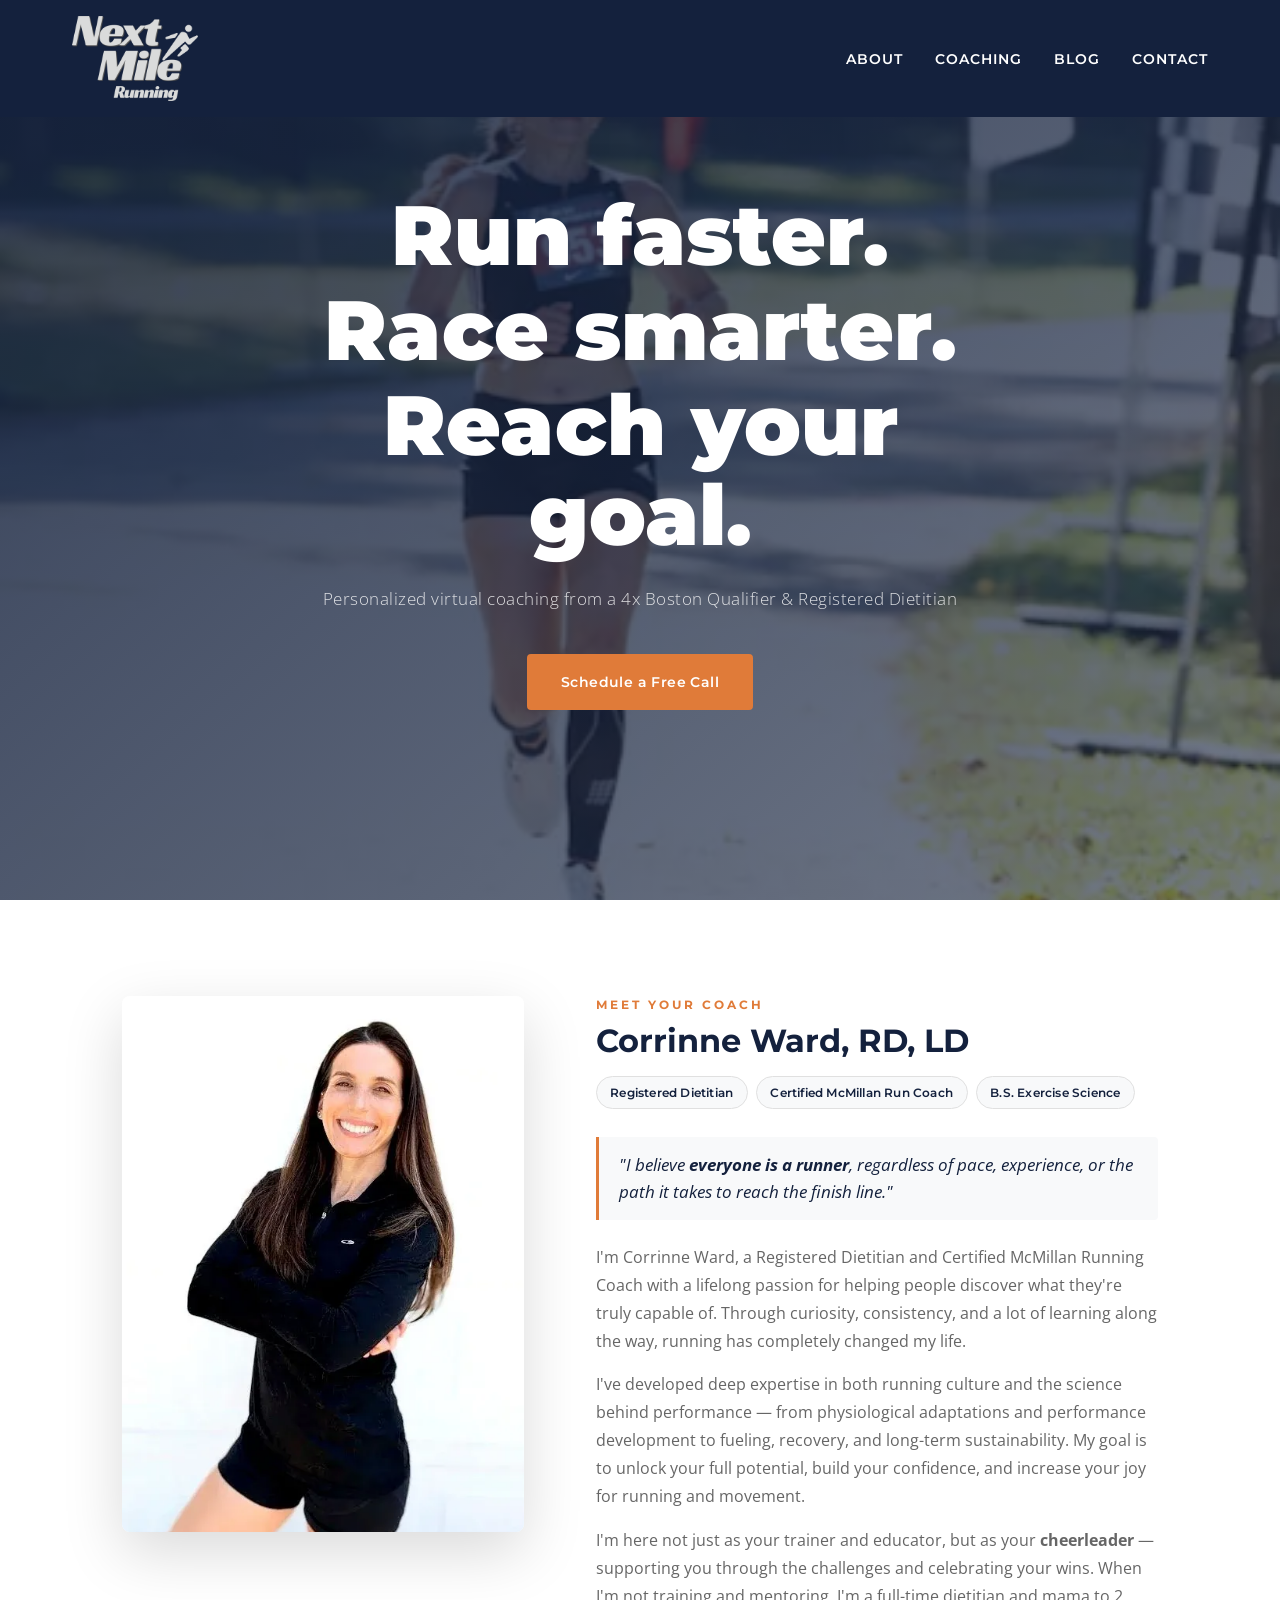
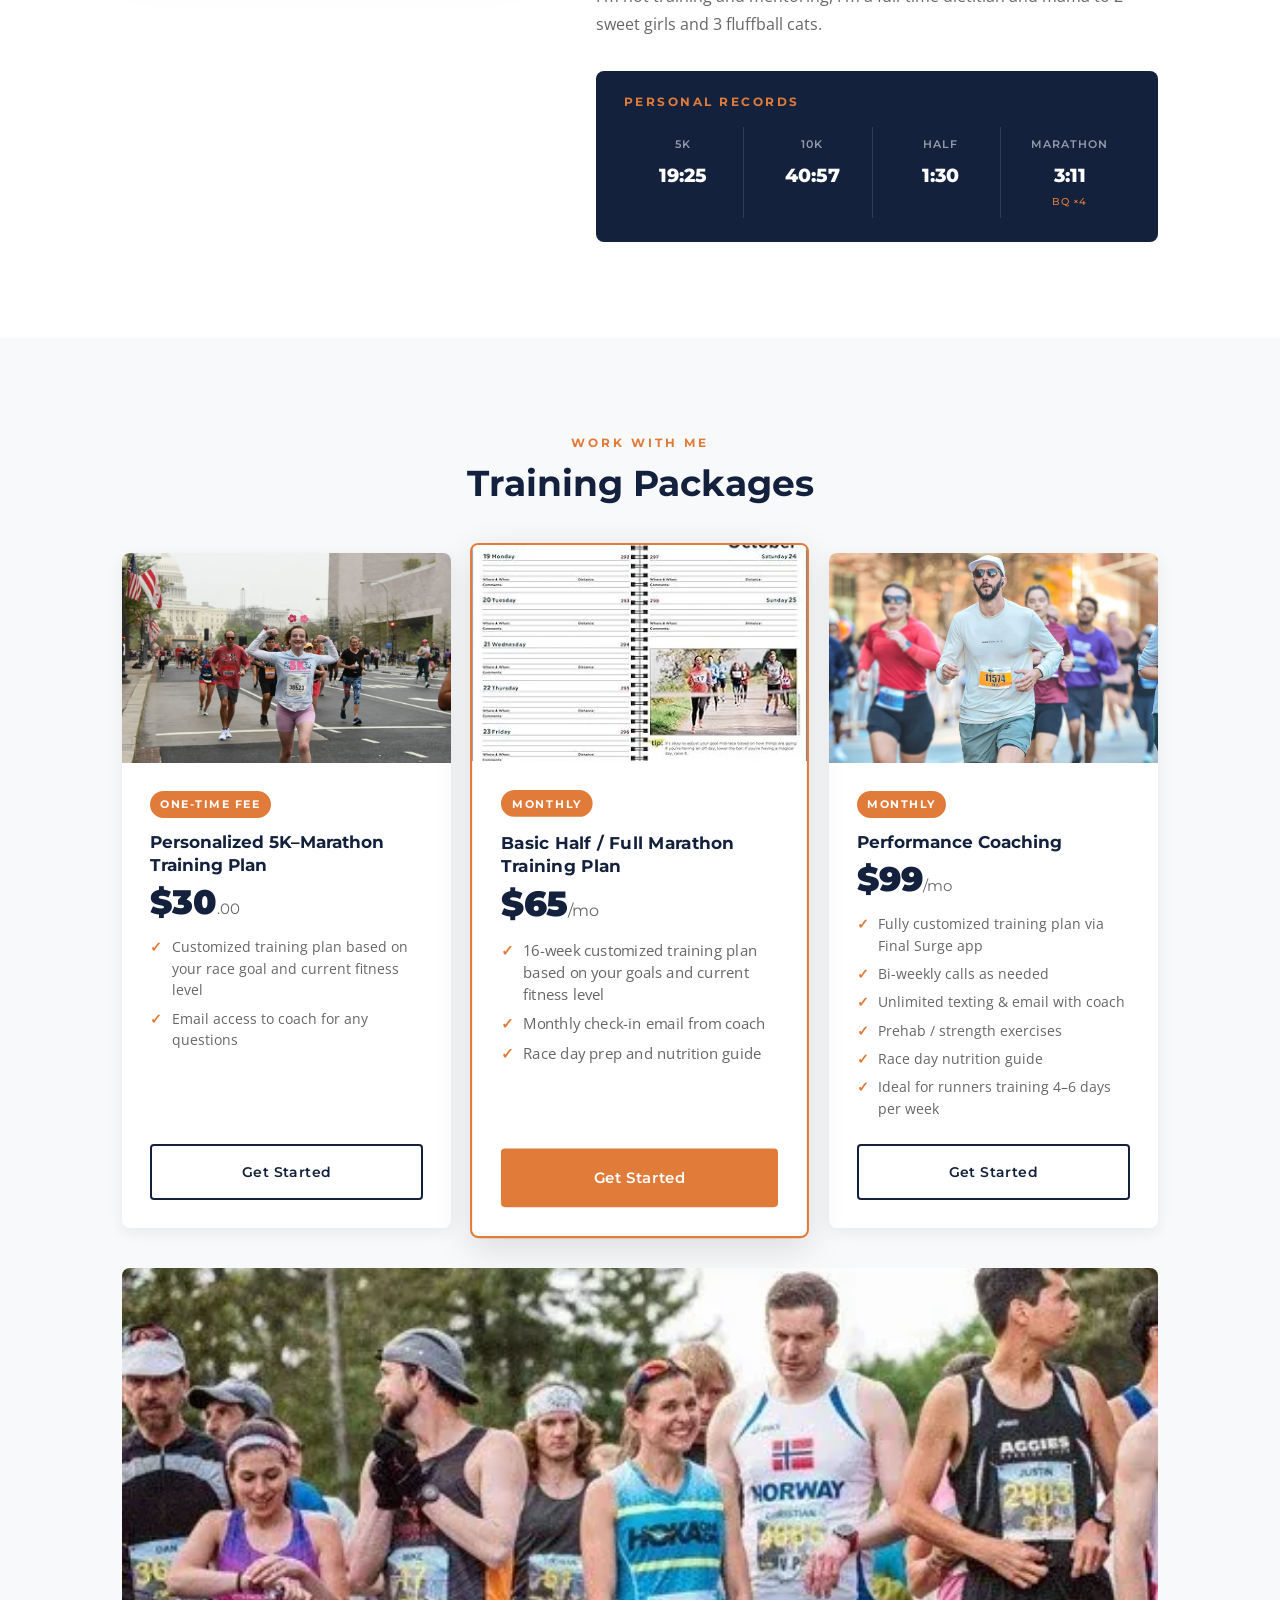
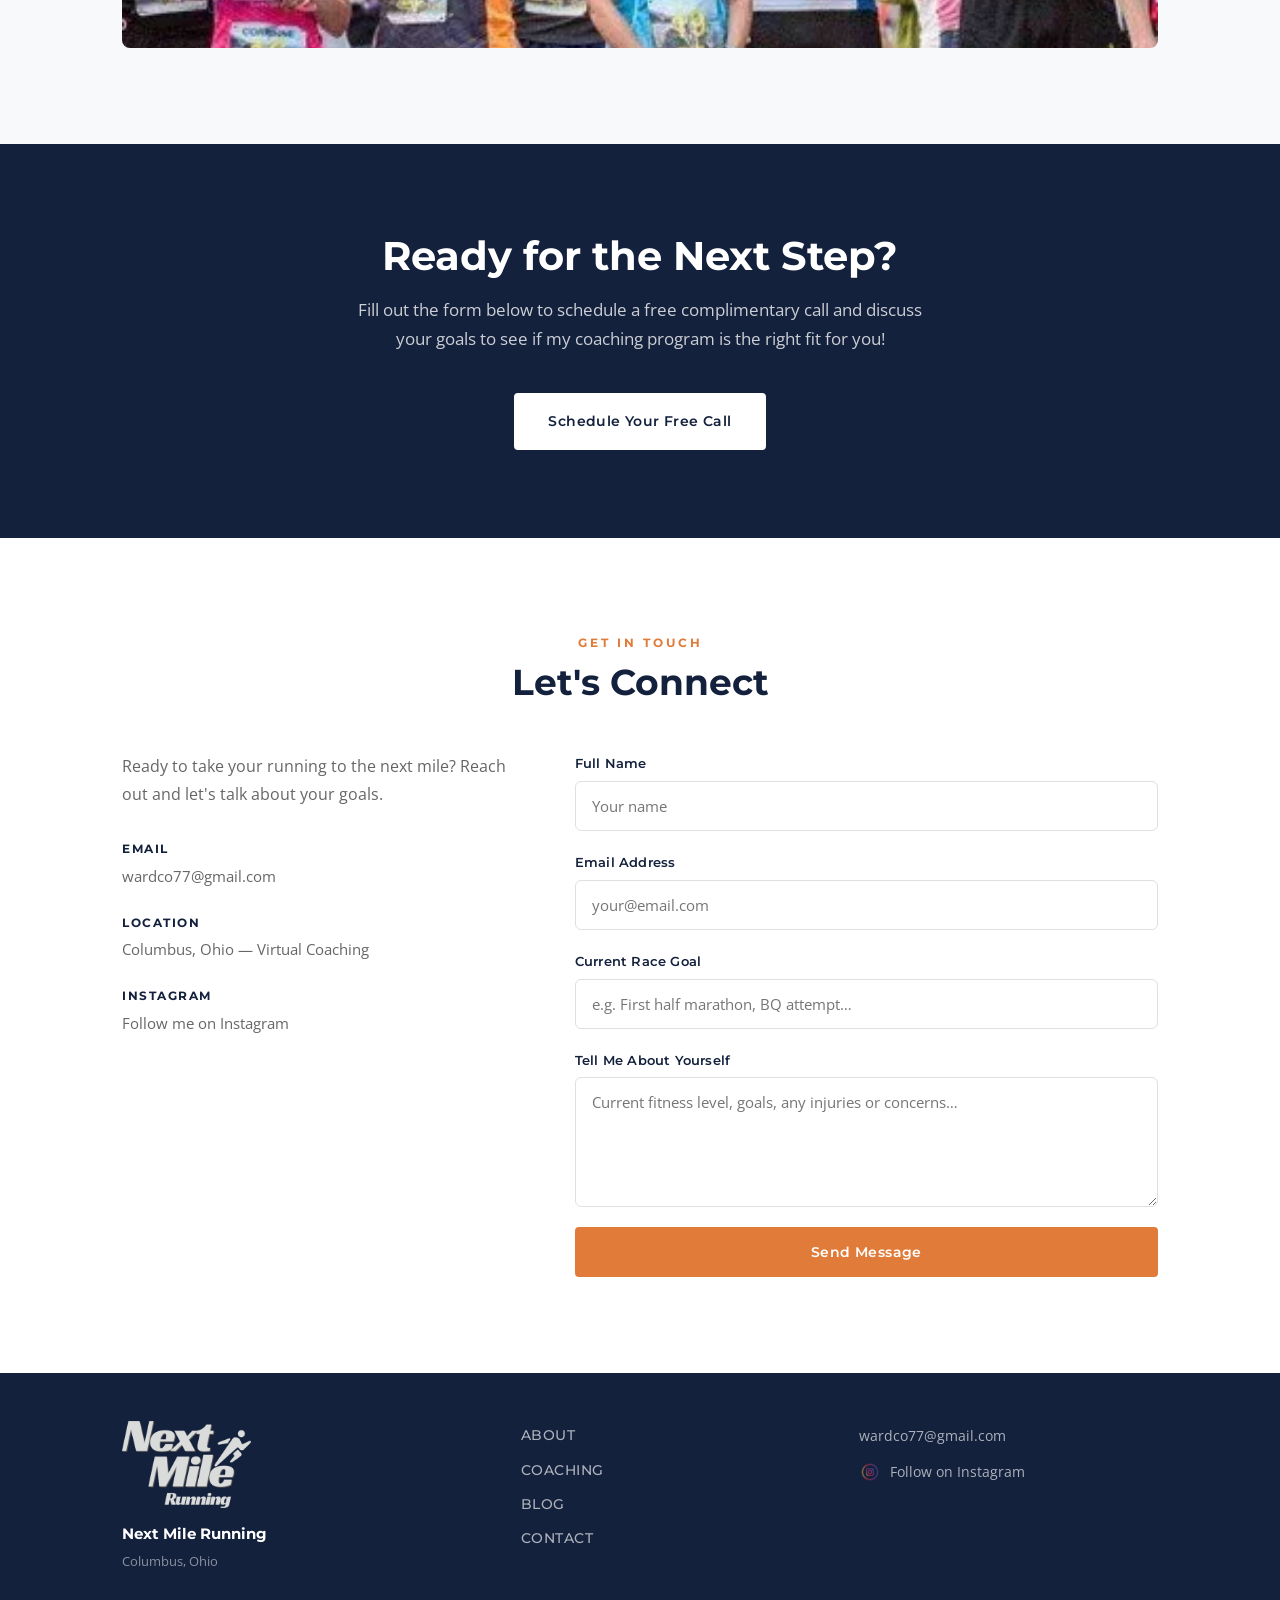
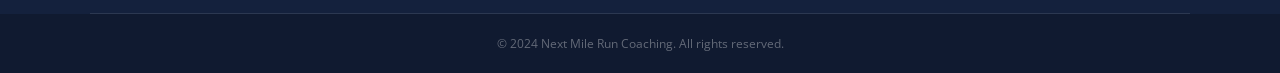
==== index.html @ 37823d17 "Publish first blog post and unhide the blog Corrinne's first post ("The Hard Truth About Marathon Tr" ====
<!DOCTYPE html>
<html lang="en">
<head>
    <meta charset="UTF-8">
    <meta name="viewport" content="width=device-width, initial-scale=1.0">
    <title>Next Mile Run Coaching | Virtual 1:1 Running Coach | RD &amp; McMillan Certified</title>
    <meta name="description" content="Personalized virtual run coaching from a 4x Boston Qualifier &amp; Registered Dietitian. Achieve your running goals with Next Mile Run Coaching.">
    <link rel="canonical" href="https://nextmileruncoaching.com/">

    <!-- Favicons -->
    <link rel="icon" href="/favicon.ico" sizes="any">
    <link rel="icon" type="image/png" sizes="192x192" href="/img/icon-192.png">
    <link rel="icon" type="image/png" sizes="512x512" href="/img/icon-512.png">
    <link rel="apple-touch-icon" href="/img/apple-touch-icon.png">

    <!-- Open Graph / Twitter Card -->
    <meta property="og:type" content="website">
    <meta property="og:title" content="Next Mile Run Coaching | Virtual 1:1 Running Coach | RD &amp; McMillan Certified">
    <meta property="og:description" content="Personalized virtual run coaching from a 4x Boston Qualifier &amp; Registered Dietitian. Achieve your running goals with Next Mile Run Coaching.">
    <meta property="og:url" content="https://nextmileruncoaching.com/">
    <meta property="og:image" content="https://nextmileruncoaching.com/img/og-image.png">
    <meta property="og:image:width" content="1200">
    <meta property="og:image:height" content="630">
    <meta name="twitter:card" content="summary_large_image">
    <meta name="twitter:title" content="Next Mile Run Coaching | Virtual 1:1 Running Coach">
    <meta name="twitter:description" content="Personalized virtual run coaching from a 4x Boston Qualifier &amp; Registered Dietitian.">
    <meta name="twitter:image" content="https://nextmileruncoaching.com/img/og-image.png">

    <!-- Structured data -->
    <script type="application/ld+json">
    {
        "@context": "https://schema.org",
        "@type": "ProfessionalService",
        "name": "Next Mile Run Coaching",
        "url": "https://nextmileruncoaching.com/",
        "image": "https://nextmileruncoaching.com/img/og-image.png",
        "email": "wardco77@gmail.com",
        "description": "Personalized virtual run coaching from a 4x Boston Qualifier & Registered Dietitian.",
        "areaServed": "United States",
        "sameAs": ["https://www.instagram.com/nextmilecoach/"],
        "founder": {
            "@type": "Person",
            "name": "Corrinne Ward",
            "jobTitle": "Registered Dietitian & Certified McMillan Running Coach"
        }
    }
    </script>

    <link rel="stylesheet" href="style.css">
    <link rel="preconnect" href="https://fonts.googleapis.com">
    <link rel="preconnect" href="https://fonts.gstatic.com" crossorigin>
    <link href="https://fonts.googleapis.com/css2?family=Montserrat:wght@300;400;500;600;700;800;900&family=Open+Sans:ital,wght@0,300;0,400;0,600;1,400&display=swap" rel="stylesheet">
</head>
<body>

    <!-- HEADER -->
    <header id="header">
        <div class="header-inner">
            <a href="#hero" class="logo-link">
                <img
                    src="img/NextMileLogoWhite.png"
                    alt="Next Mile Run Coaching"
                    class="logo"
                >
            </a>
            <nav>
                <ul class="nav-links">
                    <li><a href="#about">About</a></li>
                    <li><a href="#coaching">Coaching</a></li>
                    <li><a href="/blog/">Blog</a></li>
                    <li><a href="#contact">Contact</a></li>
                </ul>
                <button class="hamburger" aria-label="Toggle navigation menu">
                    <span></span>
                    <span></span>
                    <span></span>
                </button>
            </nav>
        </div>
        <div class="mobile-menu" id="mobileMenu">
            <ul>
                <li><a href="#about">About</a></li>
                <li><a href="#coaching">Coaching</a></li>
                <li><a href="/blog/">Blog</a></li>
                <li><a href="#contact">Contact</a></li>
            </ul>
        </div>
    </header>

    <!-- HERO -->
    <section id="hero">
        <div
            class="hero-bg"
            style="background-image: url('img/hero-bg.webp');"
        ></div>
        <div class="hero-overlay"></div>
        <div class="hero-content">
            <h1>
                <span>Run faster.</span>
                <span>Race smarter.</span>
                <span>Reach your goal.</span>
            </h1>
            <p class="hero-tagline">Personalized virtual coaching from a 4x Boston Qualifier &amp; Registered Dietitian</p>
            <a href="#contact" class="btn btn-accent">Schedule a Free Call</a>
        </div>
    </section>

    <!-- ABOUT -->
    <section id="about">
        <div class="container">
            <div class="about-grid">
                <div class="about-photo">
                    <img
                        src="img/profile-pic.webp"
                        alt="Corrinne Ward — Next Mile Run Coach"
                    >
                </div>
                <div class="about-text">
                    <span class="label">Meet Your Coach</span>
                    <h2>Corrinne Ward, RD, LD</h2>
                    <div class="credentials">
                        <span>Registered Dietitian</span>
                        <span>Certified McMillan Run Coach</span>
                        <span>B.S. Exercise Science</span>
                    </div>
                    <blockquote>
                        "I believe <strong>everyone is a runner</strong>, regardless of pace, experience, or the path it takes to reach the finish line."
                    </blockquote>
                    <p>I'm Corrinne Ward, a Registered Dietitian and Certified McMillan Running Coach with a lifelong passion for helping people discover what they're truly capable of. Through curiosity, consistency, and a lot of learning along the way, running has completely changed my life.</p>
                    <p>I've developed deep expertise in both running culture and the science behind performance — from physiological adaptations and performance development to fueling, recovery, and long-term sustainability. My goal is to unlock your full potential, build your confidence, and increase your joy for running and movement.</p>
                    <p>I'm here not just as your trainer and educator, but as your <strong>cheerleader</strong> — supporting you through the challenges and celebrating your wins. When I'm not training and mentoring, I'm a full-time dietitian and mama to 2 sweet girls and 3 fluffball cats.</p>

                    <div class="prs">
                        <h3>Personal Records</h3>
                        <div class="pr-grid">
                            <div class="pr-item">
                                <span class="pr-race">5K</span>
                                <span class="pr-time">19:25</span>
                            </div>
                            <div class="pr-item">
                                <span class="pr-race">10K</span>
                                <span class="pr-time">40:57</span>
                            </div>
                            <div class="pr-item">
                                <span class="pr-race">Half</span>
                                <span class="pr-time">1:30</span>
                            </div>
                            <div class="pr-item">
                                <span class="pr-race">Marathon</span>
                                <span class="pr-time">3:11 <small>BQ ×4</small></span>
                            </div>
                        </div>
                    </div>
                </div>
            </div>
        </div>
    </section>

    <!-- COACHING PACKAGES -->
    <section id="coaching">
        <div class="container">
            <div class="section-header">
                <span class="label">Work With Me</span>
                <h2>Training Packages</h2>
            </div>

            <div class="packages-grid">

                <div class="package-card">
                    <div class="package-img">
                        <img
                            src="img/package-5k.webp"
                            alt="Personalized 5K to Marathon Training Plan"
                        >
                    </div>
                    <div class="package-body">
                        <div class="package-badge">One-Time Fee</div>
                        <h3>Personalized 5K–Marathon Training Plan</h3>
                        <div class="package-price">$30<span>.00</span></div>
                        <ul>
                            <li>Customized training plan based on your race goal and current fitness level</li>
                            <li>Email access to coach for any questions</li>
                        </ul>
                        <a href="#contact" class="btn btn-outline">Get Started</a>
                    </div>
                </div>

                <div class="package-card package-featured">
                    <div class="package-img">
                        <img
                            src="img/package-training-plan.webp"
                            alt="Basic Half and Full Marathon Training Plan"
                        >
                    </div>
                    <div class="package-body">
                        <div class="package-badge">Monthly</div>
                        <h3>Basic Half / Full Marathon Training Plan</h3>
                        <div class="package-price">$65<span>/mo</span></div>
                        <ul>
                            <li>16-week customized training plan based on your goals and current fitness level</li>
                            <li>Monthly check-in email from coach</li>
                            <li>Race day prep and nutrition guide</li>
                        </ul>
                        <a href="#contact" class="btn btn-accent">Get Started</a>
                    </div>
                </div>

                <div class="package-card">
                    <div class="package-img">
                        <img
                            src="img/package-performance.webp"
                            alt="Performance Coaching"
                        >
                    </div>
                    <div class="package-body">
                        <div class="package-badge">Monthly</div>
                        <h3>Performance Coaching</h3>
                        <div class="package-price">$99<span>/mo</span></div>
                        <ul>
                            <li>Fully customized training plan via Final Surge app</li>
                            <li>Bi-weekly calls as needed</li>
                            <li>Unlimited texting &amp; email with coach</li>
                            <li>Prehab / strength exercises</li>
                            <li>Race day nutrition guide</li>
                            <li>Ideal for runners training 4–6 days per week</li>
                        </ul>
                        <a href="#contact" class="btn btn-outline">Get Started</a>
                    </div>
                </div>

            </div>

            <div class="group-photo">
                <img
                    src="img/group-photo.webp"
                    alt="Running community"
                >
            </div>
        </div>
    </section>

    <!-- CTA BANNER -->
    <section id="cta">
        <div class="container cta-inner">
            <h2>Ready for the Next Step?</h2>
            <p>Fill out the form below to schedule a free complimentary call and discuss your goals to see if my coaching program is the right fit for you!</p>
            <a href="#contact" class="btn btn-light">Schedule Your Free Call</a>
        </div>
    </section>

    <!-- CONTACT -->
    <section id="contact">
        <div class="container">
            <div class="section-header">
                <span class="label">Get In Touch</span>
                <h2>Let's Connect</h2>
            </div>
            <div class="contact-grid">
                <div class="contact-info">
                    <p>Ready to take your running to the next mile? Reach out and let's talk about your goals.</p>
                    <div class="contact-details">
                        <div class="contact-item">
                            <strong>Email</strong>
                            <a href="mailto:wardco77@gmail.com">wardco77@gmail.com</a>
                        </div>
                        <div class="contact-item">
                            <strong>Location</strong>
                            <span>Columbus, Ohio &mdash; Virtual Coaching</span>
                        </div>
                        <div class="contact-item">
                            <strong>Instagram</strong>
                            <a href="https://www.instagram.com/nextmilecoach/" target="_blank" rel="noopener">Follow me on Instagram</a>
                        </div>
                    </div>
                </div>
                <form class="contact-form" id="contactForm">
                    <div class="form-group">
                        <label for="name">Full Name</label>
                        <input type="text" id="name" name="name" placeholder="Your name" required>
                    </div>
                    <div class="form-group">
                        <label for="email">Email Address</label>
                        <input type="email" id="email" name="email" placeholder="your@email.com" required>
                    </div>
                    <div class="form-group">
                        <label for="goal">Current Race Goal</label>
                        <input type="text" id="goal" name="goal" placeholder="e.g. First half marathon, BQ attempt…">
                    </div>
                    <div class="form-group">
                        <label for="message">Tell Me About Yourself</label>
                        <textarea id="message" name="message" rows="5" placeholder="Current fitness level, goals, any injuries or concerns…"></textarea>
                    </div>
                    <button type="submit" class="btn btn-accent btn-full">Send Message</button>
                </form>
            </div>
        </div>
    </section>

    <!-- FOOTER -->
    <footer id="footer">
        <div class="container footer-inner">
            <div class="footer-brand">
                <img
                    src="img/NextMileLogoWhite.png"
                    alt="Next Mile Running"
                    class="footer-logo"
                >
                <p class="footer-name">Next Mile Running</p>
                <p class="footer-location">Columbus, Ohio</p>
            </div>
            <div class="footer-links">
                <a href="#about">About</a>
                <a href="#coaching">Coaching</a>
                <a href="/blog/">Blog</a>
                <a href="#contact">Contact</a>
            </div>
            <div class="footer-social">
                <a href="mailto:wardco77@gmail.com">wardco77@gmail.com</a>
                <a href="https://www.instagram.com/nextmilecoach/" target="_blank" rel="noopener" class="ig-link">
                    <img
                        src="img/instagram-icon.webp"
                        alt="Instagram"
                        class="ig-icon"
                    >
                    Follow on Instagram
                </a>
            </div>
        </div>
        <div class="footer-bottom">
            <p>&copy; 2024 Next Mile Run Coaching. All rights reserved.</p>
        </div>
    </footer>

    <script>
        // Smooth scroll
        document.querySelectorAll('a[href^="#"]').forEach(anchor => {
            anchor.addEventListener('click', function (e) {
                e.preventDefault();
                const target = document.querySelector(this.getAttribute('href'));
                if (target) {
                    const offset = document.getElementById('header').offsetHeight;
                    const top = target.getBoundingClientRect().top + window.scrollY - offset;
                    window.scrollTo({ top, behavior: 'smooth' });
                }
                document.getElementById('mobileMenu').classList.remove('open');
                document.querySelector('.hamburger').classList.remove('open');
            });
        });

        // Hamburger toggle
        const hamburger = document.querySelector('.hamburger');
        hamburger.addEventListener('click', () => {
            hamburger.classList.toggle('open');
            document.getElementById('mobileMenu').classList.toggle('open');
        });

        // Header shadow on scroll
        window.addEventListener('scroll', () => {
            document.getElementById('header').classList.toggle('scrolled', window.scrollY > 40);
        });

        document.getElementById('contactForm').addEventListener('submit', async function (e) {
            e.preventDefault();
            const btn = this.querySelector('button[type="submit"]');
            btn.textContent = 'Sending…';
            btn.disabled = true;
            try {
                const res = await fetch('https://formspree.io/f/mlgvaekz', {
                    method: 'POST',
                    body: new FormData(this),
                    headers: { 'Accept': 'application/json' }
                });
                if (res.ok) {
                    btn.textContent = '✓ Message Sent!';
                    this.reset();
                    setTimeout(() => { btn.textContent = 'Send Message'; btn.disabled = false; }, 4000);
                } else {
                    btn.textContent = 'Something went wrong — try again';
                    btn.disabled = false;
                }
            } catch {
                btn.textContent = 'Something went wrong — try again';
                btn.disabled = false;
            }
        });
    </script>
</body>
</html>
---- style.css ----
/* =============================================
   NEXT MILE RUN COACHING — Static Site Styles
   ============================================= */

/* ===== RESET & BASE ===== */
*, *::before, *::after {
    box-sizing: border-box;
    margin: 0;
    padding: 0;
}

:root {
    --navy:        #14213d;
    --navy-mid:    #1e2f54;
    --navy-light:  #253a66;
    --accent:      #e07b39;
    --accent-dark: #c46a28;
    --white:       #ffffff;
    --off-white:   #f8f9fa;
    --text:        #2c2c2c;
    --text-muted:  #666666;
    --border:      #e0e0e0;
    --font-head:   'Montserrat', sans-serif;
    --font-body:   'Open Sans', sans-serif;
    --radius:      8px;
    --shadow-sm:   0 4px 16px rgba(0,0,0,.07);
    --shadow-md:   0 10px 36px rgba(0,0,0,.12);
    --shadow-lg:   0 20px 60px rgba(0,0,0,.15);
}

html { scroll-behavior: smooth; }

body {
    font-family: var(--font-body);
    color: var(--text);
    background: var(--white);
    line-height: 1.7;
    -webkit-font-smoothing: antialiased;
}

img { max-width: 100%; height: auto; display: block; }

a { color: inherit; }

/* ===== LAYOUT ===== */
.container {
    max-width: 1100px;
    margin: 0 auto;
    padding: 0 2rem;
}

/* ===== TYPOGRAPHY ===== */
h2 {
    font-family: var(--font-head);
    font-weight: 700;
    font-size: clamp(1.75rem, 3vw, 2.25rem);
    color: var(--navy);
    line-height: 1.2;
}

h3 {
    font-family: var(--font-head);
    font-weight: 700;
    line-height: 1.3;
}

.label {
    display: block;
    font-family: var(--font-head);
    font-size: 0.72rem;
    font-weight: 700;
    text-transform: uppercase;
    letter-spacing: 3px;
    color: var(--accent);
    margin-bottom: 0.5rem;
}

.section-header {
    text-align: center;
    margin-bottom: 3rem;
}

/* ===== BUTTONS ===== */
.btn {
    display: inline-block;
    padding: 0.875rem 2rem;
    border-radius: 4px;
    font-family: var(--font-head);
    font-weight: 600;
    font-size: 0.9rem;
    text-decoration: none;
    letter-spacing: 0.4px;
    transition: background 0.22s ease, color 0.22s ease, border-color 0.22s ease, transform 0.18s ease;
    cursor: pointer;
    border: 2px solid transparent;
    text-align: center;
}

.btn:hover { transform: translateY(-1px); }

.btn-accent {
    background: var(--accent);
    color: var(--white);
    border-color: var(--accent);
}
.btn-accent:hover {
    background: var(--accent-dark);
    border-color: var(--accent-dark);
}

.btn-outline {
    background: transparent;
    color: var(--navy);
    border-color: var(--navy);
}
.btn-outline:hover {
    background: var(--navy);
    color: var(--white);
}

.btn-light {
    background: var(--white);
    color: var(--navy);
    border-color: var(--white);
}
.btn-light:hover {
    background: transparent;
    color: var(--white);
    border-color: var(--white);
}

.btn-full { width: 100%; display: block; }

/* ===== HEADER ===== */
#header {
    position: fixed;
    top: 0; left: 0; right: 0;
    z-index: 100;
    background: var(--navy);
    transition: box-shadow 0.3s ease;
}

#header.scrolled {
    box-shadow: 0 2px 24px rgba(0,0,0,.35);
}

.header-inner {
    display: flex;
    align-items: center;
    justify-content: space-between;
    padding: 1rem 2rem;
    max-width: 1200px;
    margin: 0 auto;
}

.logo-link { display: flex; align-items: center; }

.logo {
    height: 85px;
    width: auto;
}

nav {
    display: flex;
    align-items: center;
    gap: 1rem;
}

.nav-links {
    display: flex;
    list-style: none;
    gap: 2rem;
}

.nav-links a {
    color: var(--white);
    text-decoration: none;
    font-family: var(--font-head);
    font-size: 0.85rem;
    font-weight: 600;
    letter-spacing: 1px;
    text-transform: uppercase;
    transition: color 0.2s;
}

.nav-links a:hover { color: var(--accent); }

/* Hamburger */
.hamburger {
    display: none;
    flex-direction: column;
    gap: 5px;
    background: none;
    border: none;
    cursor: pointer;
    padding: 4px;
}

.hamburger span {
    display: block;
    width: 24px;
    height: 2px;
    background: var(--white);
    transition: transform 0.3s ease, opacity 0.2s ease;
}

.hamburger.open span:nth-child(1) { transform: translateY(7px) rotate(45deg); }
.hamburger.open span:nth-child(2) { opacity: 0; }
.hamburger.open span:nth-child(3) { transform: translateY(-7px) rotate(-45deg); }

/* Mobile menu */
.mobile-menu {
    display: none;
    background: var(--navy-mid);
    padding: 1rem 2rem 1.5rem;
}

.mobile-menu.open { display: block; }

.mobile-menu ul {
    list-style: none;
    display: flex;
    flex-direction: column;
    gap: 1rem;
}

.mobile-menu a {
    color: var(--white);
    text-decoration: none;
    font-family: var(--font-head);
    font-size: 1rem;
    font-weight: 600;
    text-transform: uppercase;
    letter-spacing: 1px;
}

/* ===== HERO ===== */
#hero {
    position: relative;
    min-height: 100vh;
    display: flex;
    align-items: center;
    justify-content: center;
    overflow: hidden;
}

.hero-bg {
    position: absolute;
    inset: 0;
    background-size: cover;
    background-position: center;
    background-repeat: no-repeat;
}

.hero-overlay {
    position: absolute;
    inset: 0;
    background: linear-gradient(
        140deg,
        rgba(20, 33, 61, 0.88) 0%,
        rgba(20, 33, 61, 0.60) 100%
    );
}

.hero-content {
    position: relative;
    z-index: 2;
    text-align: center;
    padding: 2rem;
    max-width: 820px;
}

.hero-content h1 {
    font-family: var(--font-head);
    font-weight: 900;
    font-size: clamp(2.75rem, 7.5vw, 5.25rem);
    color: var(--white);
    display: flex;
    flex-direction: column;
    line-height: 1.08;
    margin-bottom: 1.5rem;
    gap: 0.05em;
}

.hero-content h1 span { display: block; }

.hero-tagline {
    font-size: 1.05rem;
    color: rgba(255, 255, 255, 0.82);
    margin-bottom: 2.5rem;
    font-weight: 300;
    letter-spacing: 0.5px;
}

/* ===== ABOUT ===== */
#about {
    padding: 6rem 0;
    background: var(--white);
}

.about-grid {
    display: grid;
    grid-template-columns: 1fr 1.4fr;
    gap: 4.5rem;
    align-items: start;
}

.about-photo img {
    width: 100%;
    border-radius: var(--radius);
    box-shadow: var(--shadow-lg);
    object-fit: cover;
    aspect-ratio: 3 / 4;
}

.about-text .label { margin-bottom: 0.4rem; }

.about-text h2 {
    font-size: clamp(1.6rem, 2.5vw, 2rem);
    margin-bottom: 1rem;
}

.credentials {
    display: flex;
    flex-wrap: wrap;
    gap: 0.5rem;
    margin-bottom: 1.75rem;
}

.credentials span {
    background: var(--off-white);
    border: 1px solid var(--border);
    padding: 0.3rem 0.85rem;
    border-radius: 100px;
    font-size: 0.78rem;
    font-family: var(--font-head);
    font-weight: 600;
    color: var(--navy);
    letter-spacing: 0.2px;
}

blockquote {
    border-left: 3px solid var(--accent);
    padding: 0.85rem 1.25rem;
    margin: 0 0 1.5rem;
    font-size: 1.05rem;
    font-style: italic;
    color: var(--navy);
    background: var(--off-white);
    border-radius: 0 4px 4px 0;
    line-height: 1.65;
}

.about-text p {
    color: var(--text-muted);
    margin-bottom: 1rem;
    line-height: 1.8;
    font-size: 0.97rem;
}

/* Personal Records */
.prs {
    margin-top: 2rem;
    padding: 1.5rem 1.75rem;
    background: var(--navy);
    border-radius: var(--radius);
    color: var(--white);
}

.prs h3 {
    font-family: var(--font-head);
    font-size: 0.72rem;
    text-transform: uppercase;
    letter-spacing: 2.5px;
    color: var(--accent);
    margin-bottom: 1.1rem;
    font-weight: 700;
}

.pr-grid {
    display: grid;
    grid-template-columns: repeat(4, 1fr);
    gap: 0.5rem;
    text-align: center;
}

.pr-item {
    display: flex;
    flex-direction: column;
    gap: 0.3rem;
    padding: 0.5rem 0;
    border-right: 1px solid rgba(255,255,255,.12);
}

.pr-item:last-child { border-right: none; }

.pr-race {
    font-size: 0.7rem;
    text-transform: uppercase;
    letter-spacing: 1px;
    color: rgba(255,255,255,.55);
    font-family: var(--font-head);
    font-weight: 600;
}

.pr-time {
    font-size: 1.2rem;
    font-weight: 800;
    font-family: var(--font-head);
    color: var(--white);
}

.pr-time small {
    display: block;
    font-size: 0.65rem;
    font-weight: 500;
    color: var(--accent);
    letter-spacing: 0.5px;
    margin-top: 1px;
}

/* ===== COACHING PACKAGES ===== */
#coaching {
    padding: 6rem 0;
    background: var(--off-white);
}

.packages-grid {
    display: grid;
    grid-template-columns: repeat(3, 1fr);
    gap: 1.5rem;
    margin-bottom: 2.5rem;
    align-items: stretch;
}

.package-card {
    background: var(--white);
    border-radius: var(--radius);
    overflow: hidden;
    box-shadow: var(--shadow-sm);
    display: flex;
    flex-direction: column;
    transition: transform 0.25s ease, box-shadow 0.25s ease;
}

.package-card:hover {
    transform: translateY(-5px);
    box-shadow: var(--shadow-md);
}

.package-featured {
    box-shadow: var(--shadow-md);
    transform: scale(1.03);
    border: 2px solid var(--accent);
}

.package-featured:hover {
    transform: scale(1.03) translateY(-5px);
    box-shadow: var(--shadow-lg);
}

.package-img {
    height: 210px;
    overflow: hidden;
    flex-shrink: 0;
}

.package-img img {
    width: 100%;
    height: 100%;
    object-fit: cover;
    transition: transform 0.45s ease;
}

.package-card:hover .package-img img { transform: scale(1.06); }

.package-body {
    padding: 1.75rem;
    display: flex;
    flex-direction: column;
    flex: 1;
}

.package-badge {
    display: inline-block;
    background: var(--accent);
    color: var(--white);
    font-size: 0.68rem;
    font-weight: 700;
    text-transform: uppercase;
    letter-spacing: 1.5px;
    padding: 0.25rem 0.65rem;
    border-radius: 100px;
    margin-bottom: 0.85rem;
    font-family: var(--font-head);
    width: fit-content;
}

.package-body h3 {
    font-size: 1.05rem;
    color: var(--navy);
    margin-bottom: 0.5rem;
    line-height: 1.35;
}

.package-price {
    font-size: 2.1rem;
    font-weight: 900;
    font-family: var(--font-head);
    color: var(--navy);
    margin-bottom: 1.1rem;
    line-height: 1;
}

.package-price span {
    font-size: 0.95rem;
    font-weight: 400;
    color: var(--text-muted);
}

.package-body ul {
    list-style: none;
    margin-bottom: 1.5rem;
    flex: 1;
    display: flex;
    flex-direction: column;
    gap: 0.4rem;
}

.package-body ul li {
    padding-left: 1.35rem;
    position: relative;
    font-size: 0.88rem;
    color: var(--text-muted);
    line-height: 1.55;
}

.package-body ul li::before {
    content: '✓';
    position: absolute;
    left: 0;
    color: var(--accent);
    font-weight: 700;
}

.package-body .btn { width: 100%; }

/* Group photo */
.group-photo {
    border-radius: var(--radius);
    overflow: hidden;
    height: 380px;
}

.group-photo img {
    width: 100%;
    height: 100%;
    object-fit: cover;
    object-position: center 52%;
}

/* ===== CTA BANNER ===== */
#cta {
    background: var(--navy);
    padding: 5.5rem 0;
    text-align: center;
}

.cta-inner h2 {
    color: var(--white);
    font-size: clamp(1.8rem, 3.5vw, 2.5rem);
    margin-bottom: 1rem;
}

.cta-inner p {
    color: rgba(255,255,255,.78);
    font-size: 1.05rem;
    max-width: 580px;
    margin: 0 auto 2.5rem;
    line-height: 1.7;
}

/* ===== CONTACT ===== */
#contact {
    padding: 6rem 0;
    background: var(--white);
}

.contact-grid {
    display: grid;
    grid-template-columns: 1fr 1.5fr;
    gap: 4rem;
    align-items: start;
}

.contact-info > p {
    color: var(--text-muted);
    margin-bottom: 2rem;
    font-size: 1rem;
    line-height: 1.75;
}

.contact-details {
    display: flex;
    flex-direction: column;
    gap: 1.5rem;
}

.contact-item {
    display: flex;
    flex-direction: column;
    gap: 0.25rem;
}

.contact-item strong {
    font-family: var(--font-head);
    font-size: 0.72rem;
    text-transform: uppercase;
    letter-spacing: 1.5px;
    color: var(--navy);
}

.contact-item a,
.contact-item span {
    font-size: 0.95rem;
    color: var(--text-muted);
    text-decoration: none;
    transition: color 0.2s;
}

.contact-item a:hover { color: var(--accent); }

/* Form */
.contact-form {
    display: flex;
    flex-direction: column;
    gap: 1.25rem;
}

.form-group {
    display: flex;
    flex-direction: column;
    gap: 0.4rem;
}

.form-group label {
    font-family: var(--font-head);
    font-size: 0.82rem;
    font-weight: 600;
    color: var(--navy);
    letter-spacing: 0.2px;
}

.form-group input,
.form-group textarea {
    padding: 0.875rem 1rem;
    border: 1.5px solid var(--border);
    border-radius: 6px;
    font-family: var(--font-body);
    font-size: 0.95rem;
    color: var(--text);
    background: var(--white);
    transition: border-color 0.2s, box-shadow 0.2s;
    outline: none;
}

.form-group input:focus,
.form-group textarea:focus {
    border-color: var(--navy);
    box-shadow: 0 0 0 3px rgba(20,33,61,.08);
}

.form-group textarea { resize: vertical; }

/* ===== FOOTER ===== */
#footer {
    background: var(--navy);
    color: var(--white);
    padding: 3rem 0 0;
}

.footer-inner {
    display: grid;
    grid-template-columns: 1.2fr 1fr 1fr;
    gap: 2.5rem;
    padding-bottom: 2.5rem;
    border-bottom: 1px solid rgba(255,255,255,.1);
    align-items: start;
}

.footer-logo {
    height: 87px;
    width: auto;
    margin-bottom: 0.8rem;
}

.footer-name {
    font-family: var(--font-head);
    font-weight: 700;
    font-size: 0.95rem;
    margin-bottom: 0.2rem;
}

.footer-location {
    font-size: 0.83rem;
    color: rgba(255,255,255,.5);
}

.footer-links {
    display: flex;
    flex-direction: column;
    gap: 0.7rem;
    padding-top: 0.2rem;
}

.footer-links a {
    color: rgba(255,255,255,.65);
    text-decoration: none;
    font-family: var(--font-head);
    font-size: 0.85rem;
    font-weight: 500;
    text-transform: uppercase;
    letter-spacing: 0.5px;
    transition: color 0.2s;
}

.footer-links a:hover { color: var(--accent); }

.footer-social {
    display: flex;
    flex-direction: column;
    gap: 0.75rem;
    padding-top: 0.2rem;
}

.footer-social a {
    color: rgba(255,255,255,.65);
    text-decoration: none;
    font-size: 0.88rem;
    transition: color 0.2s;
}

.footer-social a:hover { color: var(--accent); }

.ig-link {
    display: flex;
    align-items: center;
    gap: 0.55rem;
}

.ig-icon {
    width: 22px;
    height: 22px;
    border-radius: 6px;
    object-fit: contain;
    flex-shrink: 0;
}

.footer-bottom {
    text-align: center;
    padding: 1.2rem;
    background: rgba(0,0,0,.22);
    font-size: 0.78rem;
    color: rgba(255,255,255,.35);
}

/* ===== PAGE HEADER (interior pages: blog index, articles) ===== */
.page-header {
    background: var(--navy);
    color: var(--white);
    padding: 150px 0 4rem;
    text-align: center;
}

.page-header .label { color: var(--accent); }

.page-header h1 {
    font-family: var(--font-head);
    font-weight: 800;
    font-size: clamp(2rem, 4vw, 3rem);
    color: var(--white);
    margin-bottom: 0.75rem;
    line-height: 1.2;
}

.page-header p {
    color: rgba(255,255,255,.75);
    max-width: 600px;
    margin: 0 auto;
    font-size: 1.05rem;
    line-height: 1.7;
}

.article-meta-bar {
    display: flex;
    justify-content: center;
    flex-wrap: wrap;
    gap: 0.9rem;
    margin-top: 1.25rem;
    color: rgba(255,255,255,.6);
    font-size: 0.85rem;
    font-family: var(--font-head);
}

/* ===== BLOG LISTING ===== */
#blog-posts {
    padding: 5rem 0 6rem;
    background: var(--white);
}

.post-grid {
    display: grid;
    grid-template-columns: repeat(auto-fit, minmax(300px, 1fr));
    gap: 2rem;
}

.post-card {
    background: var(--white);
    border-radius: var(--radius);
    overflow: hidden;
    box-shadow: var(--shadow-sm);
    display: flex;
    flex-direction: column;
    transition: transform 0.25s ease, box-shadow 0.25s ease;
}

.post-card:hover {
    transform: translateY(-5px);
    box-shadow: var(--shadow-md);
}

.post-card-img { height: 200px; overflow: hidden; flex-shrink: 0; }

.post-card-img img {
    width: 100%;
    height: 100%;
    object-fit: cover;
    transition: transform 0.45s ease;
}

.post-card:hover .post-card-img img { transform: scale(1.06); }

.post-card-body {
    padding: 1.75rem;
    display: flex;
    flex-direction: column;
    flex: 1;
}

.post-card-body .label { margin-bottom: 0.6rem; }

.post-card-body h3 {
    font-size: 1.15rem;
    color: var(--navy);
    margin-bottom: 0.65rem;
    line-height: 1.35;
}

.post-card-body h3 a {
    color: inherit;
    text-decoration: none;
    transition: color 0.2s;
}

.post-card-body h3 a:hover { color: var(--accent); }

.post-excerpt {
    color: var(--text-muted);
    font-size: 0.92rem;
    line-height: 1.7;
    margin-bottom: 1.25rem;
    flex: 1;
}

.post-meta {
    display: flex;
    justify-content: space-between;
    align-items: center;
    padding-top: 0.85rem;
    border-top: 1px solid var(--border);
    font-size: 0.78rem;
    color: var(--text-muted);
}

.post-readmore {
    font-family: var(--font-head);
    font-weight: 700;
    font-size: 0.78rem;
    color: var(--accent);
    text-transform: uppercase;
    letter-spacing: 0.5px;
}

.blog-empty {
    text-align: center;
    padding: 3rem 1rem;
    color: var(--text-muted);
    font-size: 1.02rem;
    max-width: 480px;
    margin: 0 auto;
}

/* ===== ARTICLE PAGE ===== */
.container-narrow {
    max-width: 760px;
    margin: 0 auto;
    padding: 0 2rem;
}

.article-section { padding: 4.5rem 0 6rem; background: var(--white); }

.back-to-blog {
    display: inline-block;
    font-family: var(--font-head);
    font-weight: 600;
    font-size: 0.85rem;
    text-transform: uppercase;
    letter-spacing: 0.5px;
    color: var(--navy);
    text-decoration: none;
    margin-bottom: 2rem;
    transition: color 0.2s;
}

.back-to-blog:hover { color: var(--accent); }

.article-featured-img {
    width: 100%;
    border-radius: var(--radius);
    box-shadow: var(--shadow-md);
    margin-bottom: 2.5rem;
    aspect-ratio: 16 / 9;
    object-fit: cover;
}

.article-body p {
    color: var(--text);
    margin-bottom: 1.25rem;
    line-height: 1.85;
    font-size: 1.02rem;
}

.article-body h2 { margin-top: 2.75rem; margin-bottom: 1rem; }
.article-body h3 { margin-top: 2.25rem; margin-bottom: 0.75rem; color: var(--navy); font-size: 1.15rem; }

.article-body ul,
.article-body ol {
    margin: 0 0 1.25rem 1.5rem;
    line-height: 1.85;
    color: var(--text);
}

.article-body img {
    border-radius: var(--radius);
    box-shadow: var(--shadow-sm);
    margin: 2rem 0;
}

.article-sources {
    font-size: 0.82rem;
    color: var(--text-muted);
    font-style: italic;
    margin-top: 1.5rem;
}

.author-box {
    display: flex;
    align-items: center;
    gap: 1.25rem;
    background: var(--off-white);
    border-radius: var(--radius);
    padding: 1.5rem;
    margin: 3rem 0;
}

.author-box img {
    width: 64px;
    height: 64px;
    border-radius: 50%;
    object-fit: cover;
    flex-shrink: 0;
}

.author-box h4 {
    font-family: var(--font-head);
    font-size: 0.95rem;
    color: var(--navy);
    margin-bottom: 0.2rem;
}

.author-box p {
    font-size: 0.85rem;
    color: var(--text-muted);
    line-height: 1.5;
}

/* ===== RESPONSIVE ===== */

/* Tablet */
@media (max-width: 960px) {
    .packages-grid {
        grid-template-columns: 1fr;
        max-width: 460px;
        margin-left: auto;
        margin-right: auto;
    }

    .package-featured {
        transform: none;
        border-width: 2px;
    }

    .package-featured:hover { transform: translateY(-5px); }

    .about-grid {
        grid-template-columns: 1fr;
        gap: 2.5rem;
    }

    .about-photo img {
        max-height: 420px;
        aspect-ratio: auto;
        object-position: center 12%;
    }

    .contact-grid {
        grid-template-columns: 1fr;
        gap: 2.5rem;
    }

    .footer-inner {
        grid-template-columns: 1fr 1fr;
        gap: 2rem;
    }

    .footer-brand { grid-column: 1 / -1; }

    .pr-grid {
        grid-template-columns: repeat(2, 1fr);
        gap: 1rem;
    }

    .pr-item {
        border-right: none;
        border-bottom: 1px solid rgba(255,255,255,.12);
        padding-bottom: 0.75rem;
    }

    .pr-item:last-child,
    .pr-item:nth-child(2) { border-bottom: none; }
}

/* Mobile */
@media (max-width: 600px) {
    .nav-links { display: none; }
    .hamburger { display: flex; }

    .header-inner { padding: 0.85rem 1.25rem; }
    .container { padding: 0 1.25rem; }

    #about, #coaching, #contact { padding: 4rem 0; }
    #cta { padding: 3.5rem 0; }
    #footer { padding: 2.5rem 0 0; }

    .hero-content h1 { font-size: clamp(2rem, 10vw, 2.75rem); }

    .footer-inner {
        grid-template-columns: 1fr;
        gap: 1.75rem;
    }

    .footer-brand { grid-column: auto; }

    .page-header { padding: 130px 0 3rem; }

    #blog-posts { padding: 3.5rem 0 4rem; }

    .article-section { padding: 3rem 0 4rem; }
}
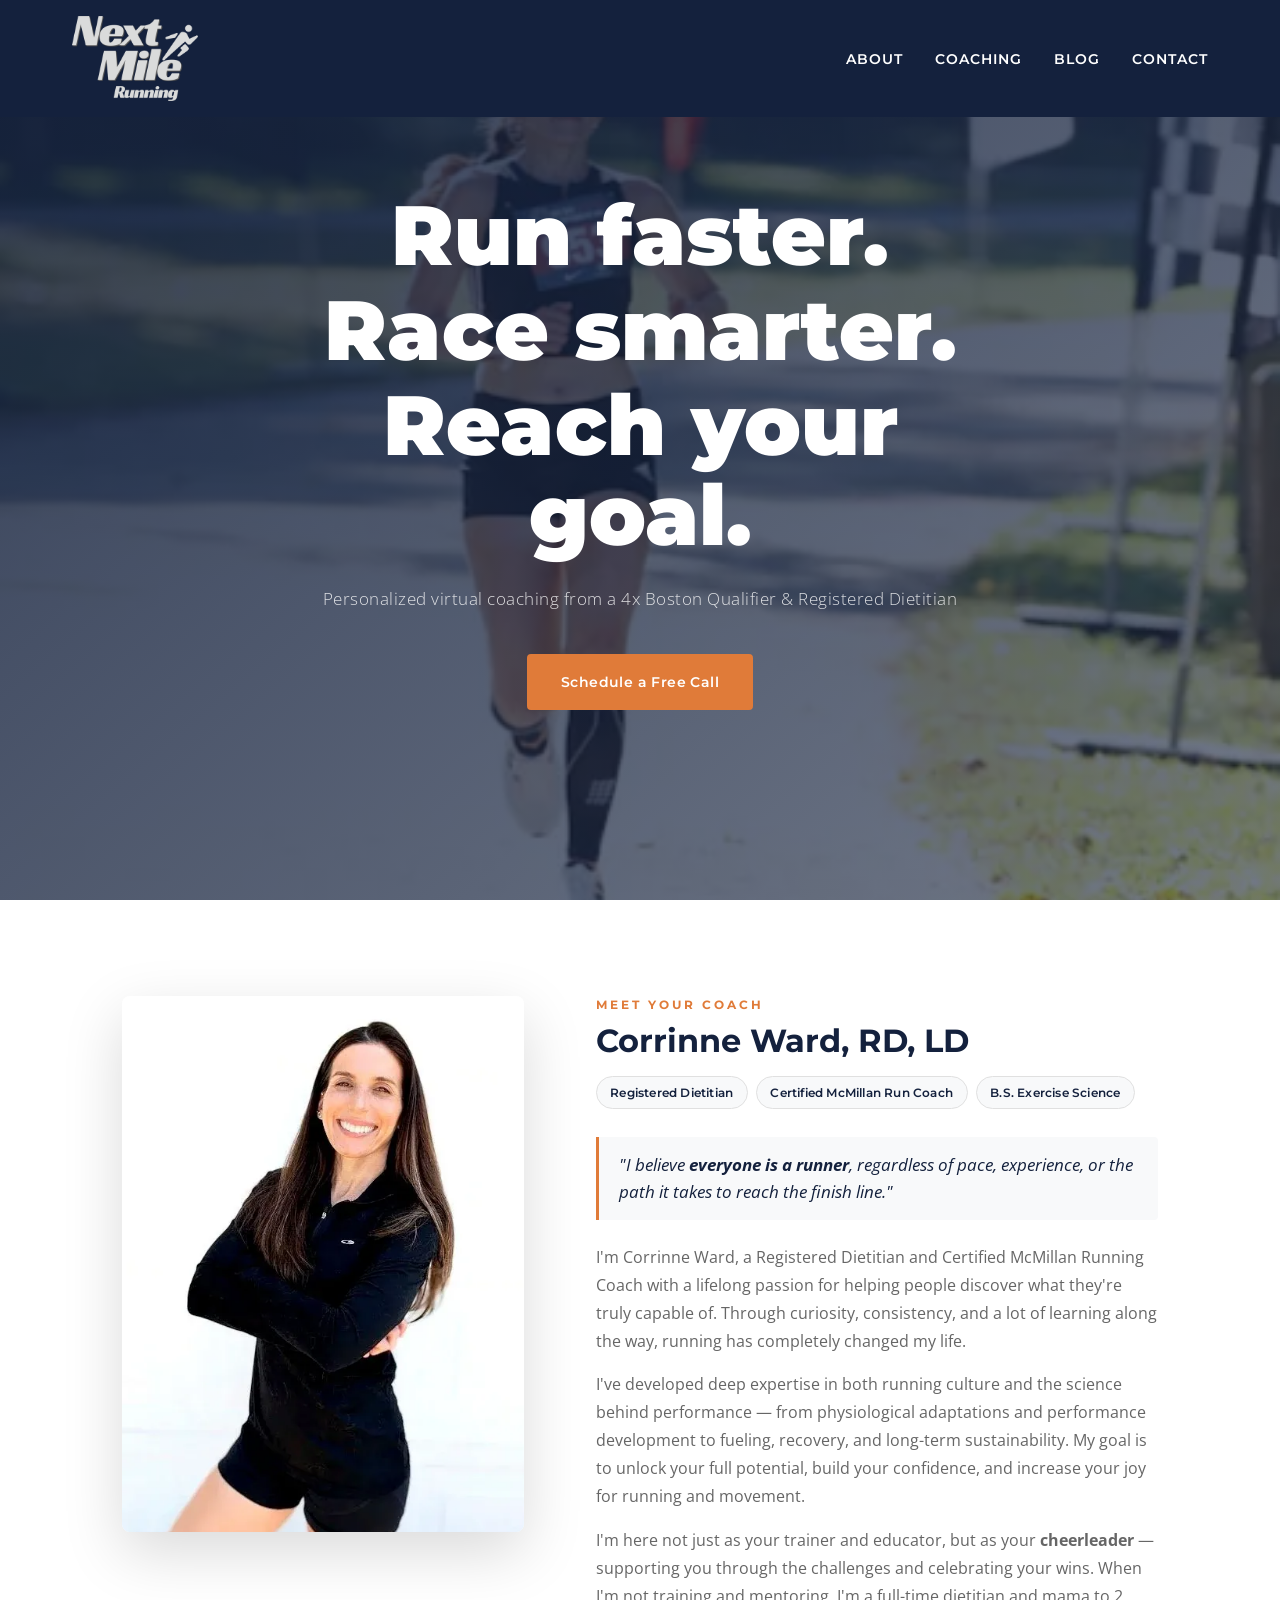
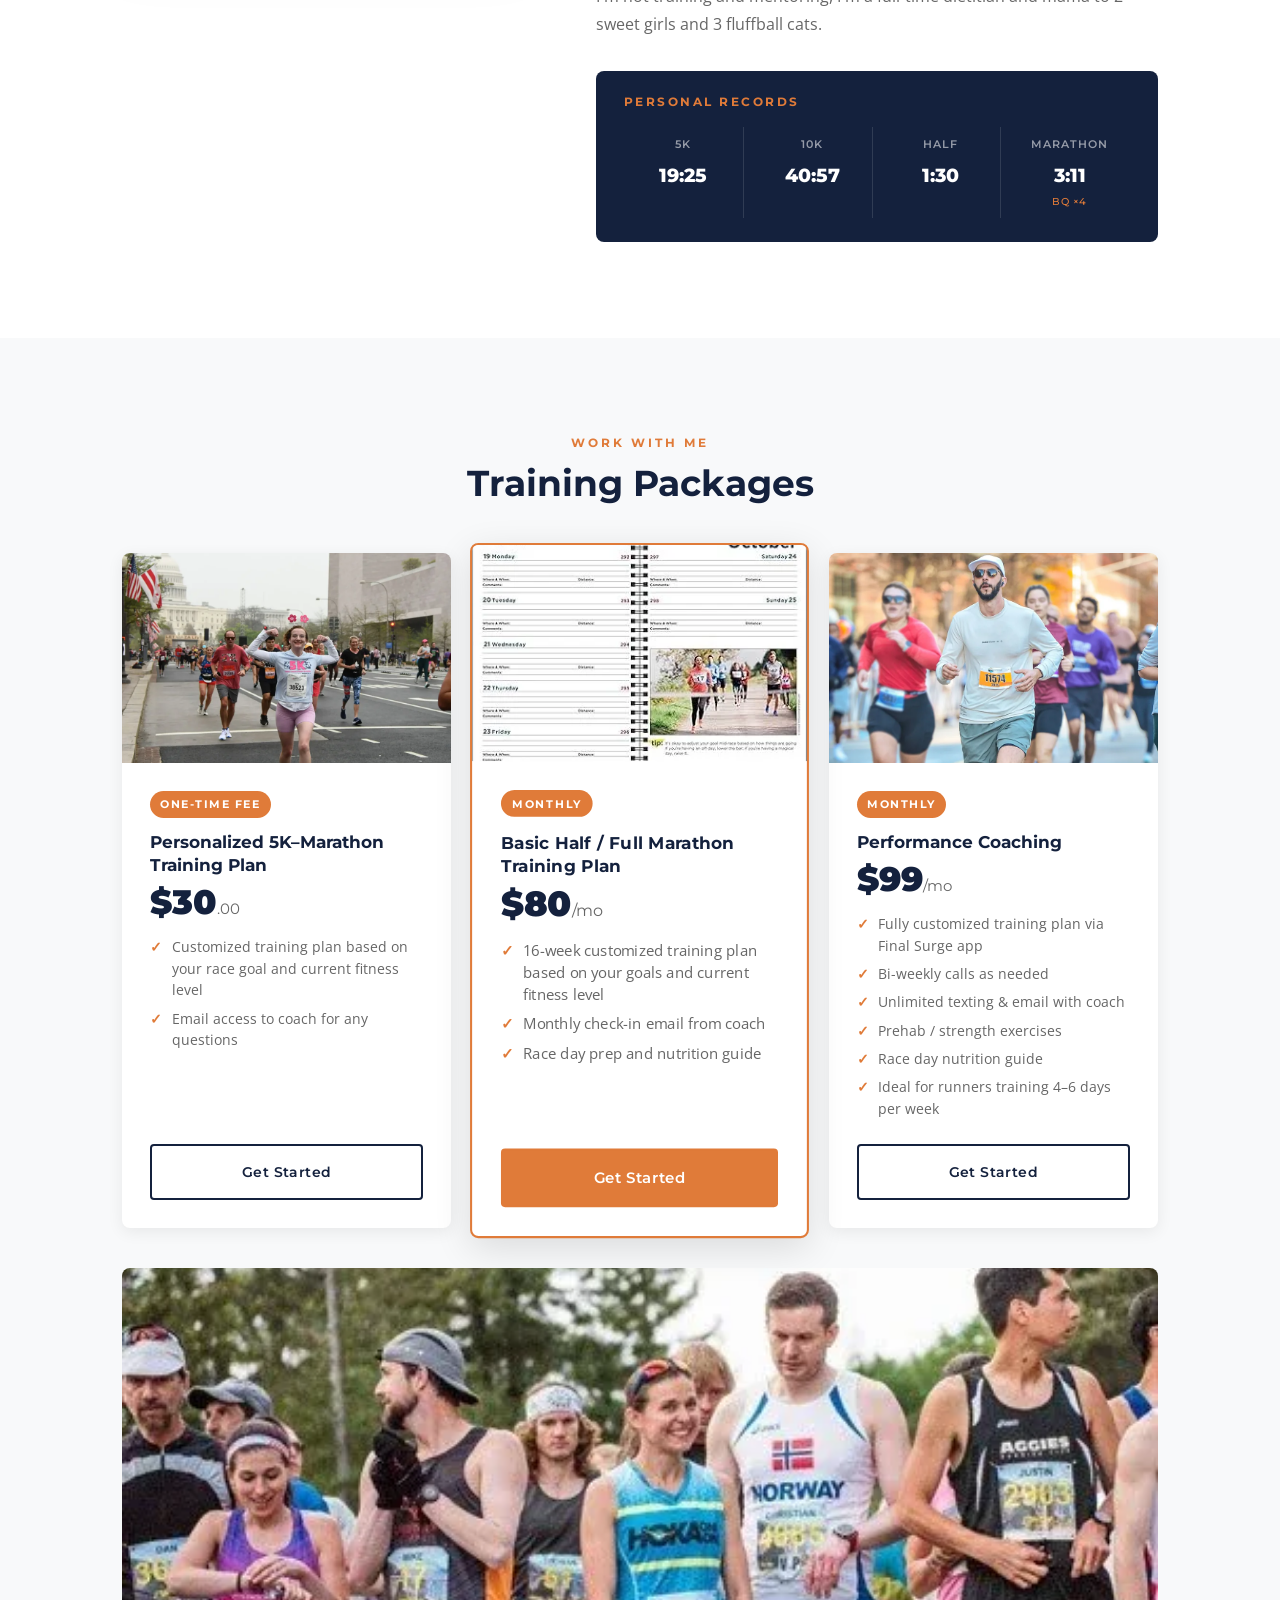
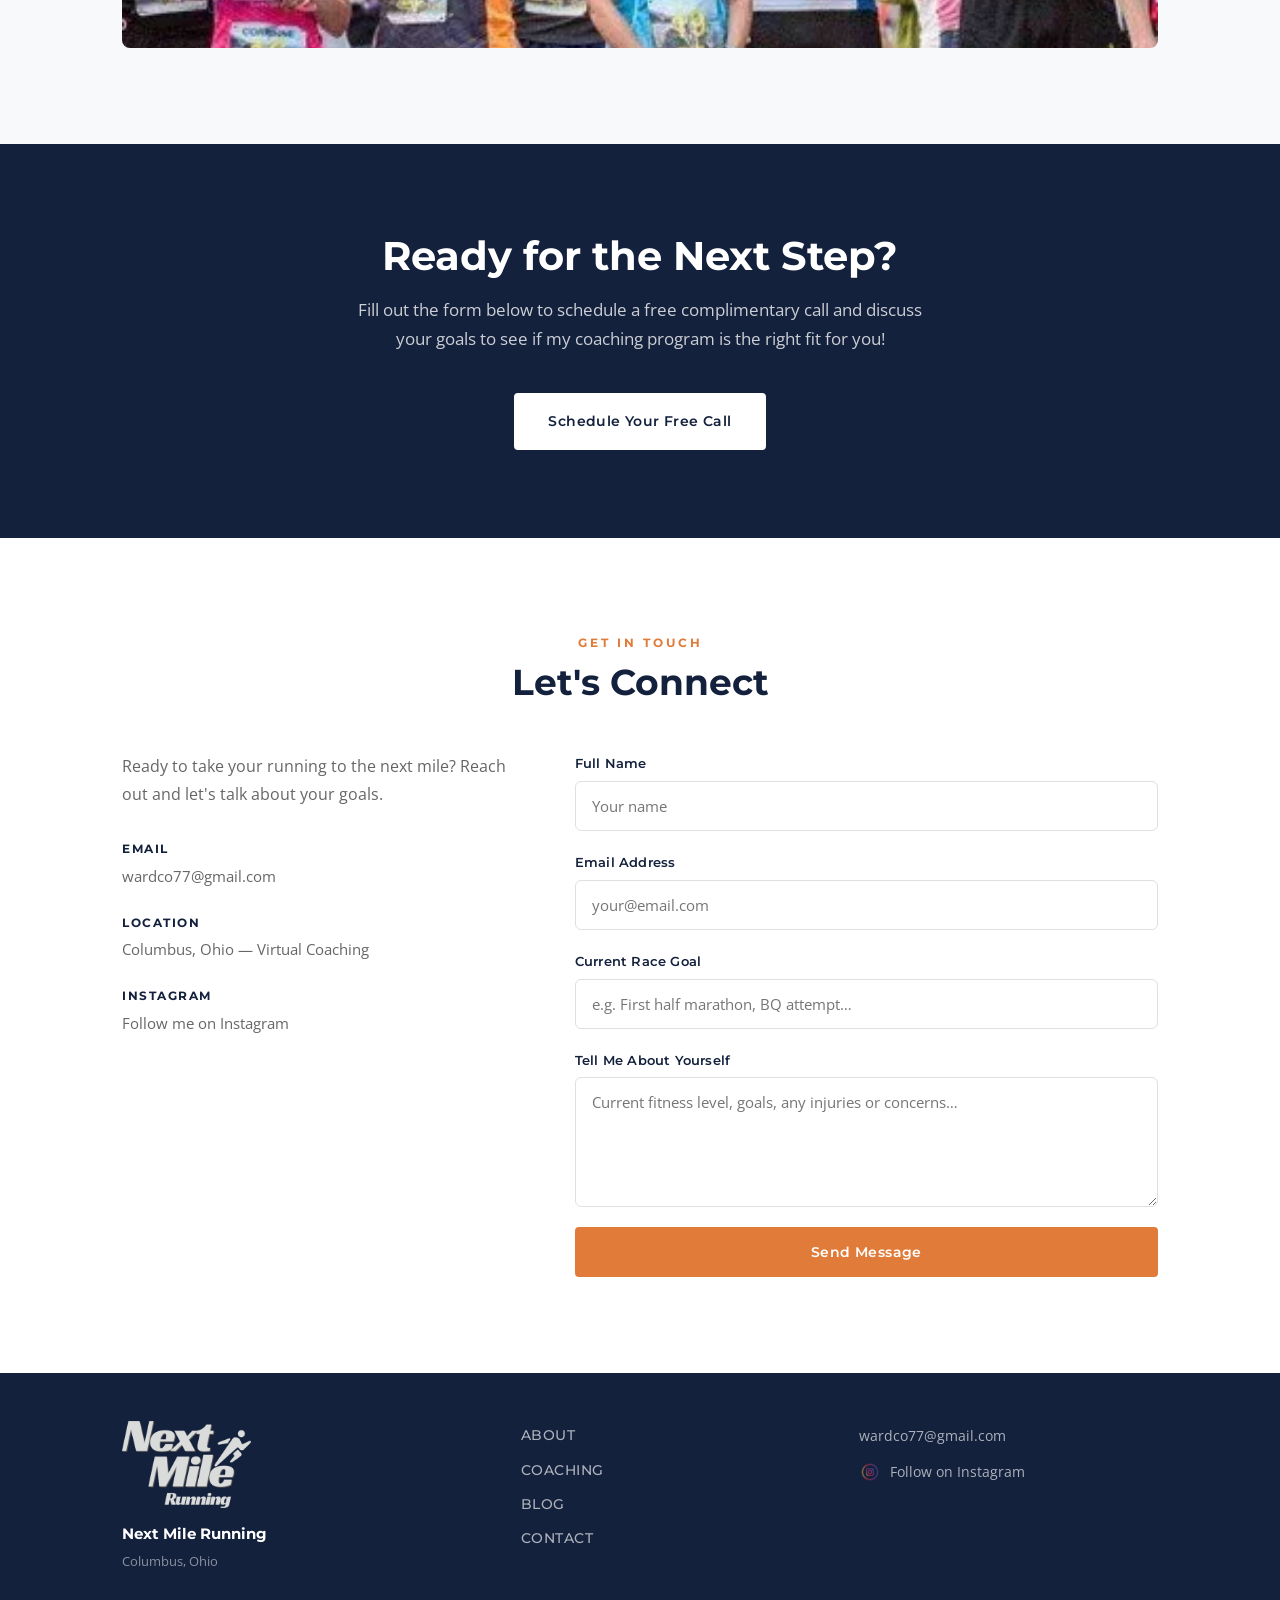
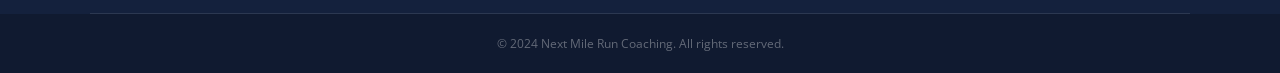
==== commit e6d3638d: "Update index.html Updating middle-tier price to $80 from $65" ====
--- a/index.html
+++ b/index.html
@@ -195,7 +195,7 @@
                     <div class="package-body">
                         <div class="package-badge">Monthly</div>
                         <h3>Basic Half / Full Marathon Training Plan</h3>
-                        <div class="package-price">$65<span>/mo</span></div>
+                        <div class="package-price">$80<span>/mo</span></div>
                         <ul>
                             <li>16-week customized training plan based on your goals and current fitness level</li>
                             <li>Monthly check-in email from coach</li>
--- a/style.css
+++ b/style.css
@@ -978,6 +978,7 @@
     height: 64px;
     border-radius: 50%;
     object-fit: cover;
+    object-position: center 15%;
     flex-shrink: 0;
 }
 
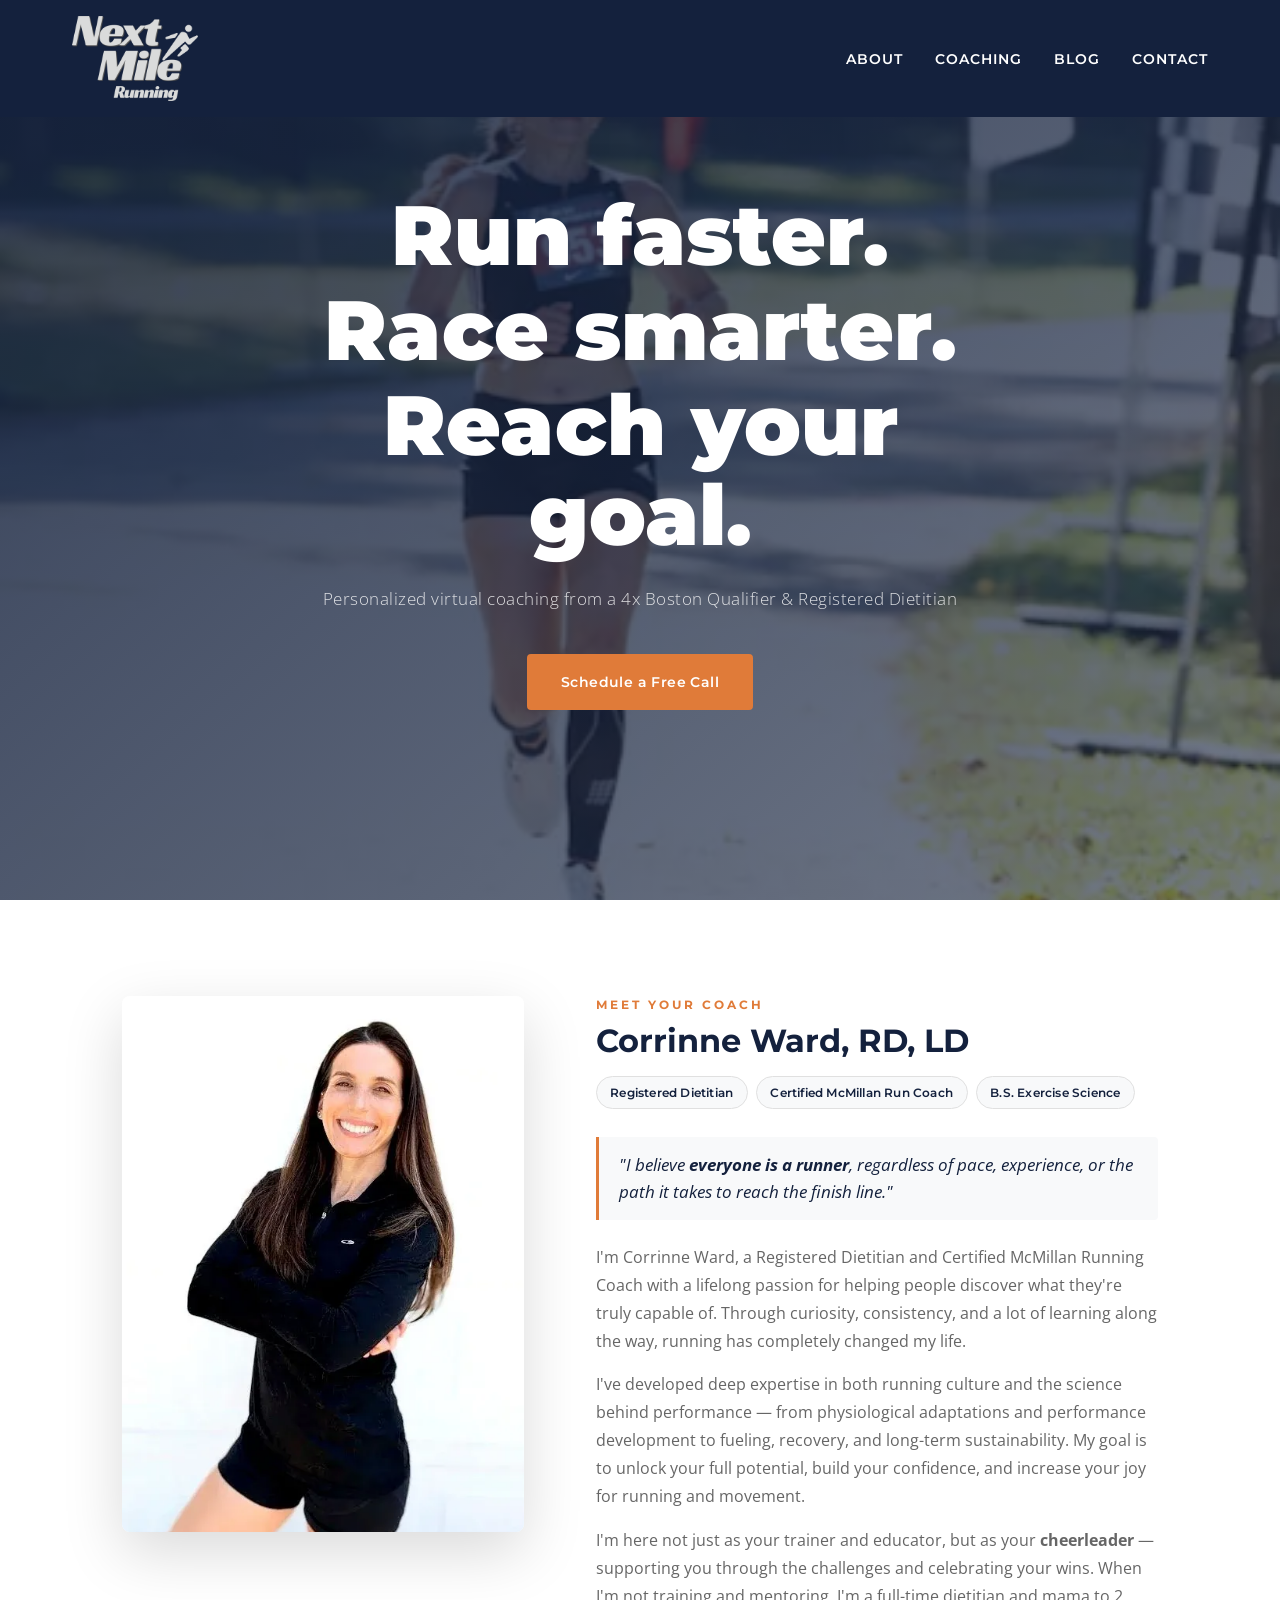
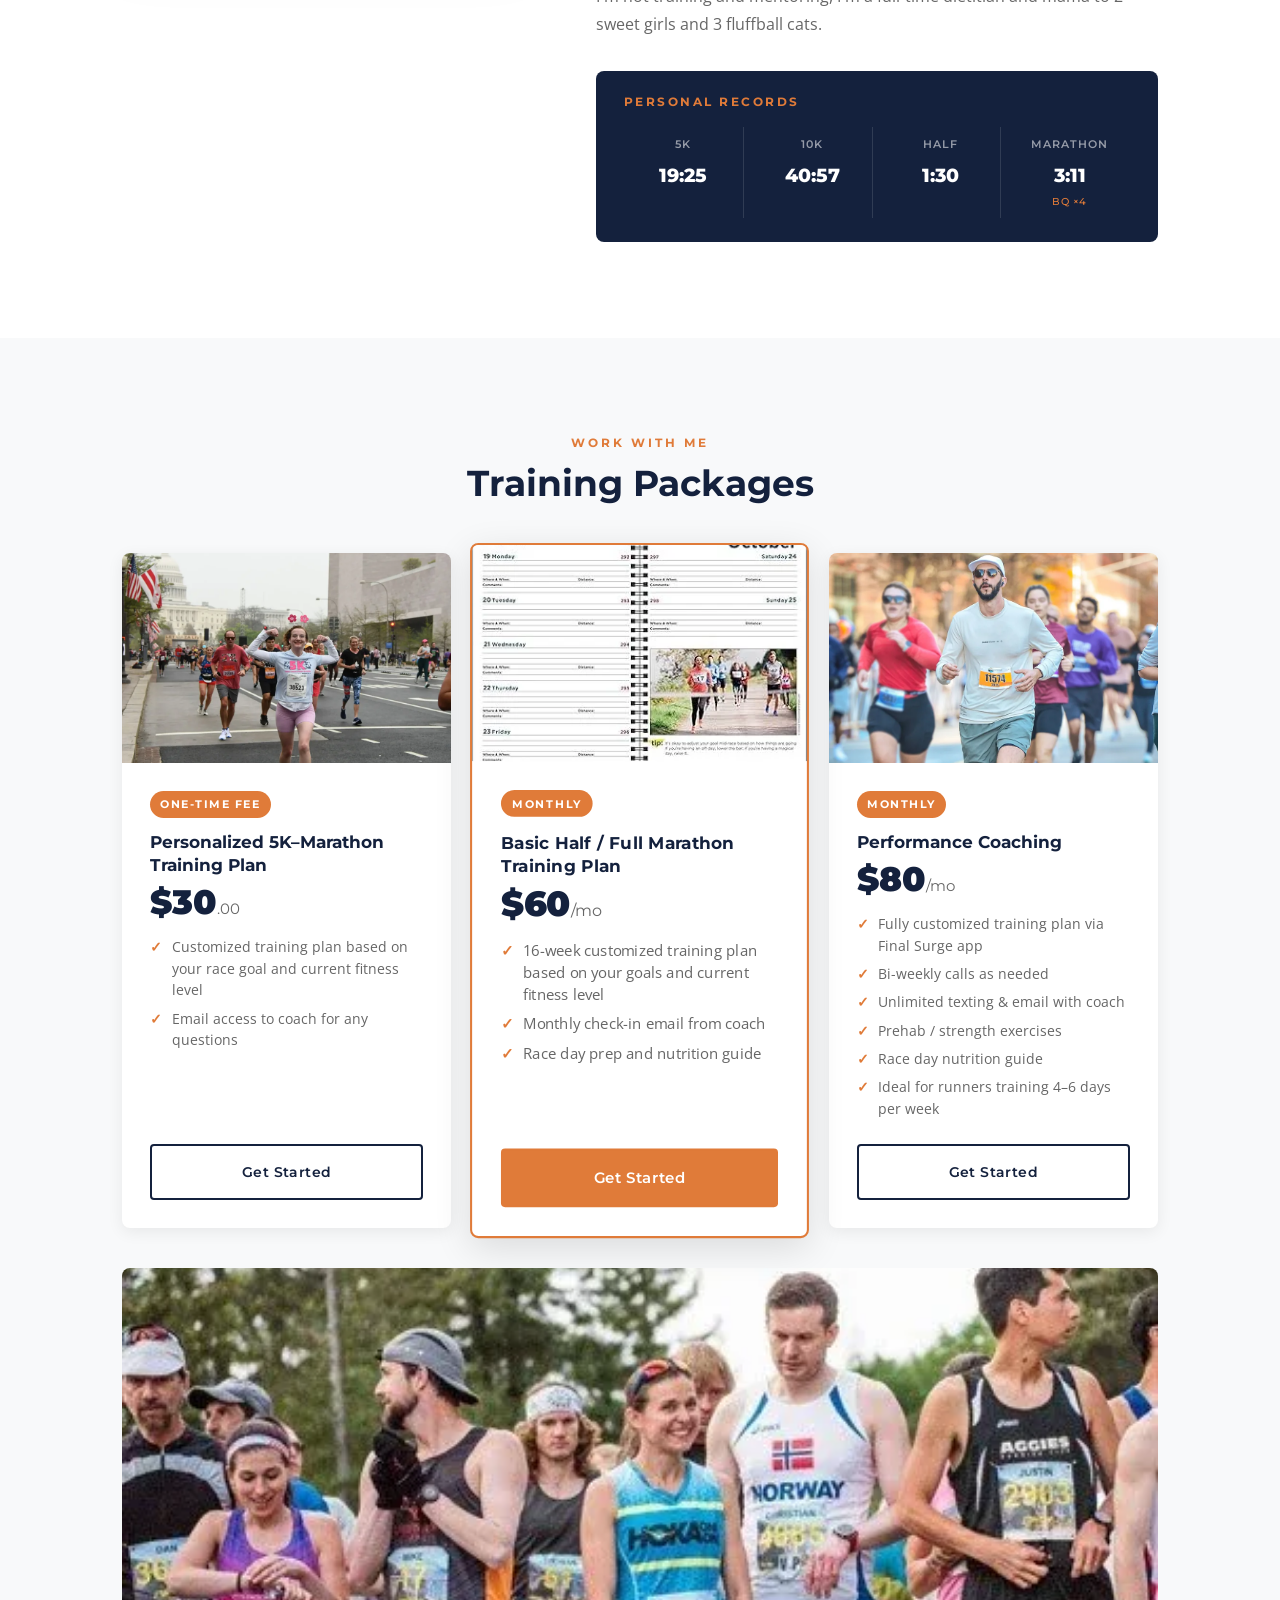
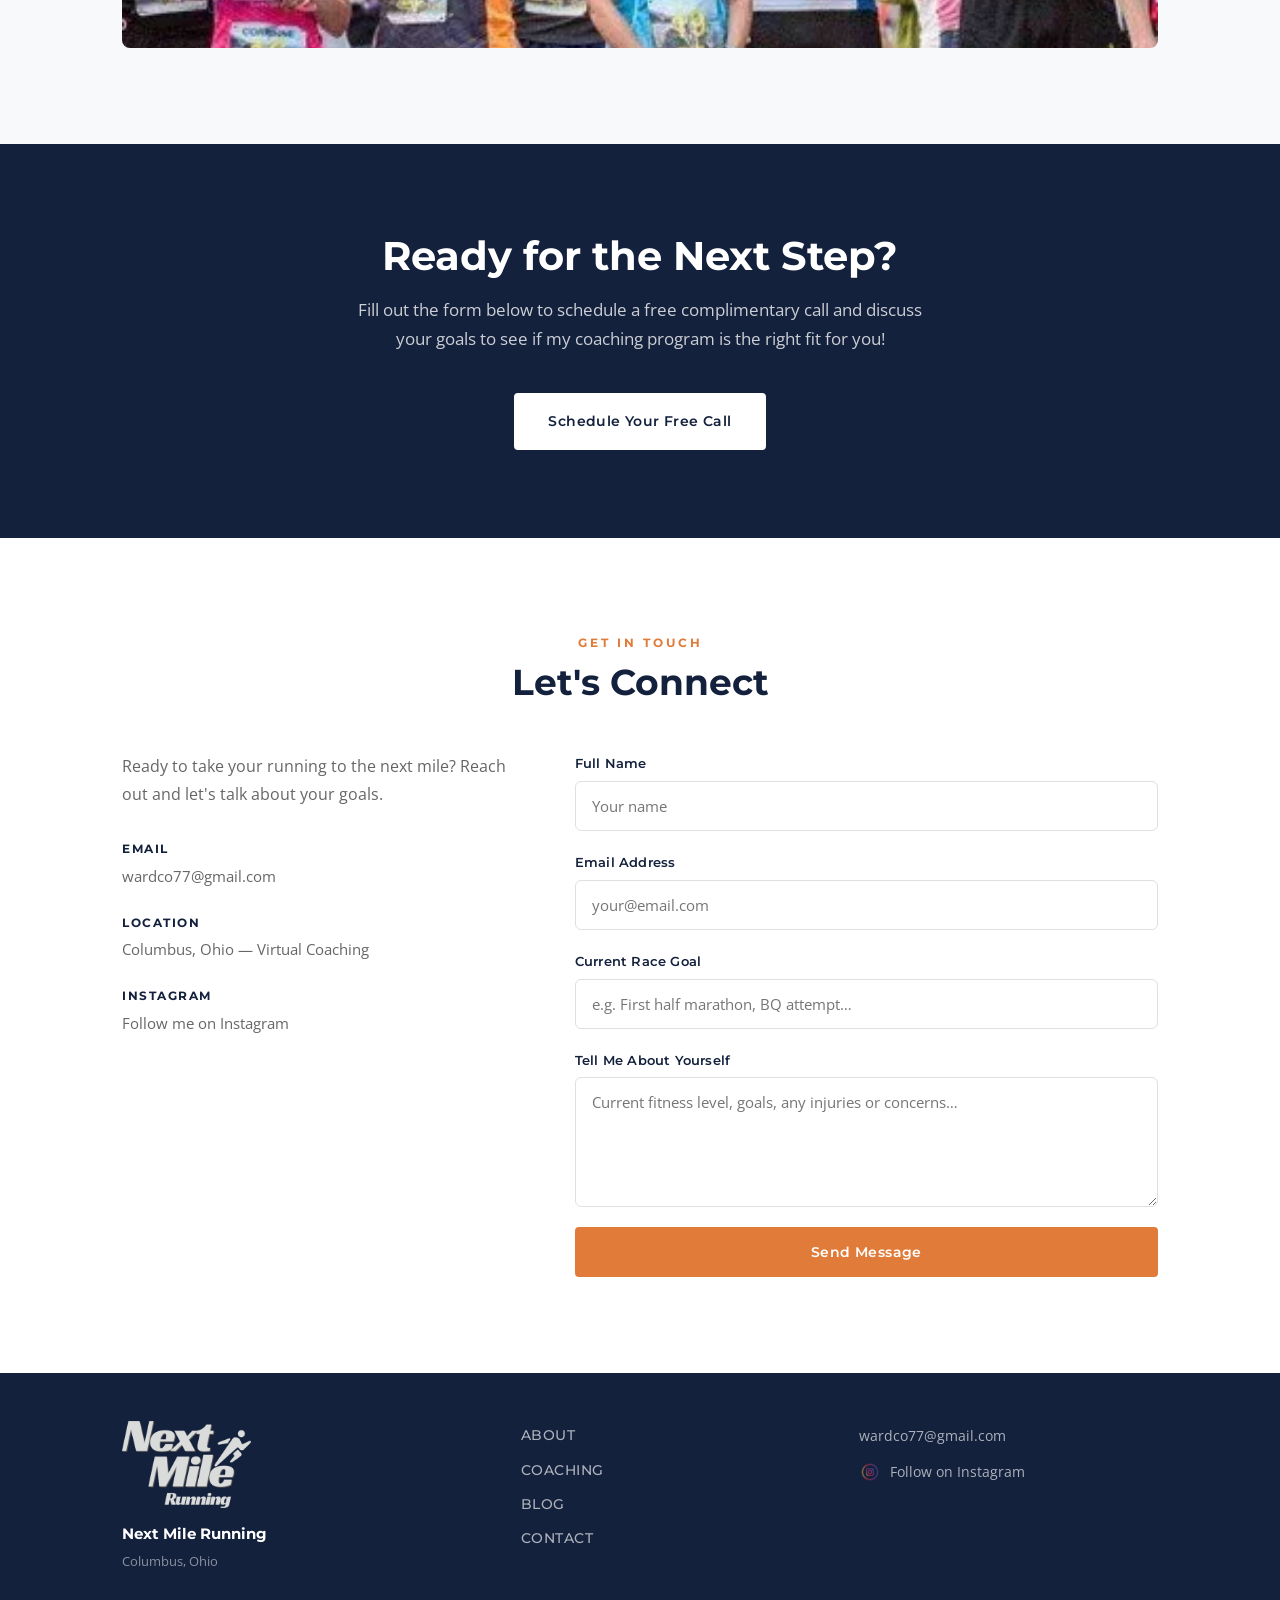
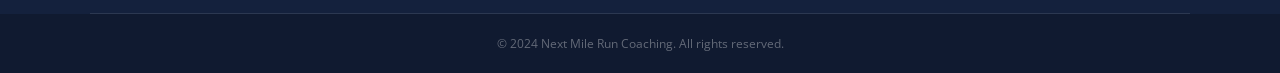
==== commit aa74657f: "Update index.html Updating middle tier to $60 and updating the highest tier to $80" ====
--- a/index.html
+++ b/index.html
@@ -195,7 +195,7 @@
                     <div class="package-body">
                         <div class="package-badge">Monthly</div>
                         <h3>Basic Half / Full Marathon Training Plan</h3>
-                        <div class="package-price">$80<span>/mo</span></div>
+                        <div class="package-price">$60<span>/mo</span></div>
                         <ul>
                             <li>16-week customized training plan based on your goals and current fitness level</li>
                             <li>Monthly check-in email from coach</li>
@@ -215,7 +215,7 @@
                     <div class="package-body">
                         <div class="package-badge">Monthly</div>
                         <h3>Performance Coaching</h3>
-                        <div class="package-price">$99<span>/mo</span></div>
+                        <div class="package-price">$80<span>/mo</span></div>
                         <ul>
                             <li>Fully customized training plan via Final Surge app</li>
                             <li>Bi-weekly calls as needed</li>
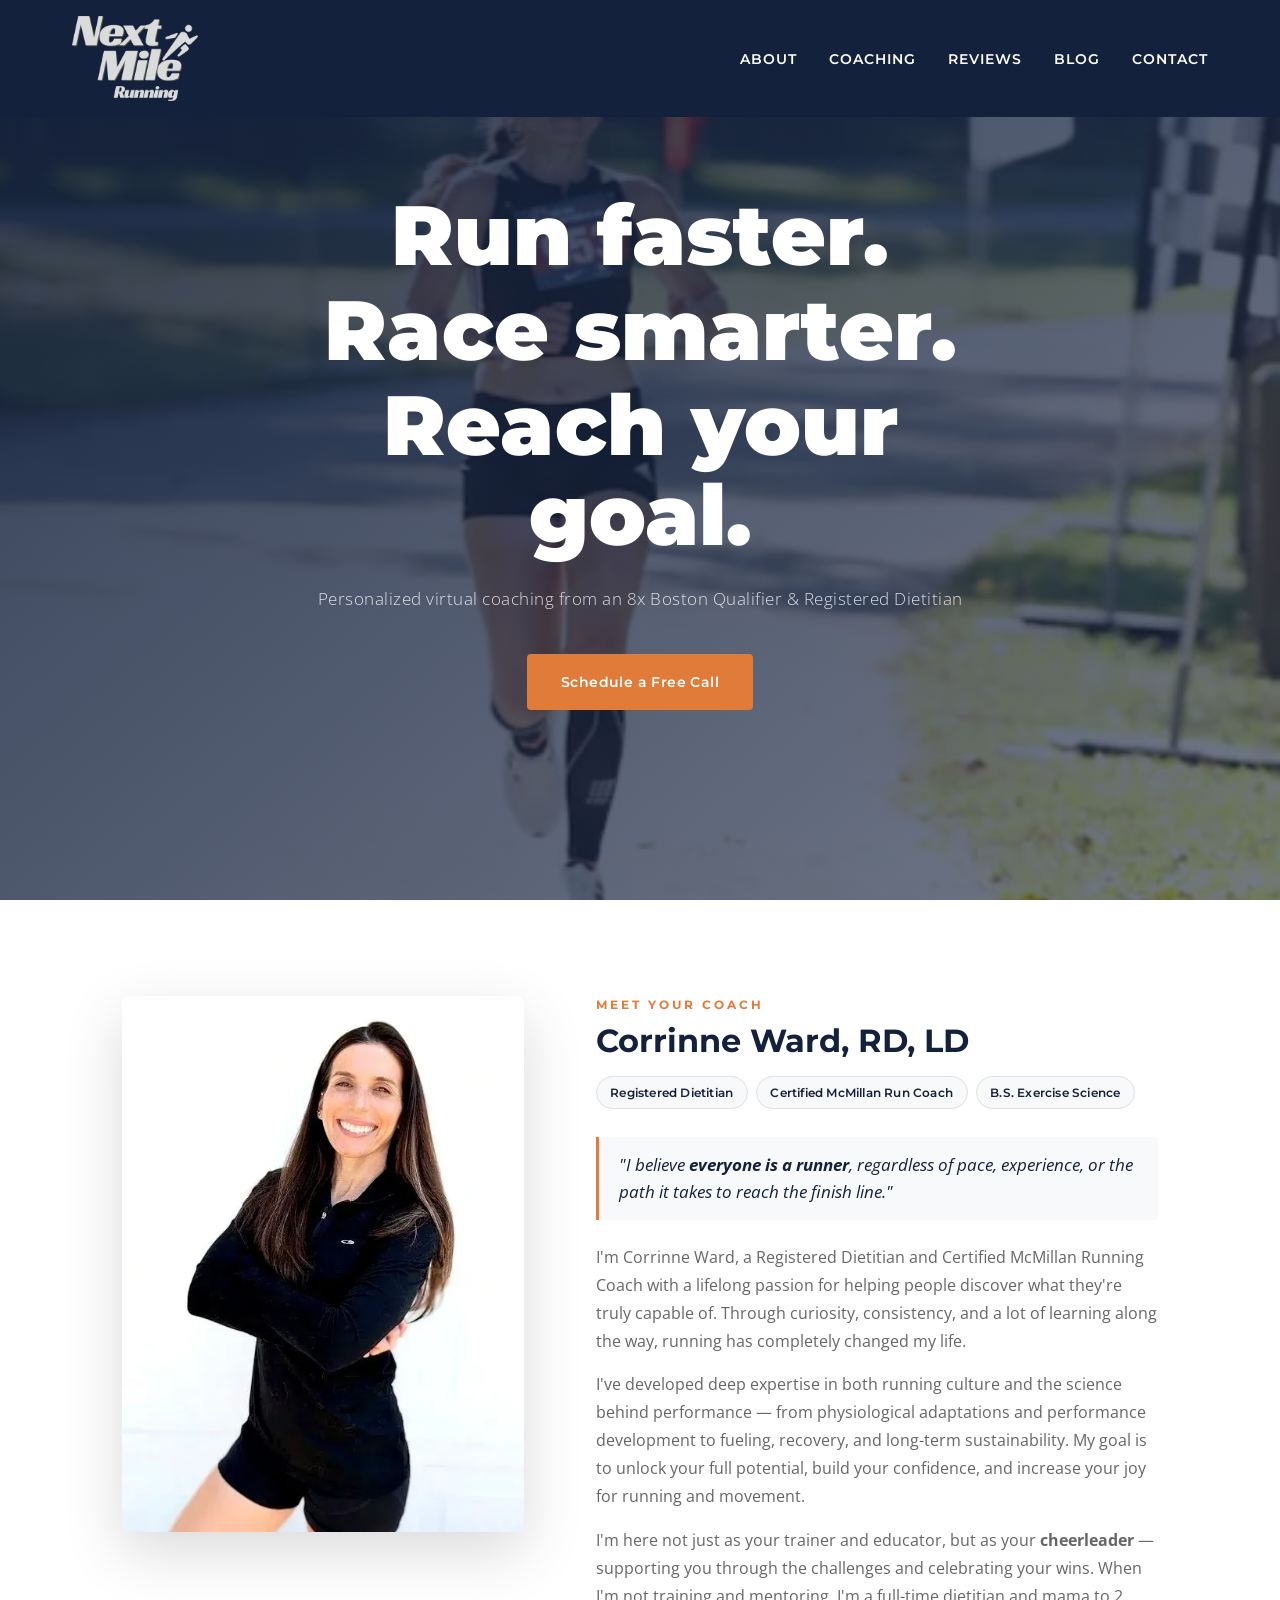
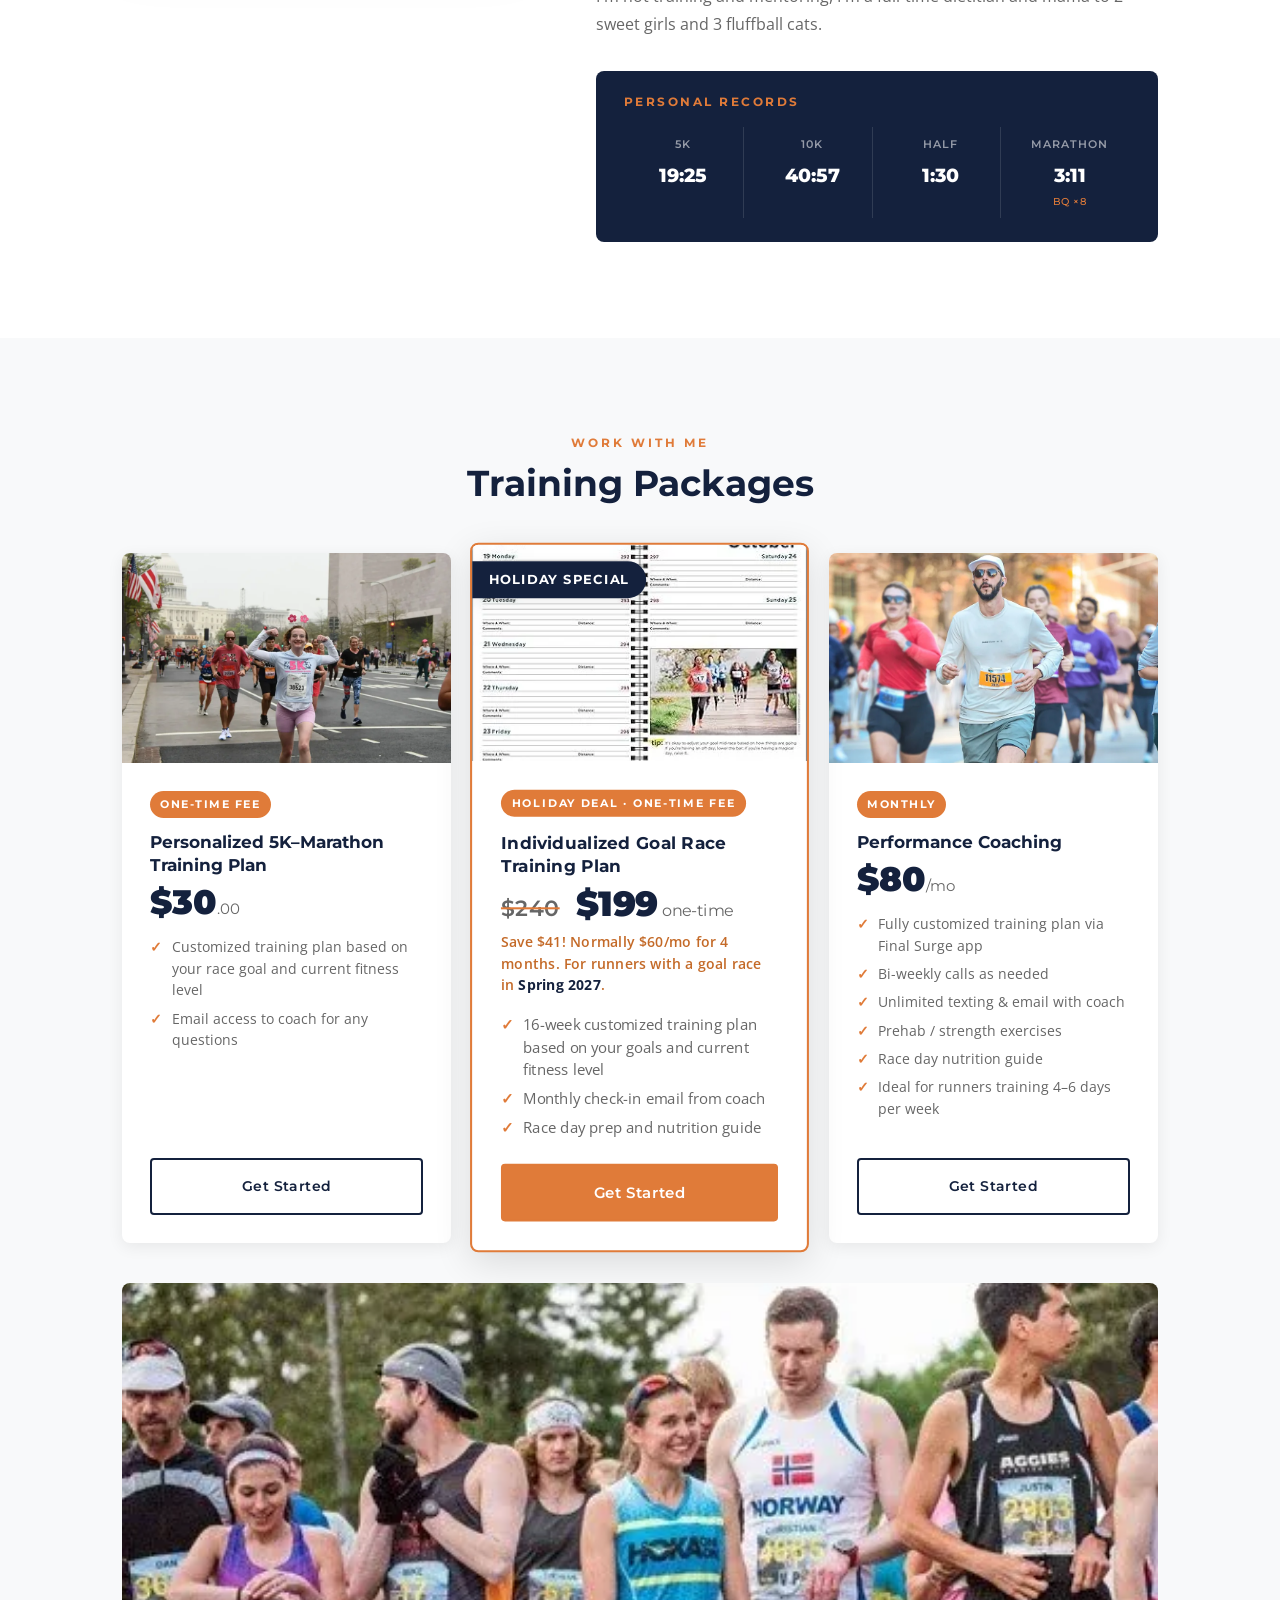
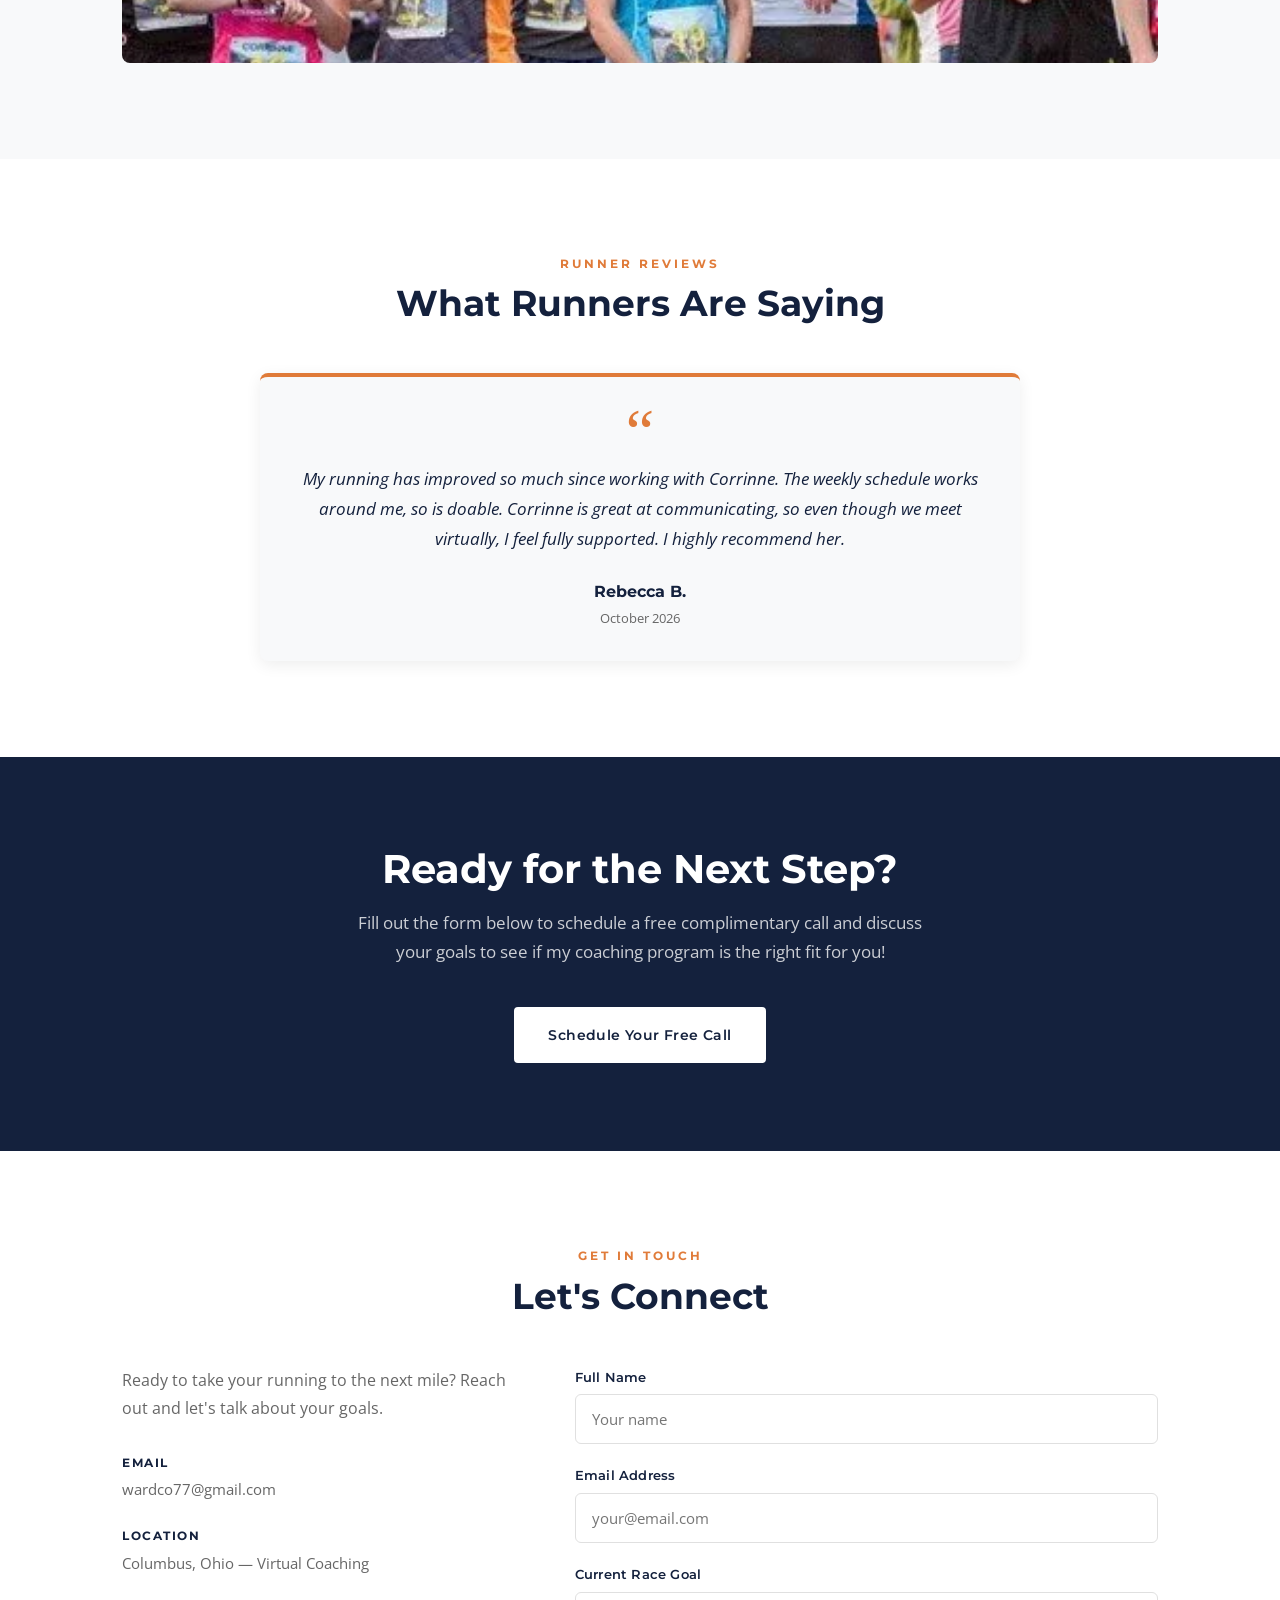
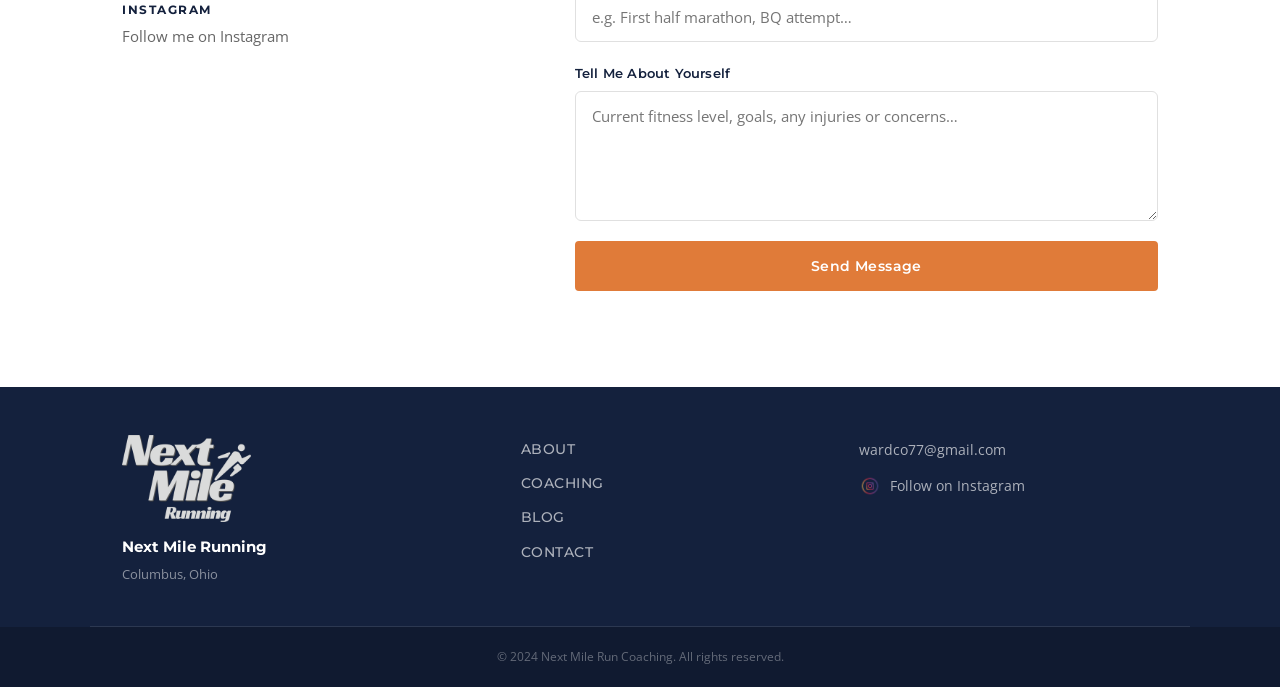
==== commit 21085f98: "Add holiday special, reviews section, and 8x BQ update - Rename "Basic Half / Full Marathon Training" ====
--- a/index.html
+++ b/index.html
@@ -4,7 +4,7 @@
     <meta charset="UTF-8">
     <meta name="viewport" content="width=device-width, initial-scale=1.0">
     <title>Next Mile Run Coaching | Virtual 1:1 Running Coach | RD &amp; McMillan Certified</title>
-    <meta name="description" content="Personalized virtual run coaching from a 4x Boston Qualifier &amp; Registered Dietitian. Achieve your running goals with Next Mile Run Coaching.">
+    <meta name="description" content="Personalized virtual run coaching from an 8x Boston Qualifier &amp; Registered Dietitian. Achieve your running goals with Next Mile Run Coaching.">
     <link rel="canonical" href="https://nextmileruncoaching.com/">
 
     <!-- Favicons -->
@@ -16,14 +16,14 @@
     <!-- Open Graph / Twitter Card -->
     <meta property="og:type" content="website">
     <meta property="og:title" content="Next Mile Run Coaching | Virtual 1:1 Running Coach | RD &amp; McMillan Certified">
-    <meta property="og:description" content="Personalized virtual run coaching from a 4x Boston Qualifier &amp; Registered Dietitian. Achieve your running goals with Next Mile Run Coaching.">
+    <meta property="og:description" content="Personalized virtual run coaching from an 8x Boston Qualifier &amp; Registered Dietitian. Achieve your running goals with Next Mile Run Coaching.">
     <meta property="og:url" content="https://nextmileruncoaching.com/">
     <meta property="og:image" content="https://nextmileruncoaching.com/img/og-image.png">
     <meta property="og:image:width" content="1200">
     <meta property="og:image:height" content="630">
     <meta name="twitter:card" content="summary_large_image">
     <meta name="twitter:title" content="Next Mile Run Coaching | Virtual 1:1 Running Coach">
-    <meta name="twitter:description" content="Personalized virtual run coaching from a 4x Boston Qualifier &amp; Registered Dietitian.">
+    <meta name="twitter:description" content="Personalized virtual run coaching from an 8x Boston Qualifier &amp; Registered Dietitian.">
     <meta name="twitter:image" content="https://nextmileruncoaching.com/img/og-image.png">
 
     <!-- Structured data -->
@@ -35,7 +35,7 @@
         "url": "https://nextmileruncoaching.com/",
         "image": "https://nextmileruncoaching.com/img/og-image.png",
         "email": "wardco77@gmail.com",
-        "description": "Personalized virtual run coaching from a 4x Boston Qualifier & Registered Dietitian.",
+        "description": "Personalized virtual run coaching from an 8x Boston Qualifier & Registered Dietitian.",
         "areaServed": "United States",
         "sameAs": ["https://www.instagram.com/nextmilecoach/"],
         "founder": {
@@ -67,6 +67,7 @@
                 <ul class="nav-links">
                     <li><a href="#about">About</a></li>
                     <li><a href="#coaching">Coaching</a></li>
+                    <li><a href="#reviews">Reviews</a></li>
                     <li><a href="/blog/">Blog</a></li>
                     <li><a href="#contact">Contact</a></li>
                 </ul>
@@ -81,6 +82,7 @@
             <ul>
                 <li><a href="#about">About</a></li>
                 <li><a href="#coaching">Coaching</a></li>
+                <li><a href="#reviews">Reviews</a></li>
                 <li><a href="/blog/">Blog</a></li>
                 <li><a href="#contact">Contact</a></li>
             </ul>
@@ -100,7 +102,7 @@
                 <span>Race smarter.</span>
                 <span>Reach your goal.</span>
             </h1>
-            <p class="hero-tagline">Personalized virtual coaching from a 4x Boston Qualifier &amp; Registered Dietitian</p>
+            <p class="hero-tagline">Personalized virtual coaching from an 8x Boston Qualifier &amp; Registered Dietitian</p>
             <a href="#contact" class="btn btn-accent">Schedule a Free Call</a>
         </div>
     </section>
@@ -147,7 +149,7 @@
                             </div>
                             <div class="pr-item">
                                 <span class="pr-race">Marathon</span>
-                                <span class="pr-time">3:11 <small>BQ ×4</small></span>
+                                <span class="pr-time">3:11 <small>BQ ×8</small></span>
                             </div>
                         </div>
                     </div>
@@ -185,17 +187,22 @@
                     </div>
                 </div>
 
-                <div class="package-card package-featured">
+                <div class="package-card package-featured" id="holiday-special">
                     <div class="package-img">
+                        <span class="holiday-ribbon">Holiday Special</span>
                         <img
                             src="img/package-training-plan.webp"
-                            alt="Basic Half and Full Marathon Training Plan"
+                            alt="Individualized Goal Race Training Plan"
                         >
                     </div>
                     <div class="package-body">
-                        <div class="package-badge">Monthly</div>
-                        <h3>Basic Half / Full Marathon Training Plan</h3>
-                        <div class="package-price">$60<span>/mo</span></div>
+                        <div class="package-badge">Holiday Deal &middot; One-Time Fee</div>
+                        <h3>Individualized Goal Race Training Plan</h3>
+                        <div class="package-price">
+                            <s class="price-was">$240</s>
+                            $199<span> one-time</span>
+                        </div>
+                        <p class="price-note">Save $41! Normally $60/mo for 4 months. For runners with a goal race in <strong>Spring 2027</strong>.</p>
                         <ul>
                             <li>16-week customized training plan based on your goals and current fitness level</li>
                             <li>Monthly check-in email from coach</li>
@@ -235,6 +242,31 @@
                     src="img/group-photo.webp"
                     alt="Running community"
                 >
+            </div>
+        </div>
+    </section>
+
+    <!-- REVIEWS -->
+    <section id="reviews">
+        <div class="container">
+            <div class="section-header">
+                <span class="label">Runner Reviews</span>
+                <h2>What Runners Are Saying</h2>
+            </div>
+
+            <div class="reviews-grid">
+
+                <figure class="review-card">
+                    <div class="review-quote-mark" aria-hidden="true">&ldquo;</div>
+                    <blockquote>
+                        My running has improved so much since working with Corrinne. The weekly schedule works around me, so is doable. Corrinne is great at communicating, so even though we meet virtually, I feel fully supported. I highly recommend her.
+                    </blockquote>
+                    <figcaption>
+                        <span class="review-name">Rebecca B.</span>
+                        <span class="review-date">October 2026</span>
+                    </figcaption>
+                </figure>
+
             </div>
         </div>
     </section>
--- a/style.css
+++ b/style.css
@@ -545,6 +545,48 @@
 
 .package-body .btn { width: 100%; }
 
+/* Holiday special */
+.package-img { position: relative; }
+
+.holiday-ribbon {
+    position: absolute;
+    top: 1rem;
+    left: 0;
+    z-index: 1;
+    background: var(--navy);
+    color: var(--white);
+    font-family: var(--font-head);
+    font-size: 0.78rem;
+    font-weight: 700;
+    text-transform: uppercase;
+    letter-spacing: 1.5px;
+    padding: 0.45rem 1rem;
+    border-radius: 0 100px 100px 0;
+    box-shadow: var(--shadow-sm);
+}
+
+.price-was {
+    font-size: 1.35rem;
+    font-weight: 600;
+    color: var(--text-muted);
+    text-decoration-color: var(--accent);
+    text-decoration-thickness: 2px;
+    margin-right: 0.35rem;
+}
+
+
+.package-price span { white-space: nowrap; }
+
+.price-note {
+    font-size: 0.85rem;
+    color: var(--accent-dark);
+    font-weight: 600;
+    line-height: 1.5;
+    margin: -0.4rem 0 1.1rem;
+}
+
+.price-note strong { color: var(--navy); }
+
 /* Group photo */
 .group-photo {
     border-radius: var(--radius);
@@ -557,6 +599,63 @@
     height: 100%;
     object-fit: cover;
     object-position: center 52%;
+}
+
+/* ===== REVIEWS ===== */
+#reviews {
+    padding: 6rem 0;
+    background: var(--white);
+}
+
+.reviews-grid {
+    display: grid;
+    grid-template-columns: repeat(auto-fit, minmax(300px, 1fr));
+    gap: 1.5rem;
+    max-width: 760px;
+    margin: 0 auto;
+}
+
+.review-card {
+    background: var(--off-white);
+    border-radius: var(--radius);
+    border-top: 4px solid var(--accent);
+    padding: 2.25rem 2rem 2rem;
+    box-shadow: var(--shadow-sm);
+    text-align: center;
+}
+
+.review-quote-mark {
+    font-family: Georgia, serif;
+    font-size: 4rem;
+    line-height: 0.6;
+    color: var(--accent);
+    margin-bottom: 0.75rem;
+}
+
+.review-card blockquote {
+    border: none;
+    background: none;
+    padding: 0;
+    margin: 0 0 1.5rem;
+    font-size: 1.08rem;
+    line-height: 1.75;
+}
+
+.review-card figcaption {
+    display: flex;
+    flex-direction: column;
+    gap: 0.1rem;
+}
+
+.review-name {
+    font-family: var(--font-head);
+    font-weight: 700;
+    color: var(--navy);
+}
+
+.review-date {
+    font-size: 0.82rem;
+    color: var(--text-muted);
 }
 
 /* ===== CTA BANNER ===== */
@@ -956,6 +1055,34 @@
     margin: 2rem 0;
 }
 
+.article-body table {
+    width: 100%;
+    border-collapse: collapse;
+    margin: 0 0 1.5rem;
+    font-size: 0.95rem;
+    border-radius: var(--radius);
+    overflow: hidden;
+    box-shadow: var(--shadow-sm);
+}
+
+.article-body th,
+.article-body td {
+    padding: 0.75rem 1.1rem;
+    text-align: left;
+}
+
+.article-body th {
+    background: var(--navy);
+    color: #fff;
+    font-family: var(--font-head);
+    font-weight: 600;
+    font-size: 0.9rem;
+}
+
+.article-body td { color: var(--text); }
+
+.article-body tbody tr:nth-child(even) { background: var(--off-white); }
+
 .article-sources {
     font-size: 0.82rem;
     color: var(--text-muted);
@@ -1059,7 +1186,11 @@
     .header-inner { padding: 0.85rem 1.25rem; }
     .container { padding: 0 1.25rem; }
 
-    #about, #coaching, #contact { padding: 4rem 0; }
+    #about, #coaching, #reviews, #contact { padding: 4rem 0; }
+
+    .reviews-grid { grid-template-columns: 1fr; }
+
+    .review-card { padding: 2rem 1.35rem 1.75rem; }
     #cta { padding: 3.5rem 0; }
     #footer { padding: 2.5rem 0 0; }
 
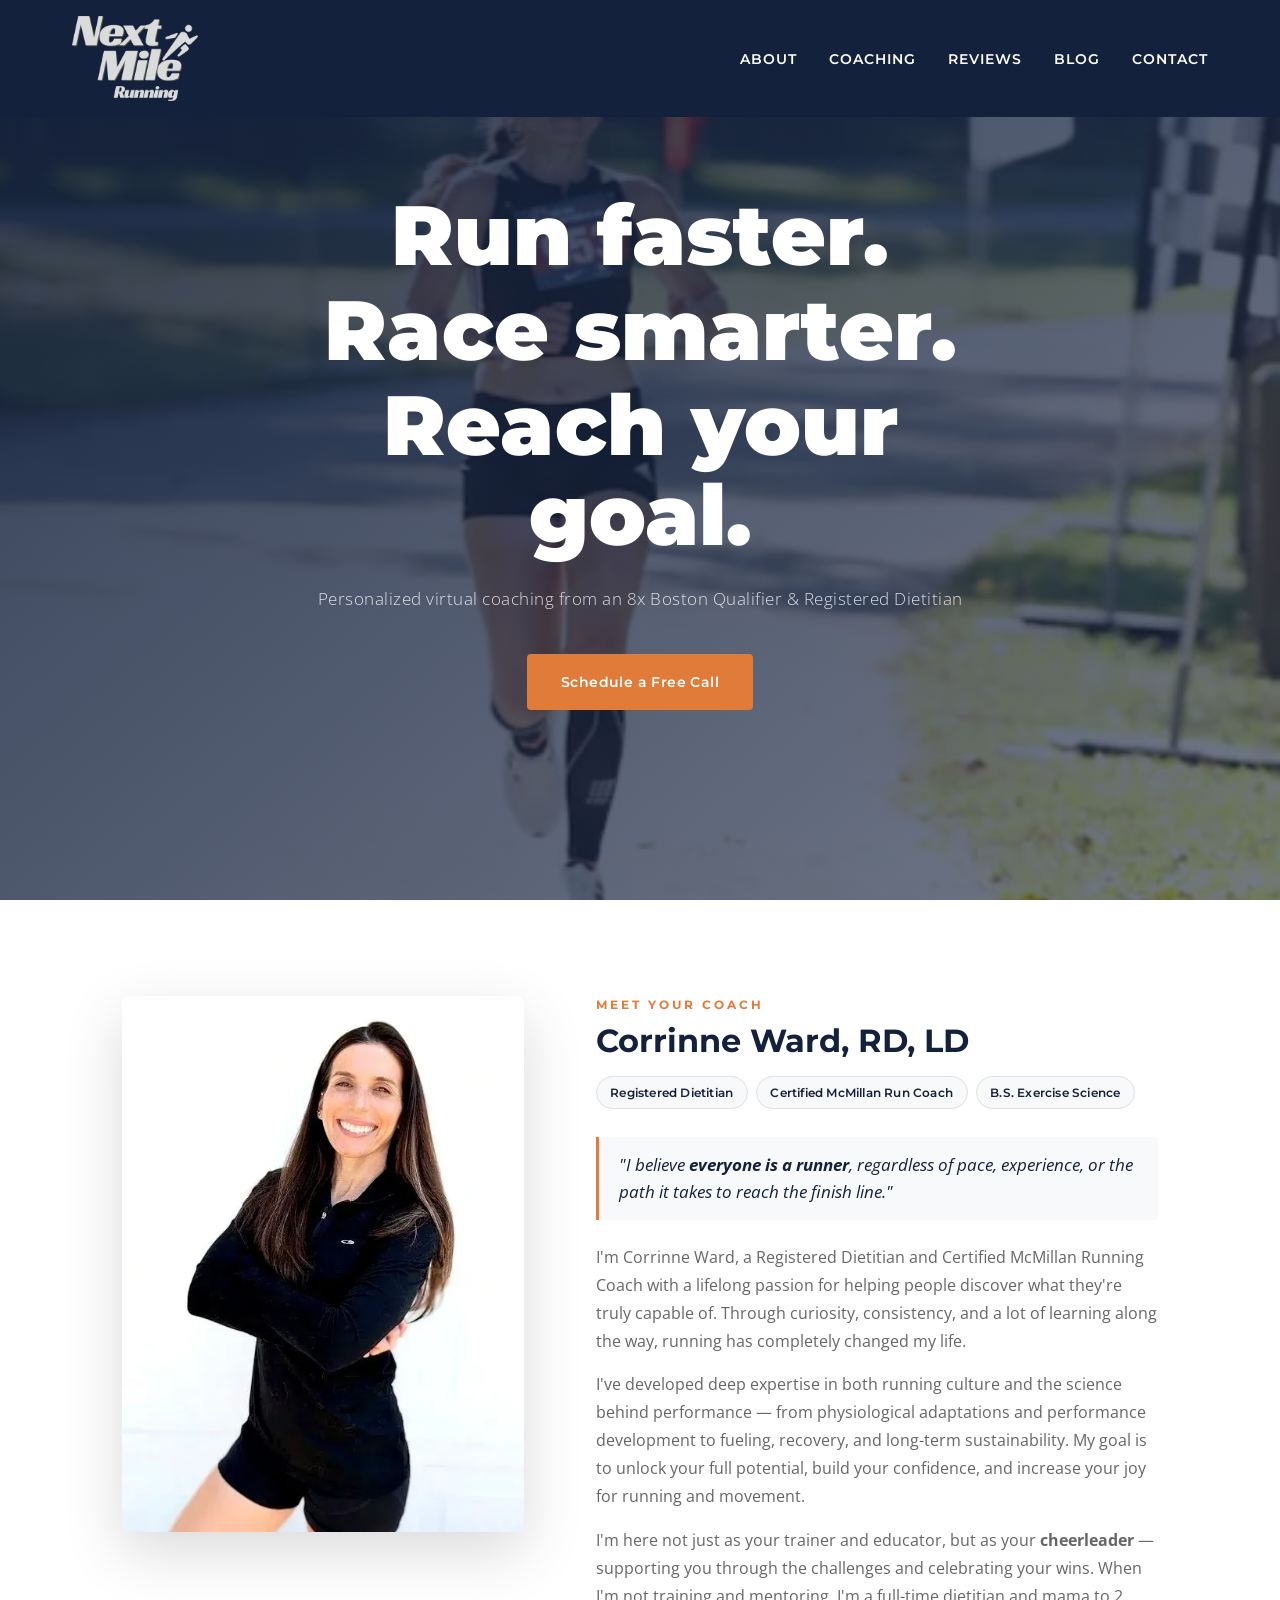
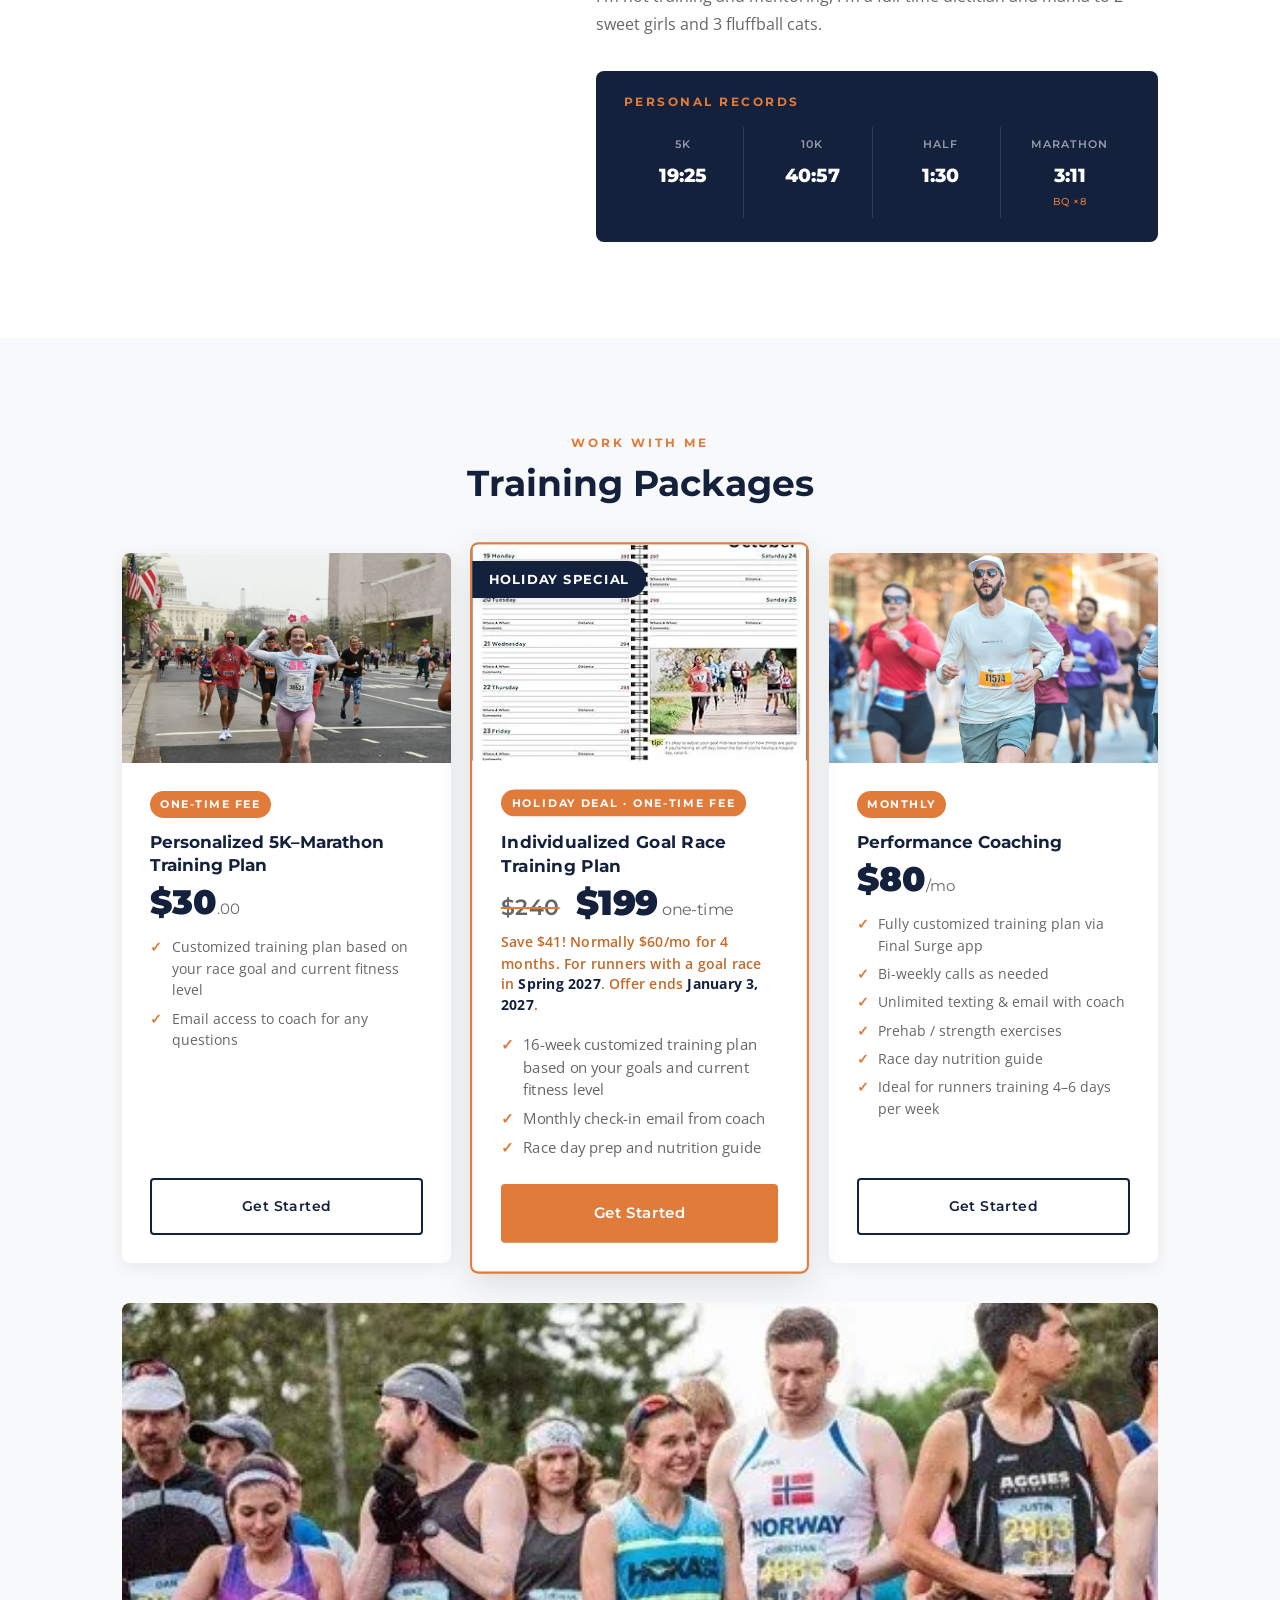
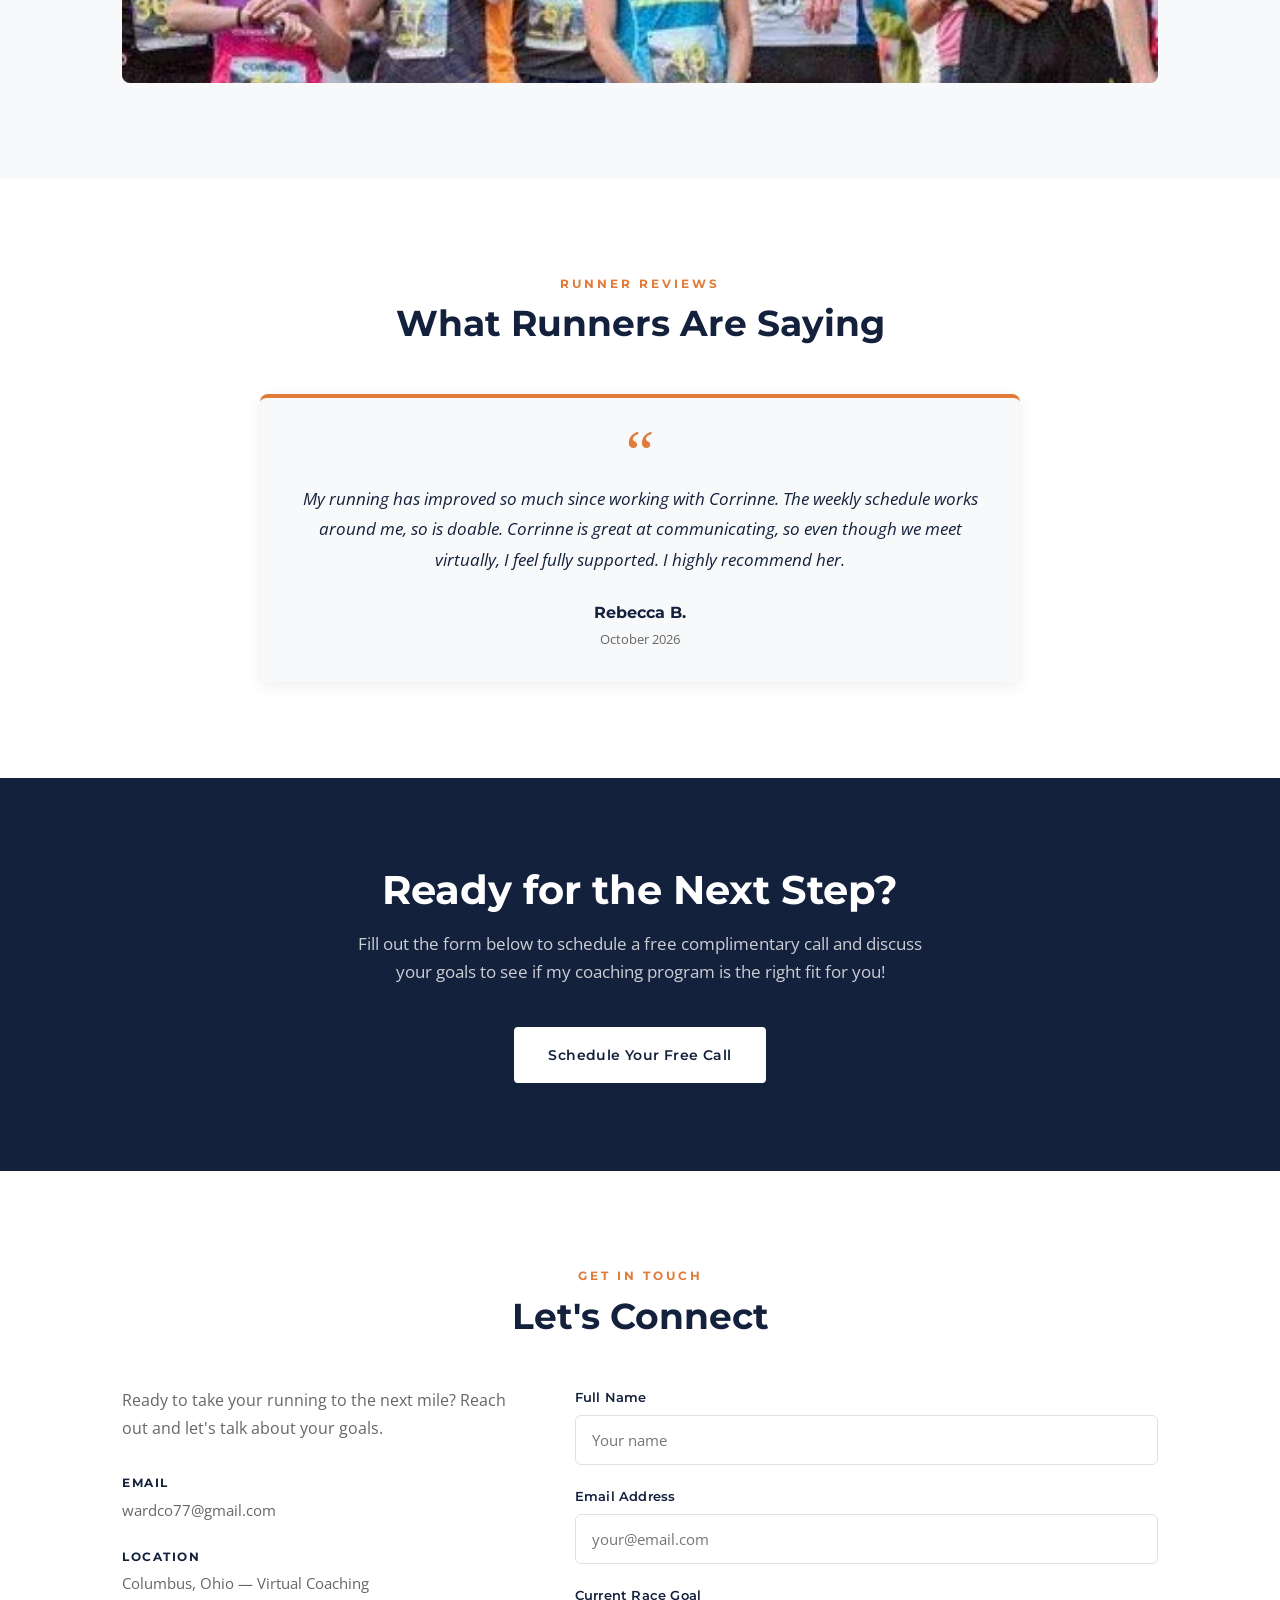
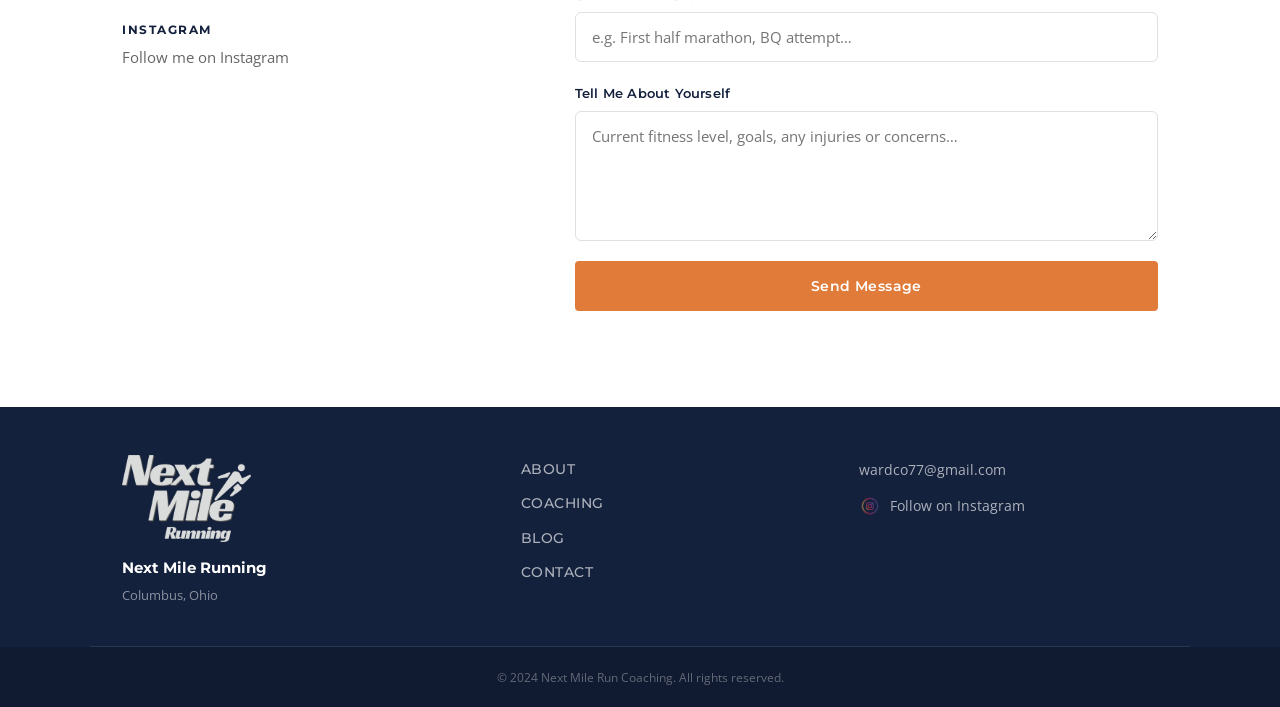
==== commit ba2a15c0: "Add Jan 3, 2027 end date to holiday special Co-Authored-By: Claude Opus 5.5 <noreply@anthropic.com>" ====
--- a/index.html
+++ b/index.html
@@ -202,7 +202,7 @@
                             <s class="price-was">$240</s>
                             $199<span> one-time</span>
                         </div>
-                        <p class="price-note">Save $41! Normally $60/mo for 4 months. For runners with a goal race in <strong>Spring 2027</strong>.</p>
+                        <p class="price-note">Save $41! Normally $60/mo for 4 months. For runners with a goal race in <strong>Spring 2027</strong>. Offer ends <strong>January 3, 2027</strong>.</p>
                         <ul>
                             <li>16-week customized training plan based on your goals and current fitness level</li>
                             <li>Monthly check-in email from coach</li>
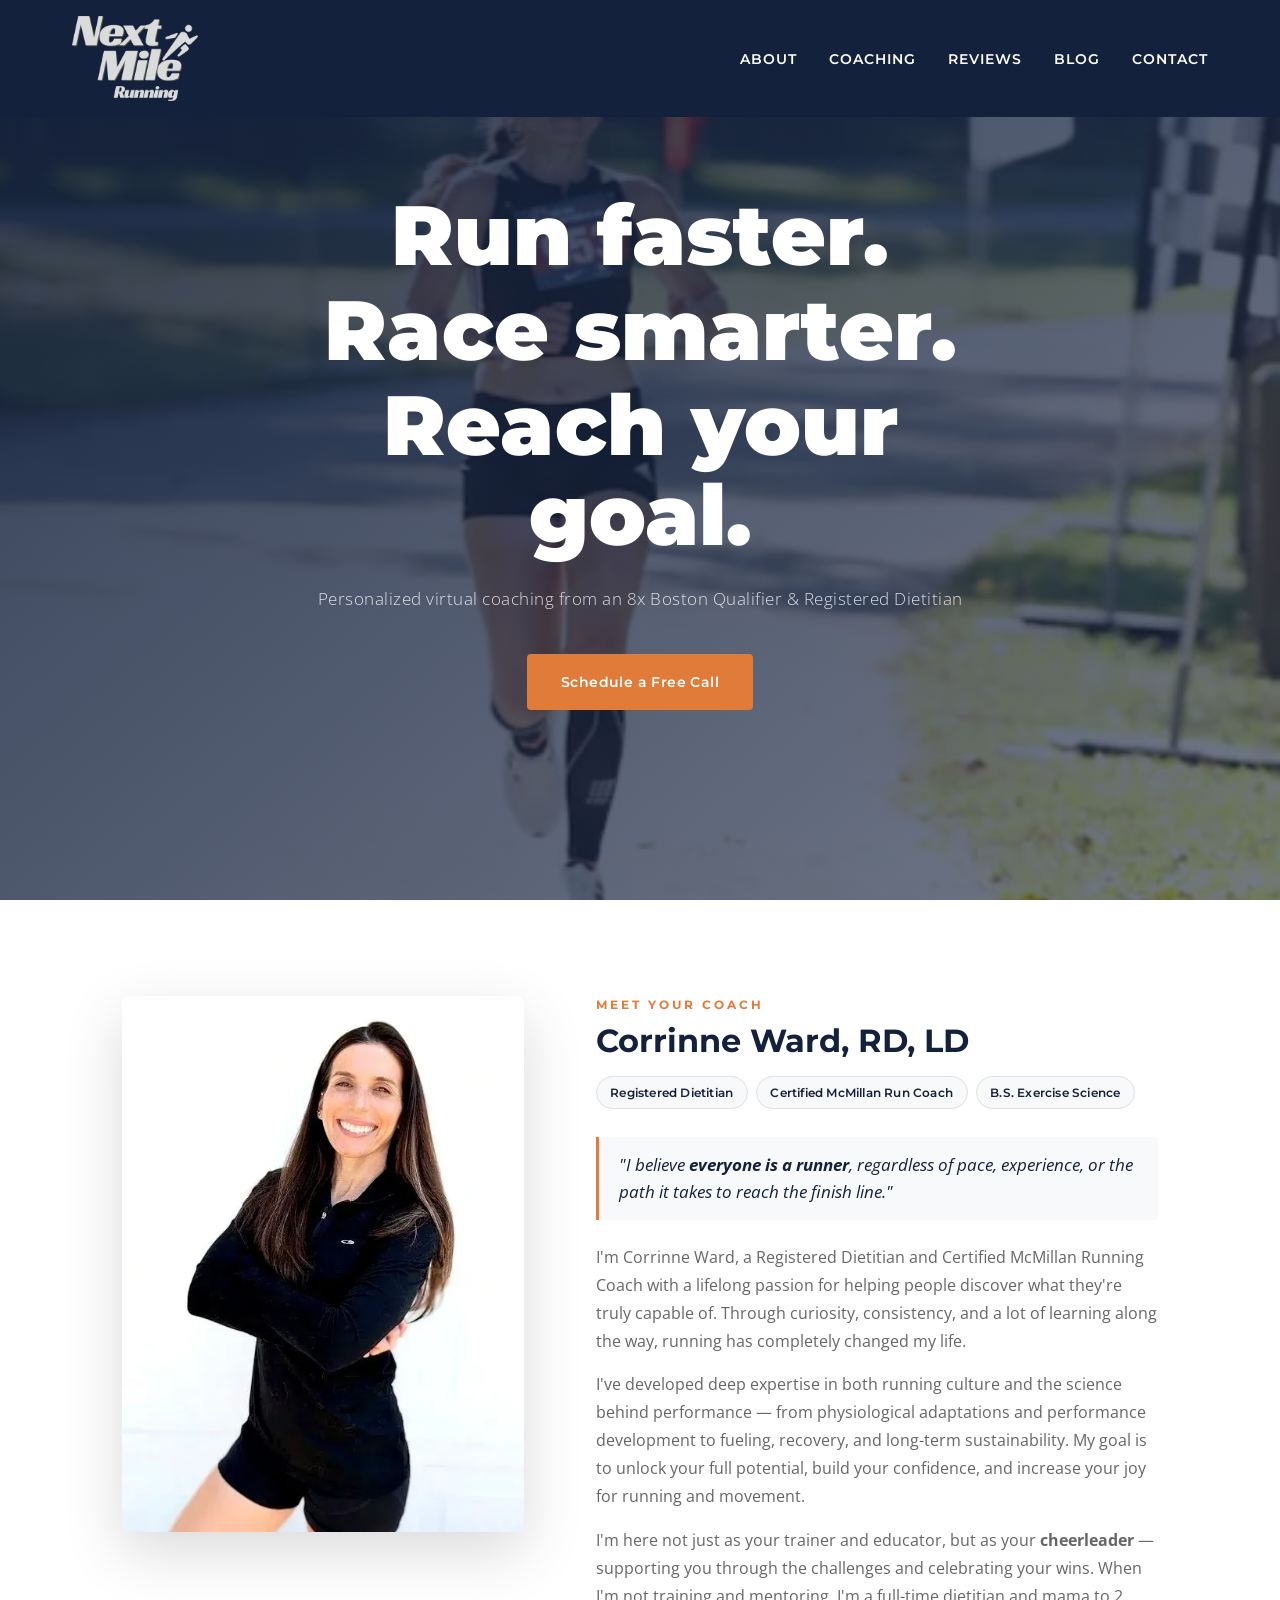
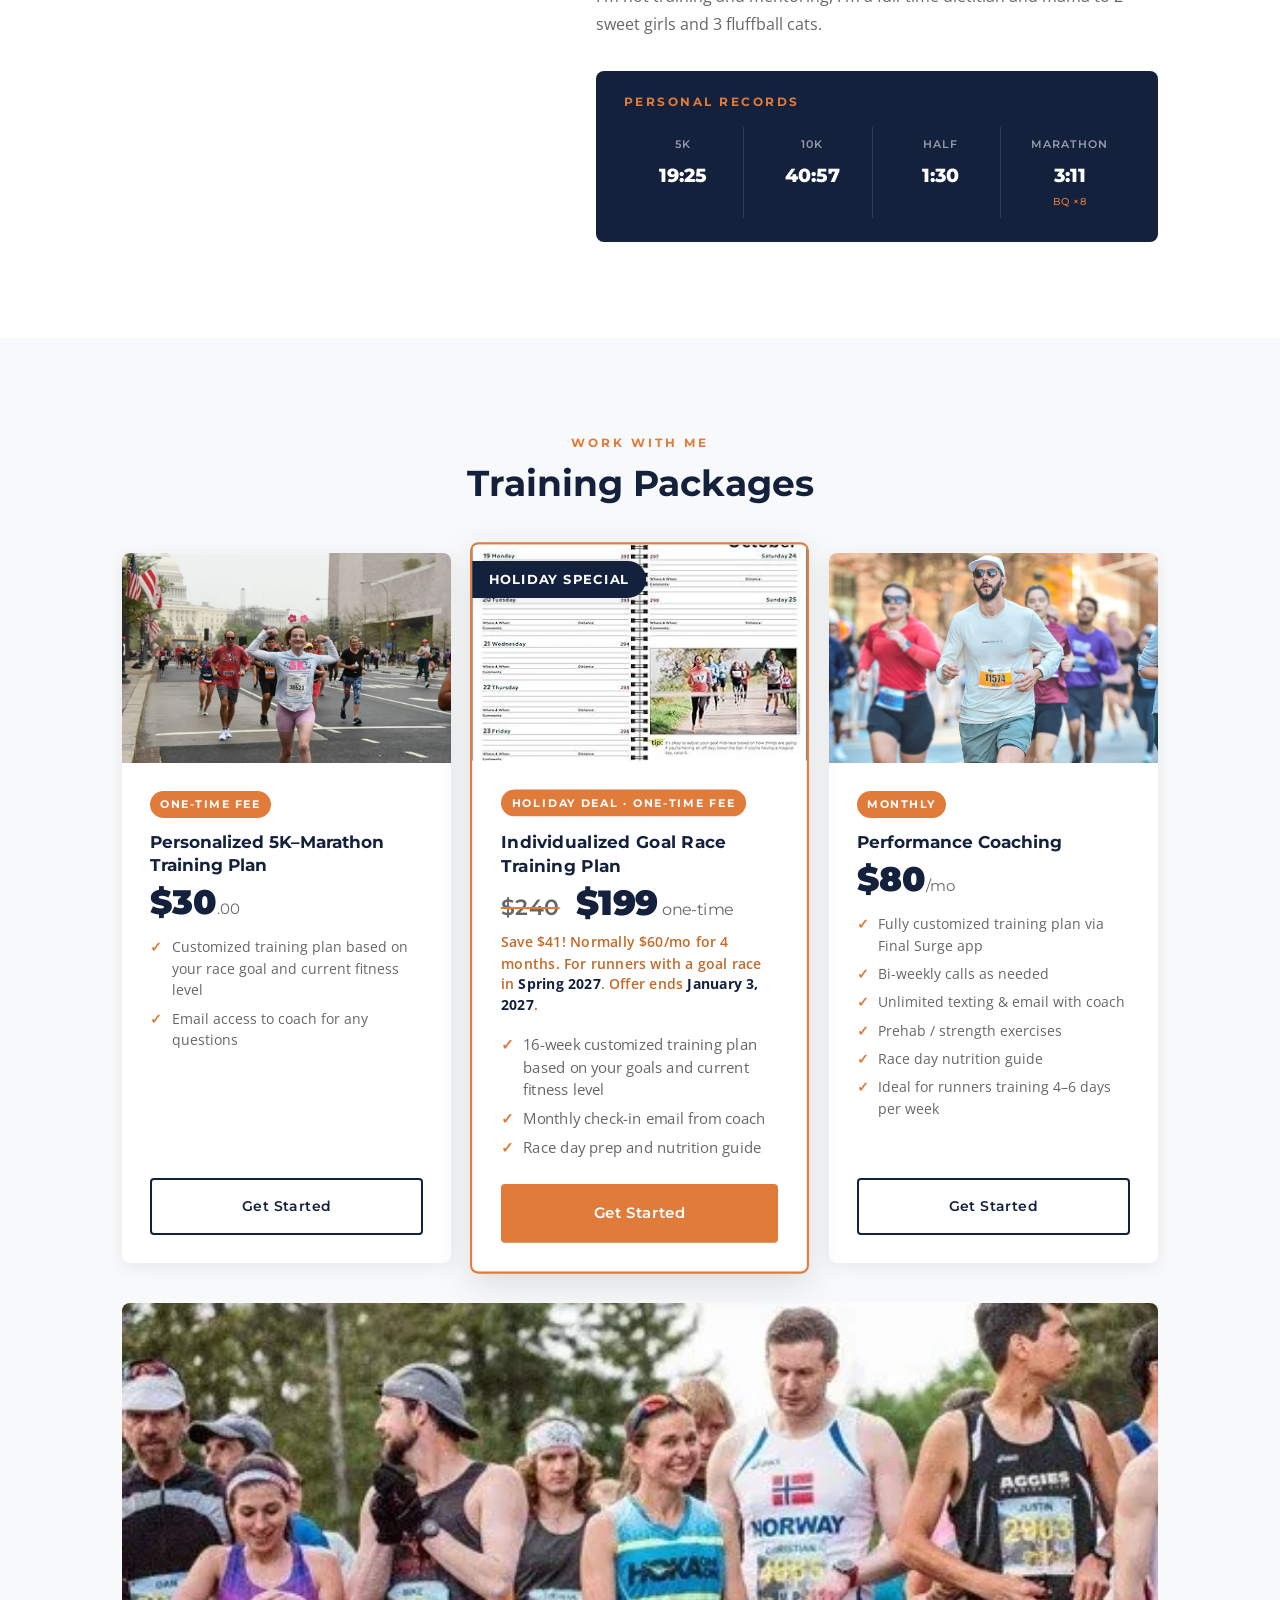
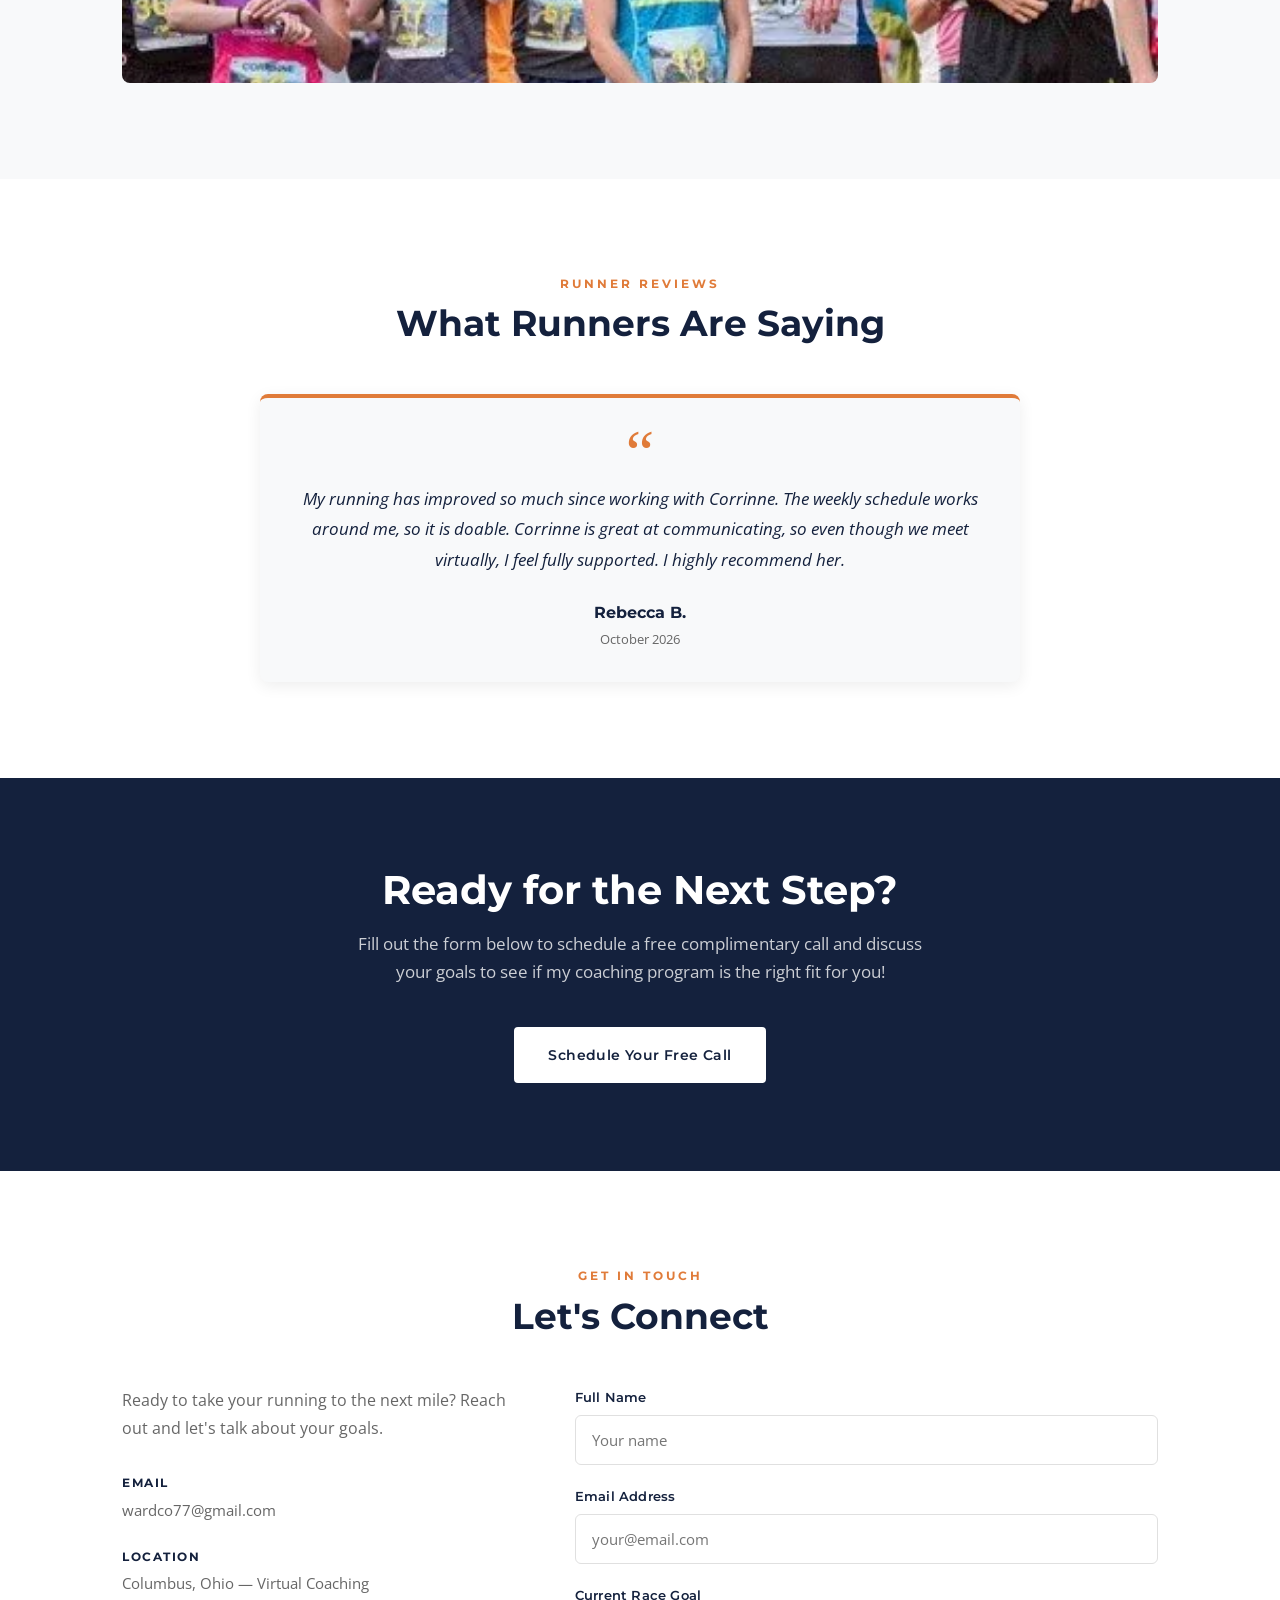
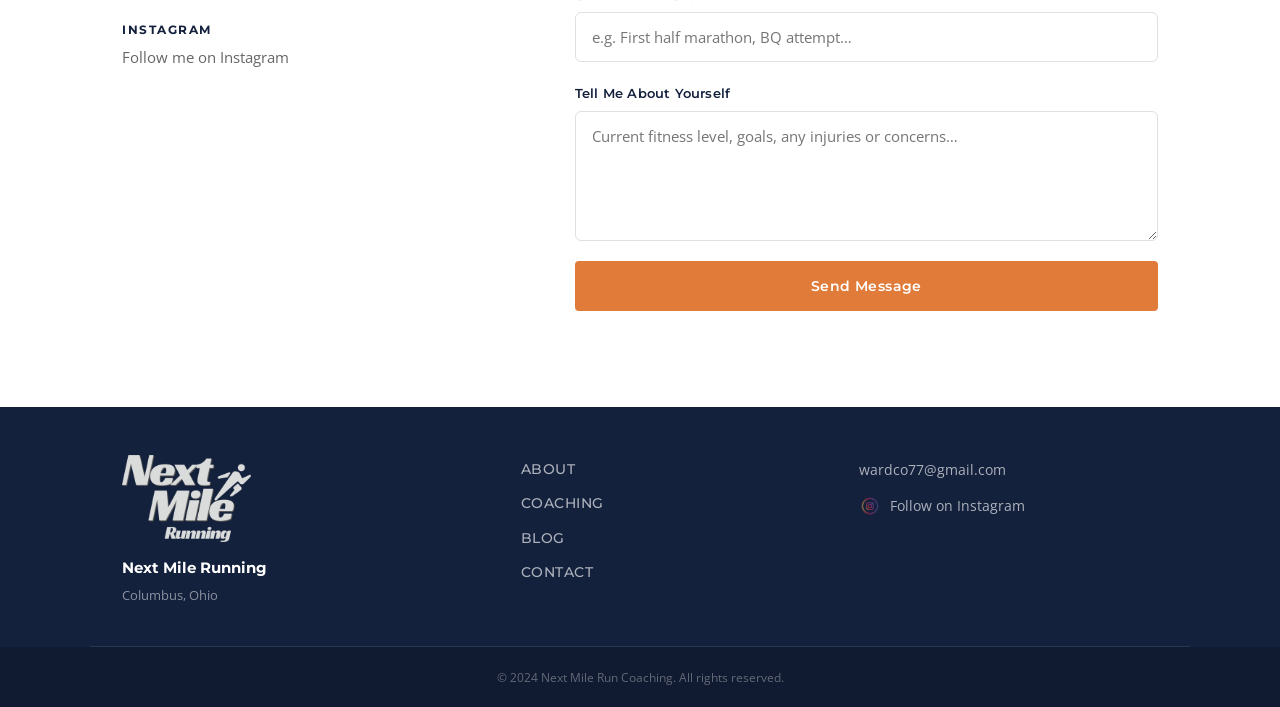
==== commit a5612b70: "Fix missing word in Rebecca B. review Co-Authored-By: Claude Opus 5.5 <noreply@anthropic.com>" ====
--- a/index.html
+++ b/index.html
@@ -259,7 +259,7 @@
                 <figure class="review-card">
                     <div class="review-quote-mark" aria-hidden="true">&ldquo;</div>
                     <blockquote>
-                        My running has improved so much since working with Corrinne. The weekly schedule works around me, so is doable. Corrinne is great at communicating, so even though we meet virtually, I feel fully supported. I highly recommend her.
+                        My running has improved so much since working with Corrinne. The weekly schedule works around me, so it is doable. Corrinne is great at communicating, so even though we meet virtually, I feel fully supported. I highly recommend her.
                     </blockquote>
                     <figcaption>
                         <span class="review-name">Rebecca B.</span>
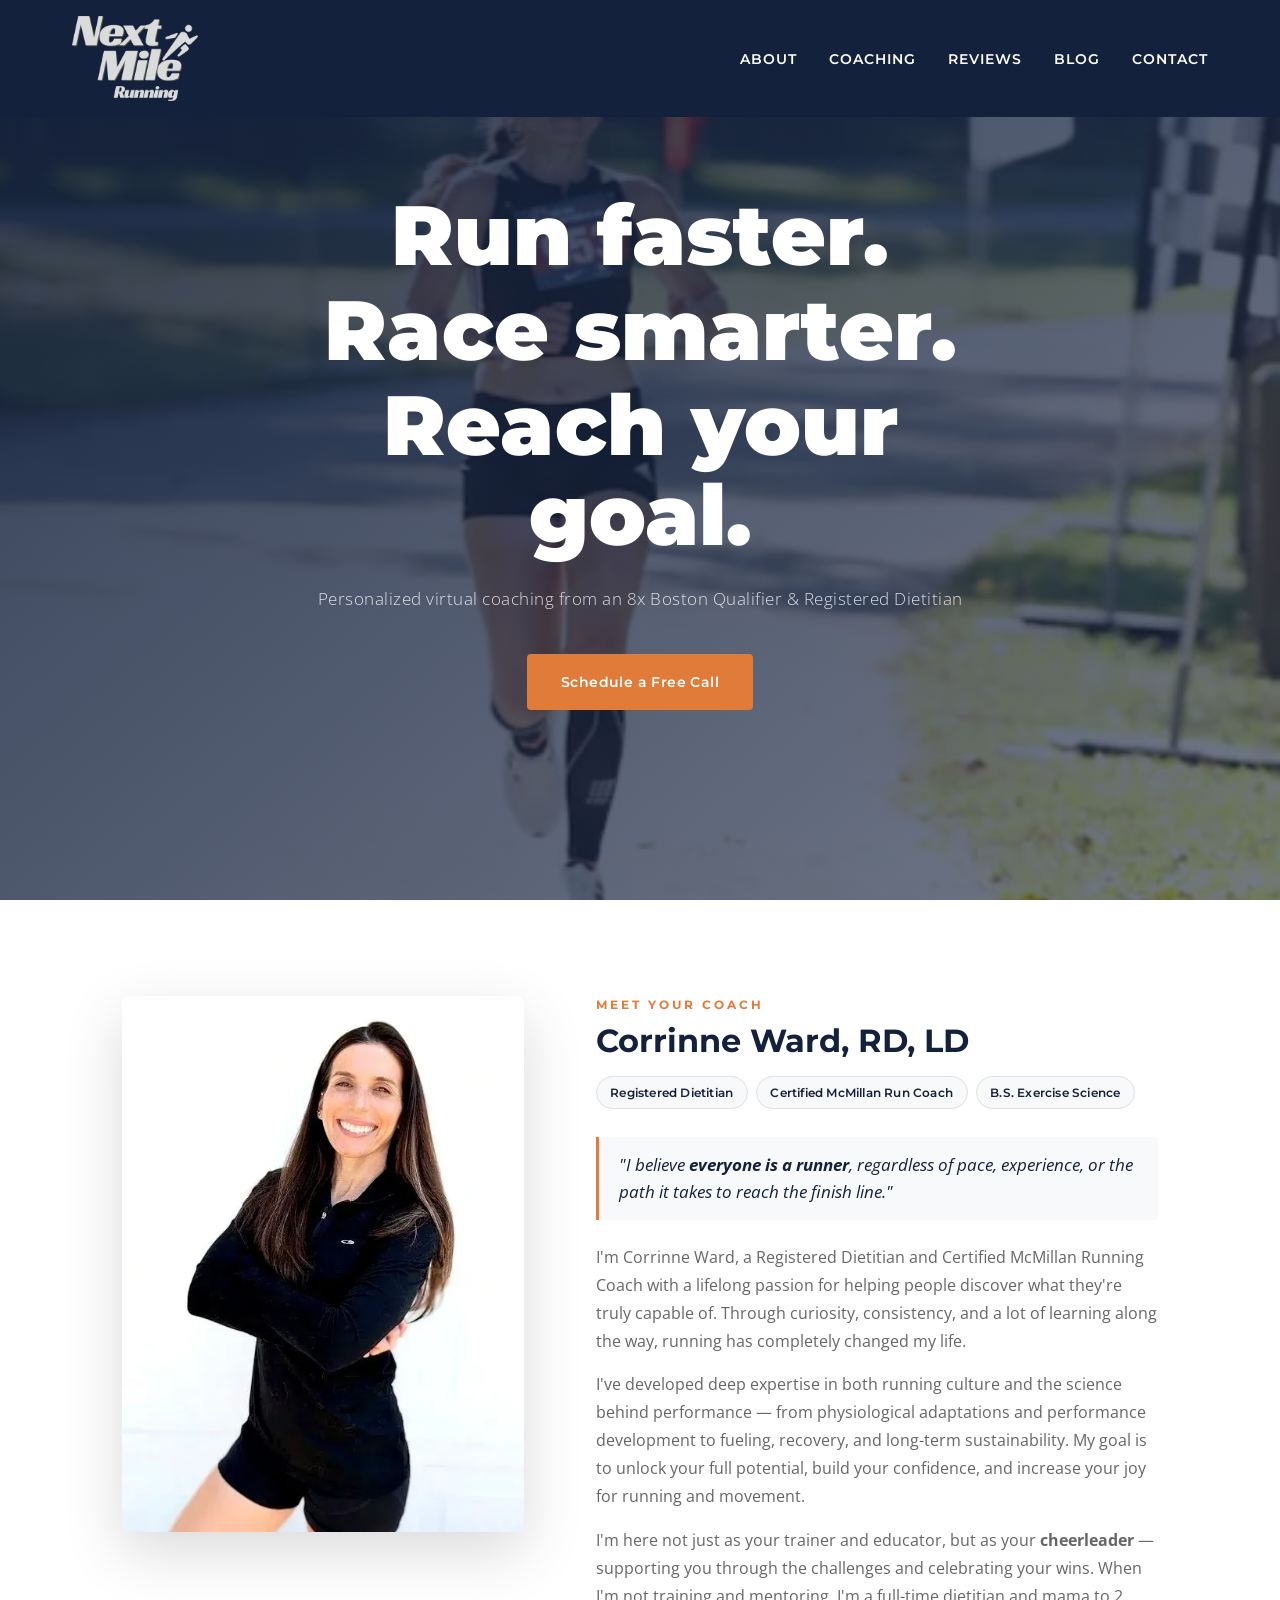
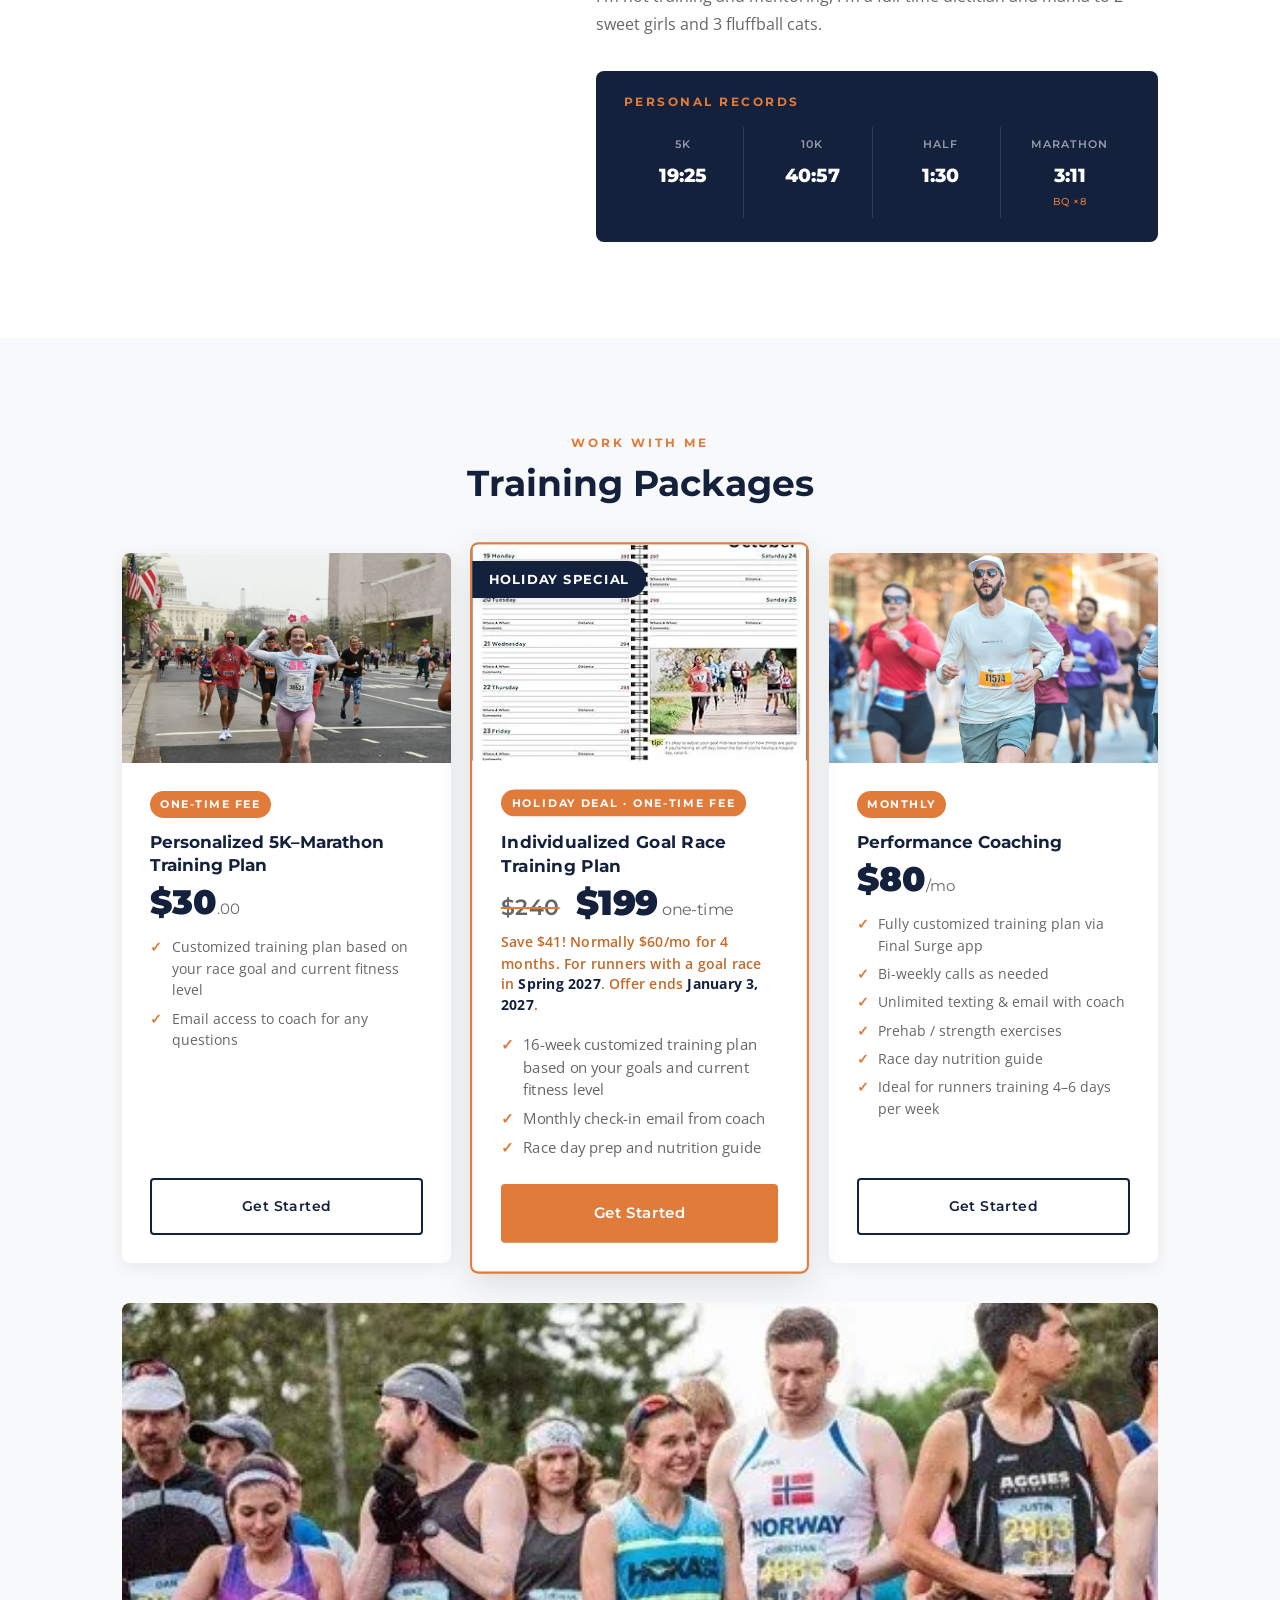
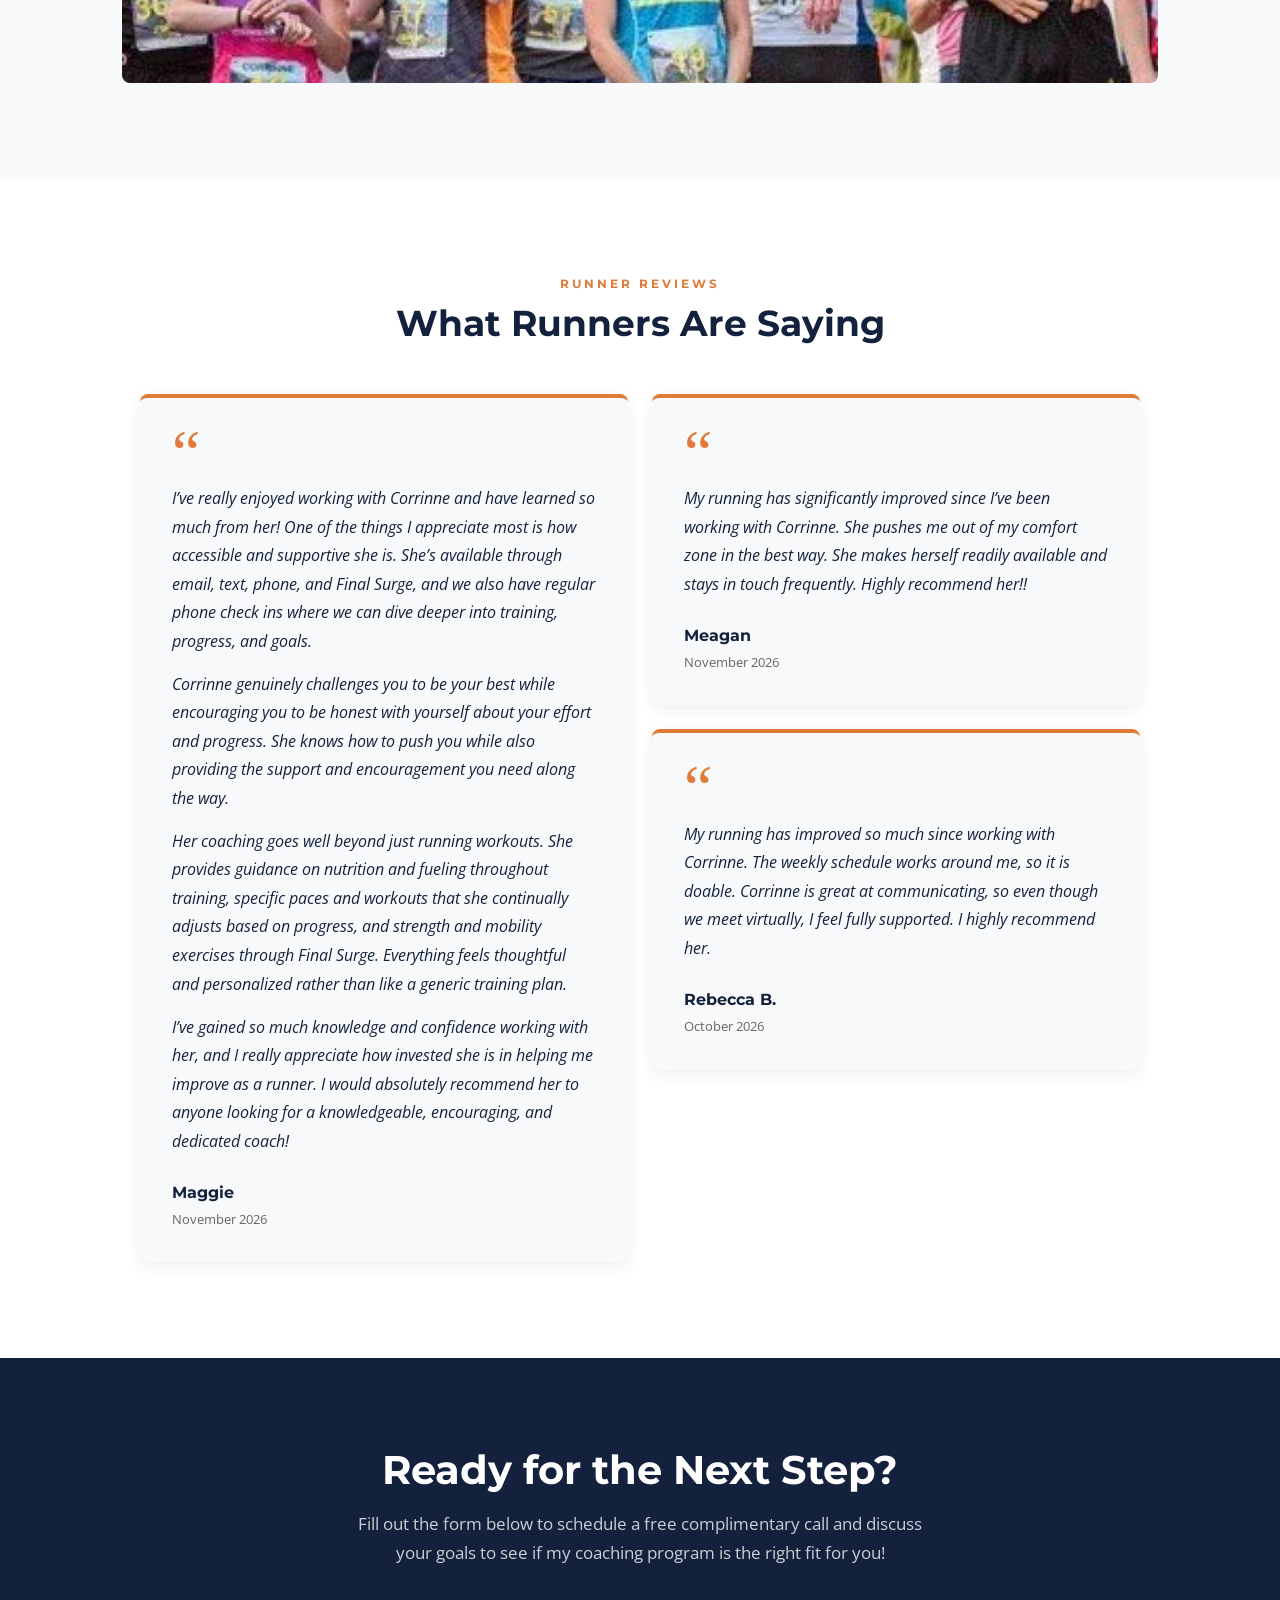
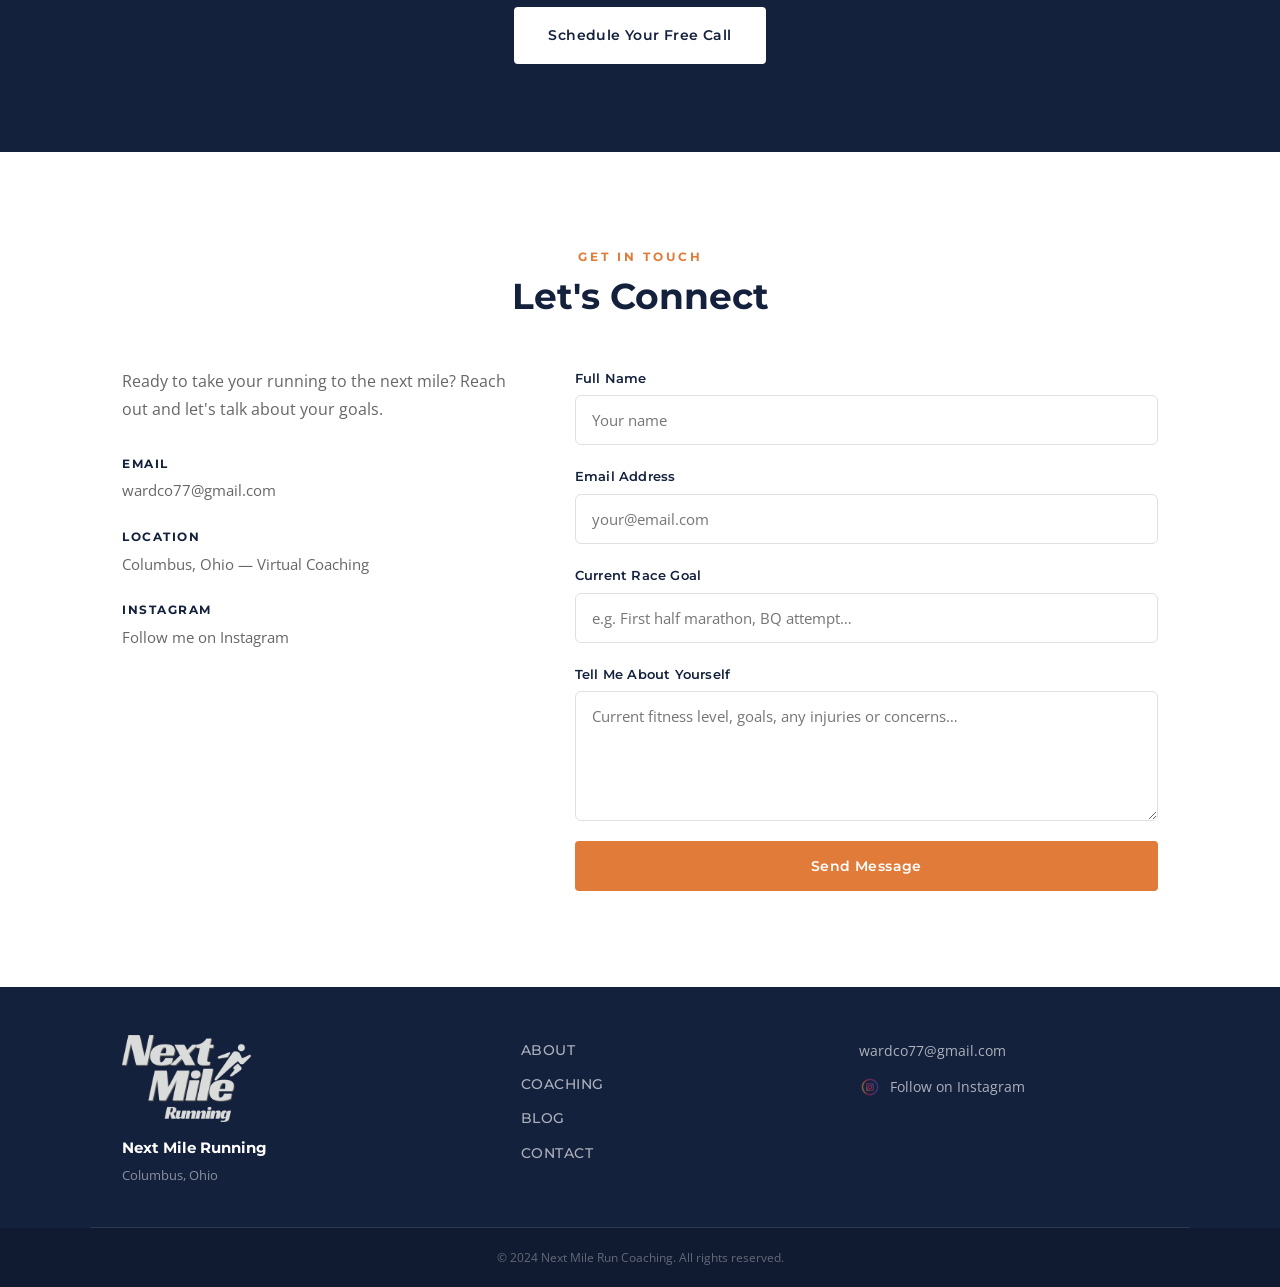
==== commit 165cf77f: "Add Maggie and Meagan reviews; two-column reviews layout Co-Authored-By: Claude Opus 5.5 <noreply@an" ====
--- a/index.html
+++ b/index.html
@@ -255,6 +255,31 @@
             </div>
 
             <div class="reviews-grid">
+
+                <figure class="review-card">
+                    <div class="review-quote-mark" aria-hidden="true">&ldquo;</div>
+                    <blockquote>
+                        <p>I’ve really enjoyed working with Corrinne and have learned so much from her! One of the things I appreciate most is how accessible and supportive she is. She’s available through email, text, phone, and Final Surge, and we also have regular phone check ins where we can dive deeper into training, progress, and goals.</p>
+                        <p>Corrinne genuinely challenges you to be your best while encouraging you to be honest with yourself about your effort and progress. She knows how to push you while also providing the support and encouragement you need along the way.</p>
+                        <p>Her coaching goes well beyond just running workouts. She provides guidance on nutrition and fueling throughout training, specific paces and workouts that she continually adjusts based on progress, and strength and mobility exercises through Final Surge. Everything feels thoughtful and personalized rather than like a generic training plan.</p>
+                        <p>I’ve gained so much knowledge and confidence working with her, and I really appreciate how invested she is in helping me improve as a runner. I would absolutely recommend her to anyone looking for a knowledgeable, encouraging, and dedicated coach!</p>
+                    </blockquote>
+                    <figcaption>
+                        <span class="review-name">Maggie</span>
+                        <span class="review-date">November 2026</span>
+                    </figcaption>
+                </figure>
+
+                <figure class="review-card">
+                    <div class="review-quote-mark" aria-hidden="true">&ldquo;</div>
+                    <blockquote>
+                        My running has significantly improved since I’ve been working with Corrinne. She pushes me out of my comfort zone in the best way. She makes herself readily available and stays in touch frequently. Highly recommend her!!
+                    </blockquote>
+                    <figcaption>
+                        <span class="review-name">Meagan</span>
+                        <span class="review-date">November 2026</span>
+                    </figcaption>
+                </figure>
 
                 <figure class="review-card">
                     <div class="review-quote-mark" aria-hidden="true">&ldquo;</div>
--- a/style.css
+++ b/style.css
@@ -607,11 +607,11 @@
     background: var(--white);
 }
 
+/* Two balanced columns; cards flow top-to-bottom so long and short reviews pack together */
 .reviews-grid {
-    display: grid;
-    grid-template-columns: repeat(auto-fit, minmax(300px, 1fr));
-    gap: 1.5rem;
-    max-width: 760px;
+    columns: 2;
+    column-gap: 1.5rem;
+    max-width: 1000px;
     margin: 0 auto;
 }
 
@@ -621,7 +621,8 @@
     border-top: 4px solid var(--accent);
     padding: 2.25rem 2rem 2rem;
     box-shadow: var(--shadow-sm);
-    text-align: center;
+    break-inside: avoid;
+    margin: 0 0 1.5rem;
 }
 
 .review-quote-mark {
@@ -637,9 +638,11 @@
     background: none;
     padding: 0;
     margin: 0 0 1.5rem;
-    font-size: 1.08rem;
+    font-size: 1.02rem;
     line-height: 1.75;
 }
+
+.review-card blockquote p + p { margin-top: 0.9rem; }
 
 .review-card figcaption {
     display: flex;
@@ -1188,7 +1191,7 @@
 
     #about, #coaching, #reviews, #contact { padding: 4rem 0; }
 
-    .reviews-grid { grid-template-columns: 1fr; }
+    .reviews-grid { columns: 1; }
 
     .review-card { padding: 2rem 1.35rem 1.75rem; }
     #cta { padding: 3.5rem 0; }
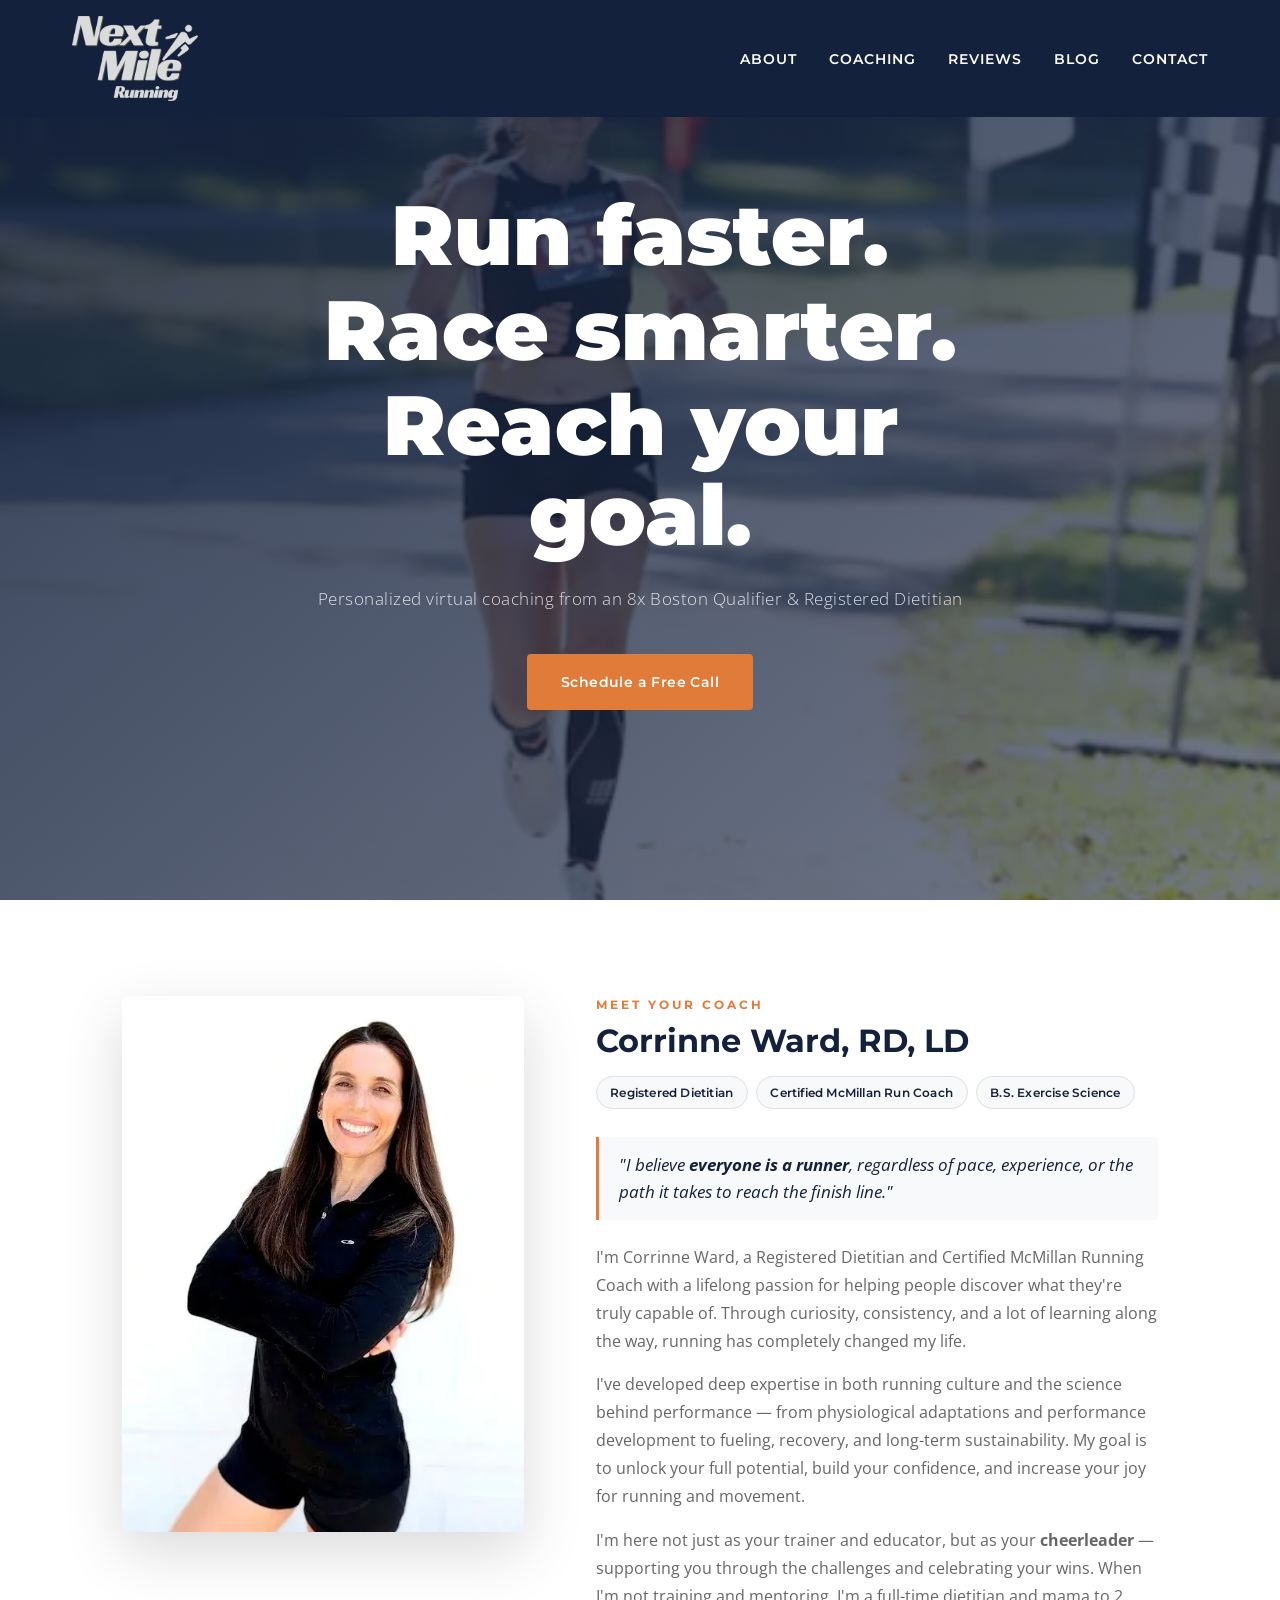
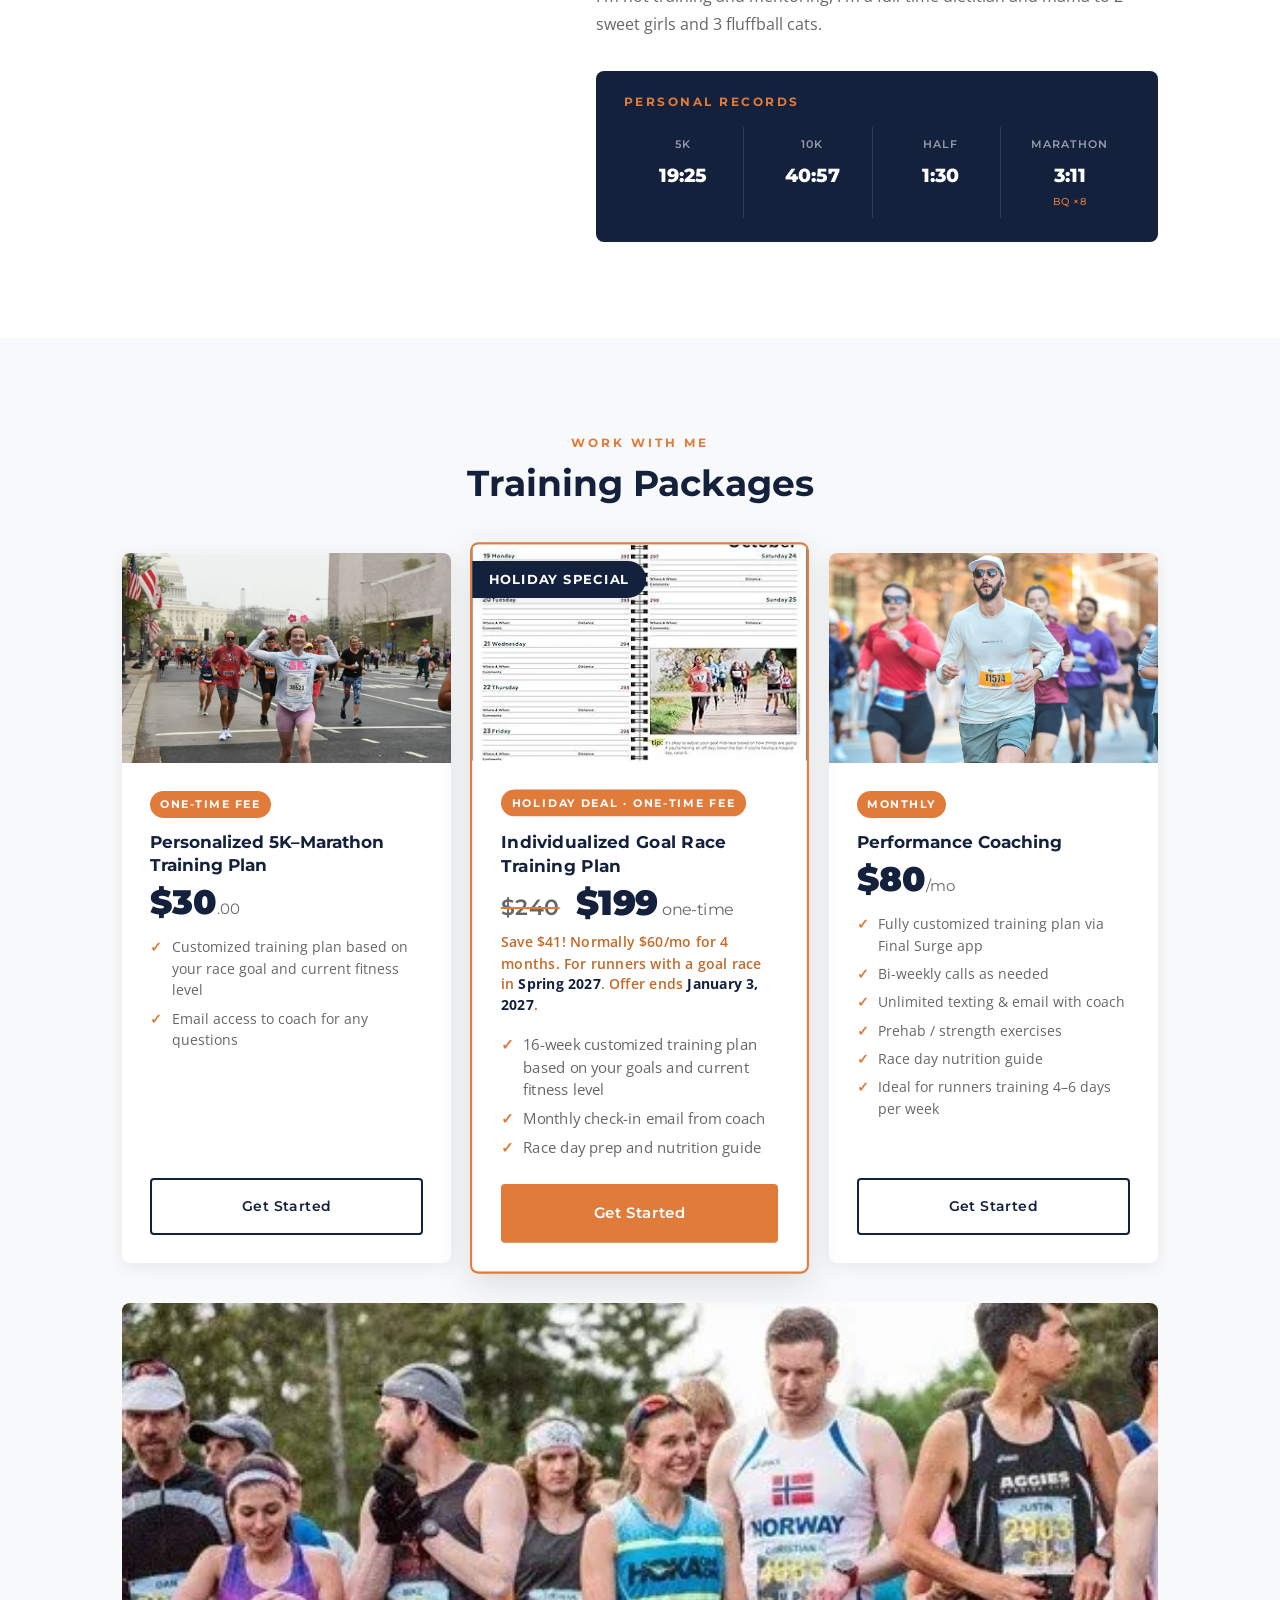
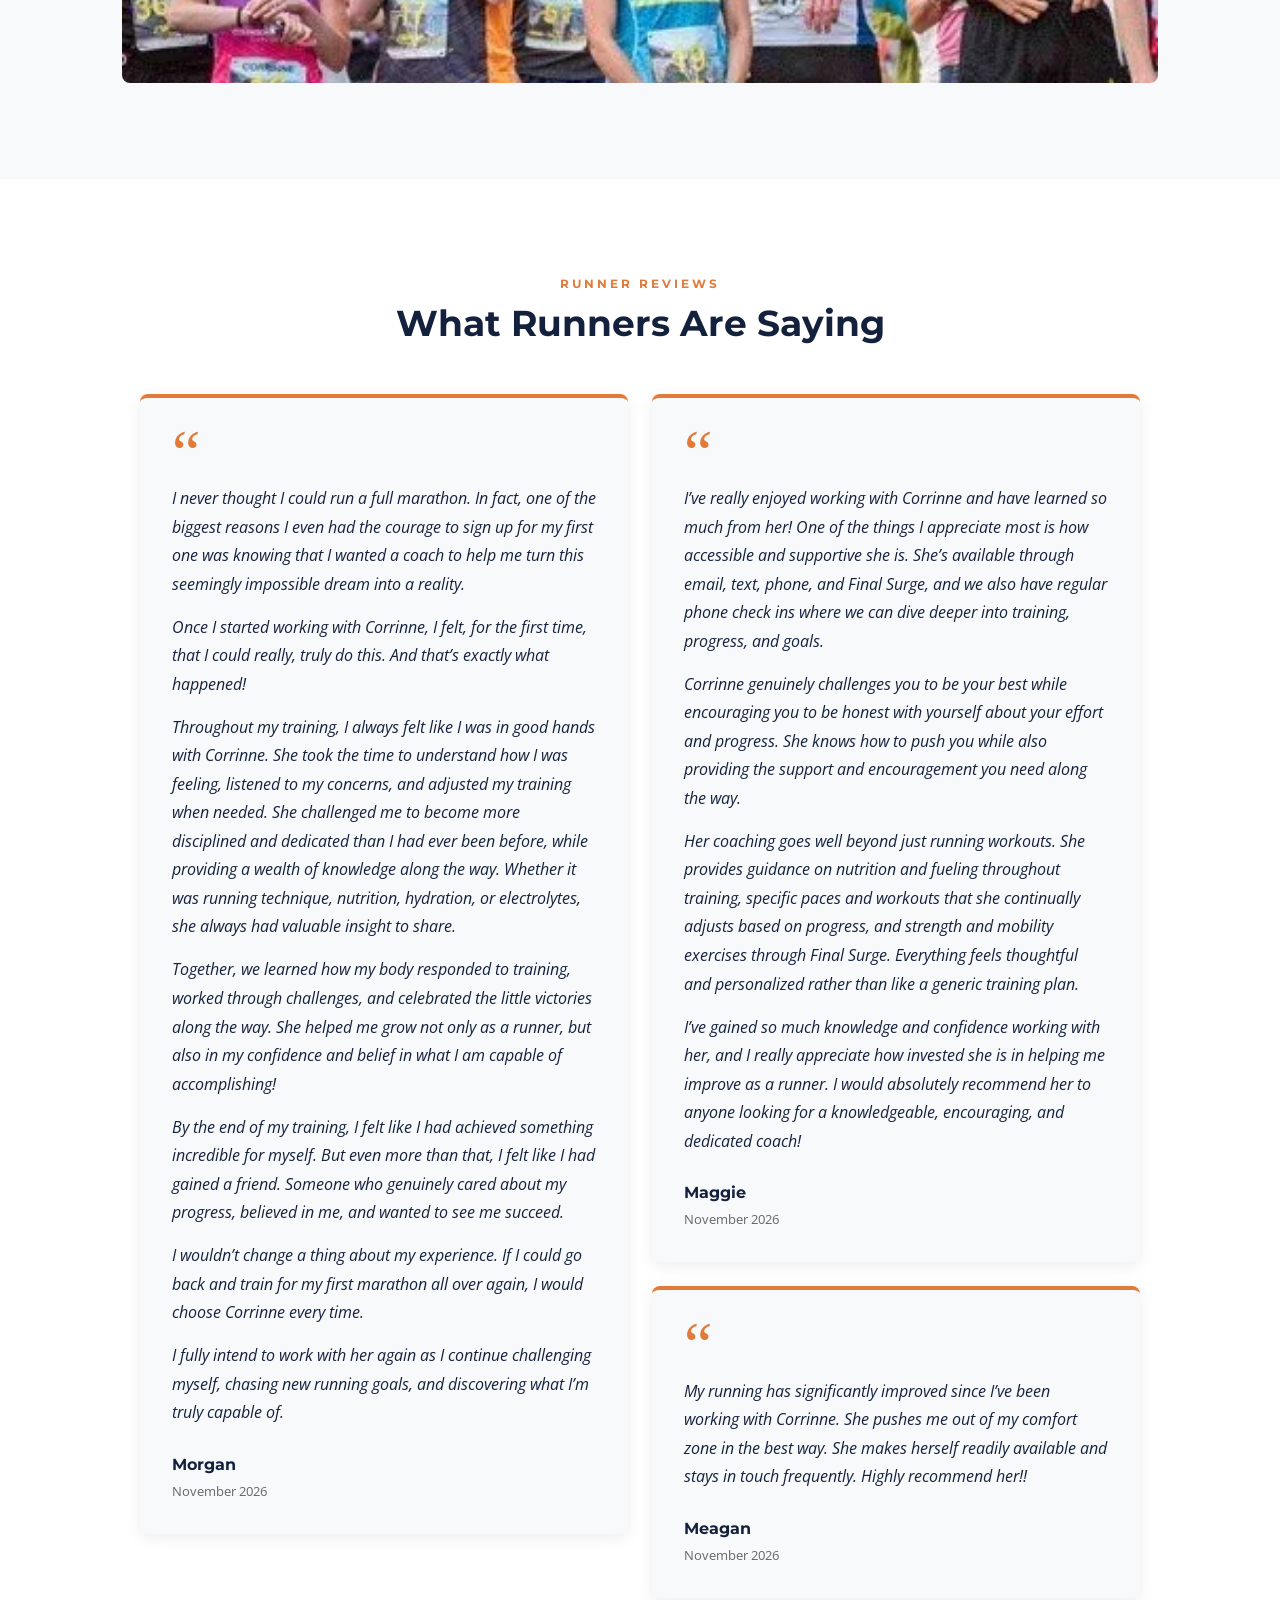
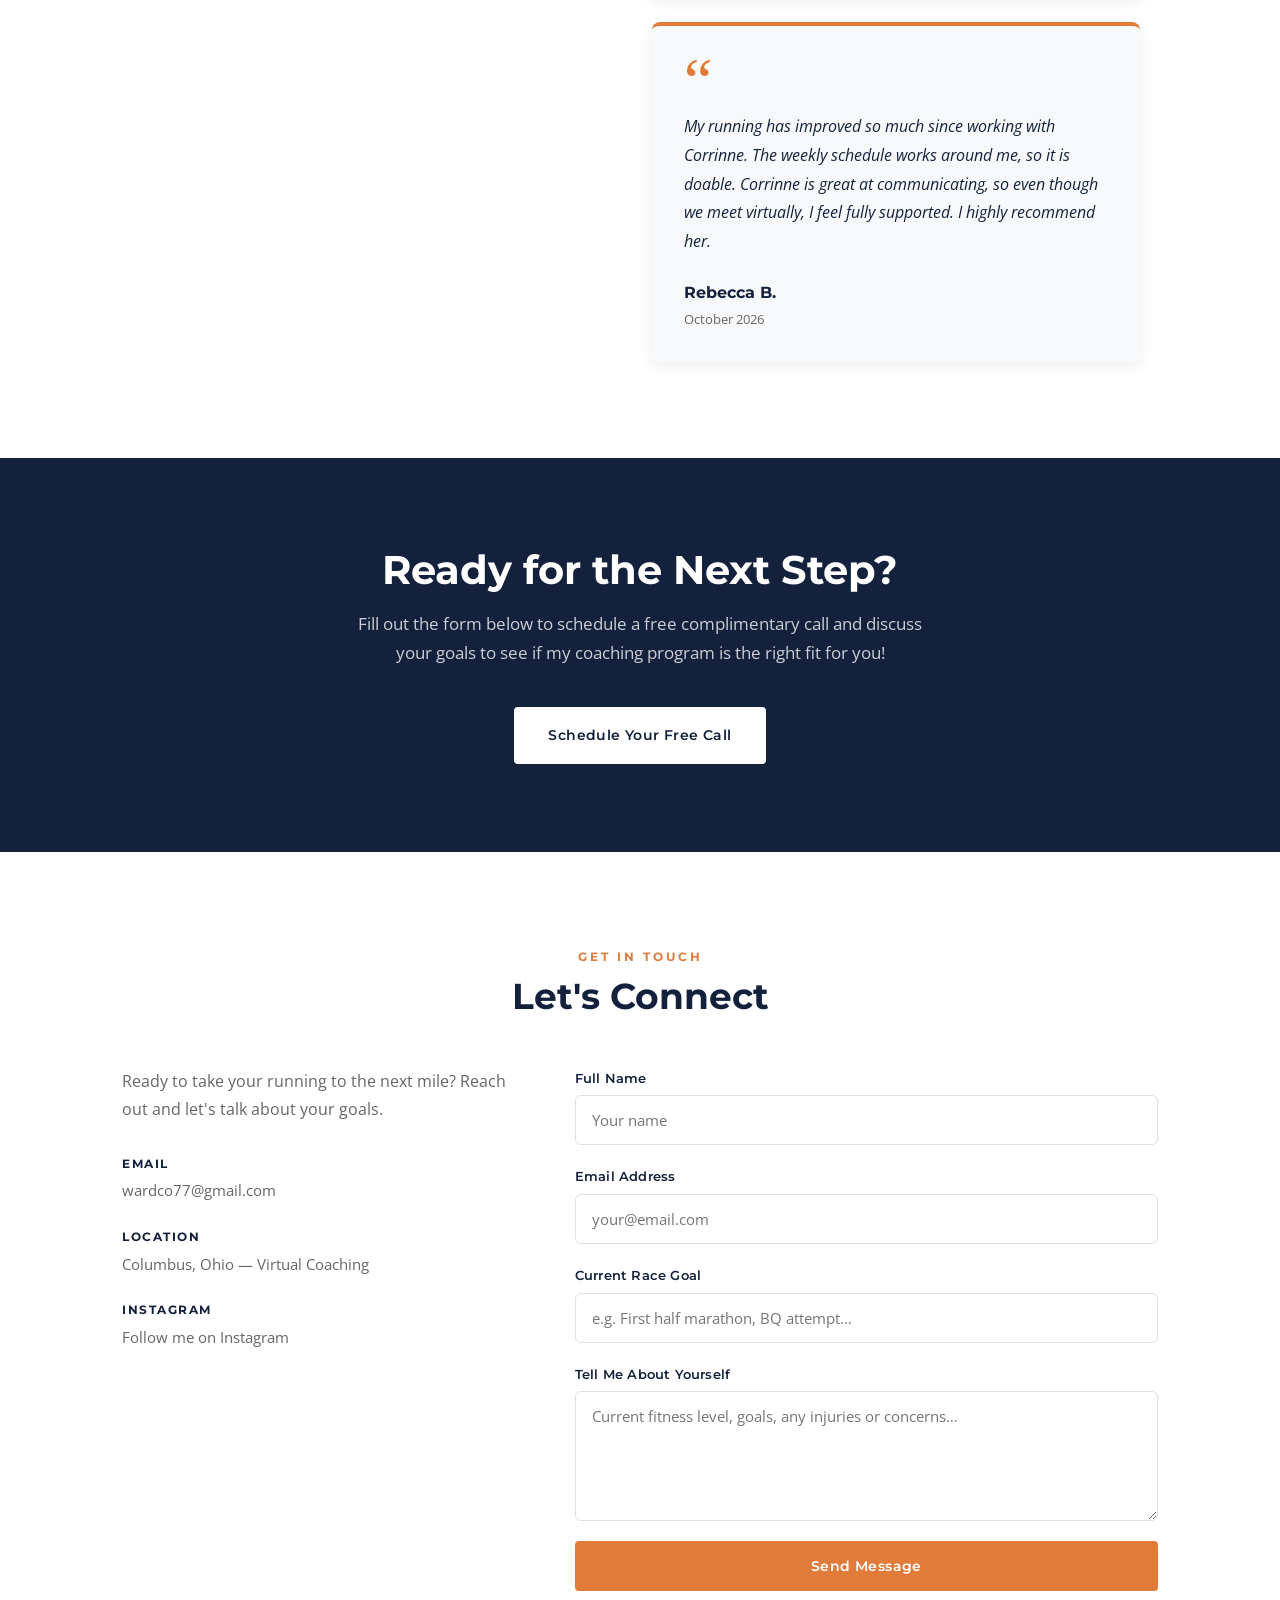
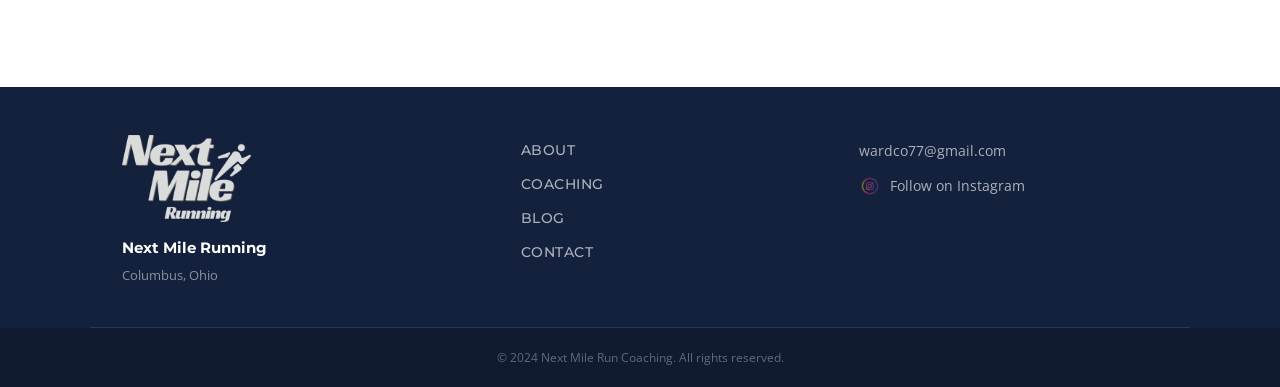
==== commit 8ba1e6a7: "Add Morgan review Co-Authored-By: Claude Opus 5.5 <noreply@anthropic.com>" ====
--- a/index.html
+++ b/index.html
@@ -255,6 +255,23 @@
             </div>
 
             <div class="reviews-grid">
+
+                <figure class="review-card">
+                    <div class="review-quote-mark" aria-hidden="true">&ldquo;</div>
+                    <blockquote>
+                        <p>I never thought I could run a full marathon. In fact, one of the biggest reasons I even had the courage to sign up for my first one was knowing that I wanted a coach to help me turn this seemingly impossible dream into a reality.</p>
+                        <p>Once I started working with Corrinne, I felt, for the first time, that I could really, truly do this. And that’s exactly what happened!</p>
+                        <p>Throughout my training, I always felt like I was in good hands with Corrinne. She took the time to understand how I was feeling, listened to my concerns, and adjusted my training when needed. She challenged me to become more disciplined and dedicated than I had ever been before, while providing a wealth of knowledge along the way. Whether it was running technique, nutrition, hydration, or electrolytes, she always had valuable insight to share.</p>
+                        <p>Together, we learned how my body responded to training, worked through challenges, and celebrated the little victories along the way. She helped me grow not only as a runner, but also in my confidence and belief in what I am capable of accomplishing!</p>
+                        <p>By the end of my training, I felt like I had achieved something incredible for myself. But even more than that, I felt like I had gained a friend. Someone who genuinely cared about my progress, believed in me, and wanted to see me succeed.</p>
+                        <p>I wouldn’t change a thing about my experience. If I could go back and train for my first marathon all over again, I would choose Corrinne every time.</p>
+                        <p>I fully intend to work with her again as I continue challenging myself, chasing new running goals, and discovering what I’m truly capable of.</p>
+                    </blockquote>
+                    <figcaption>
+                        <span class="review-name">Morgan</span>
+                        <span class="review-date">November 2026</span>
+                    </figcaption>
+                </figure>
 
                 <figure class="review-card">
                     <div class="review-quote-mark" aria-hidden="true">&ldquo;</div>
